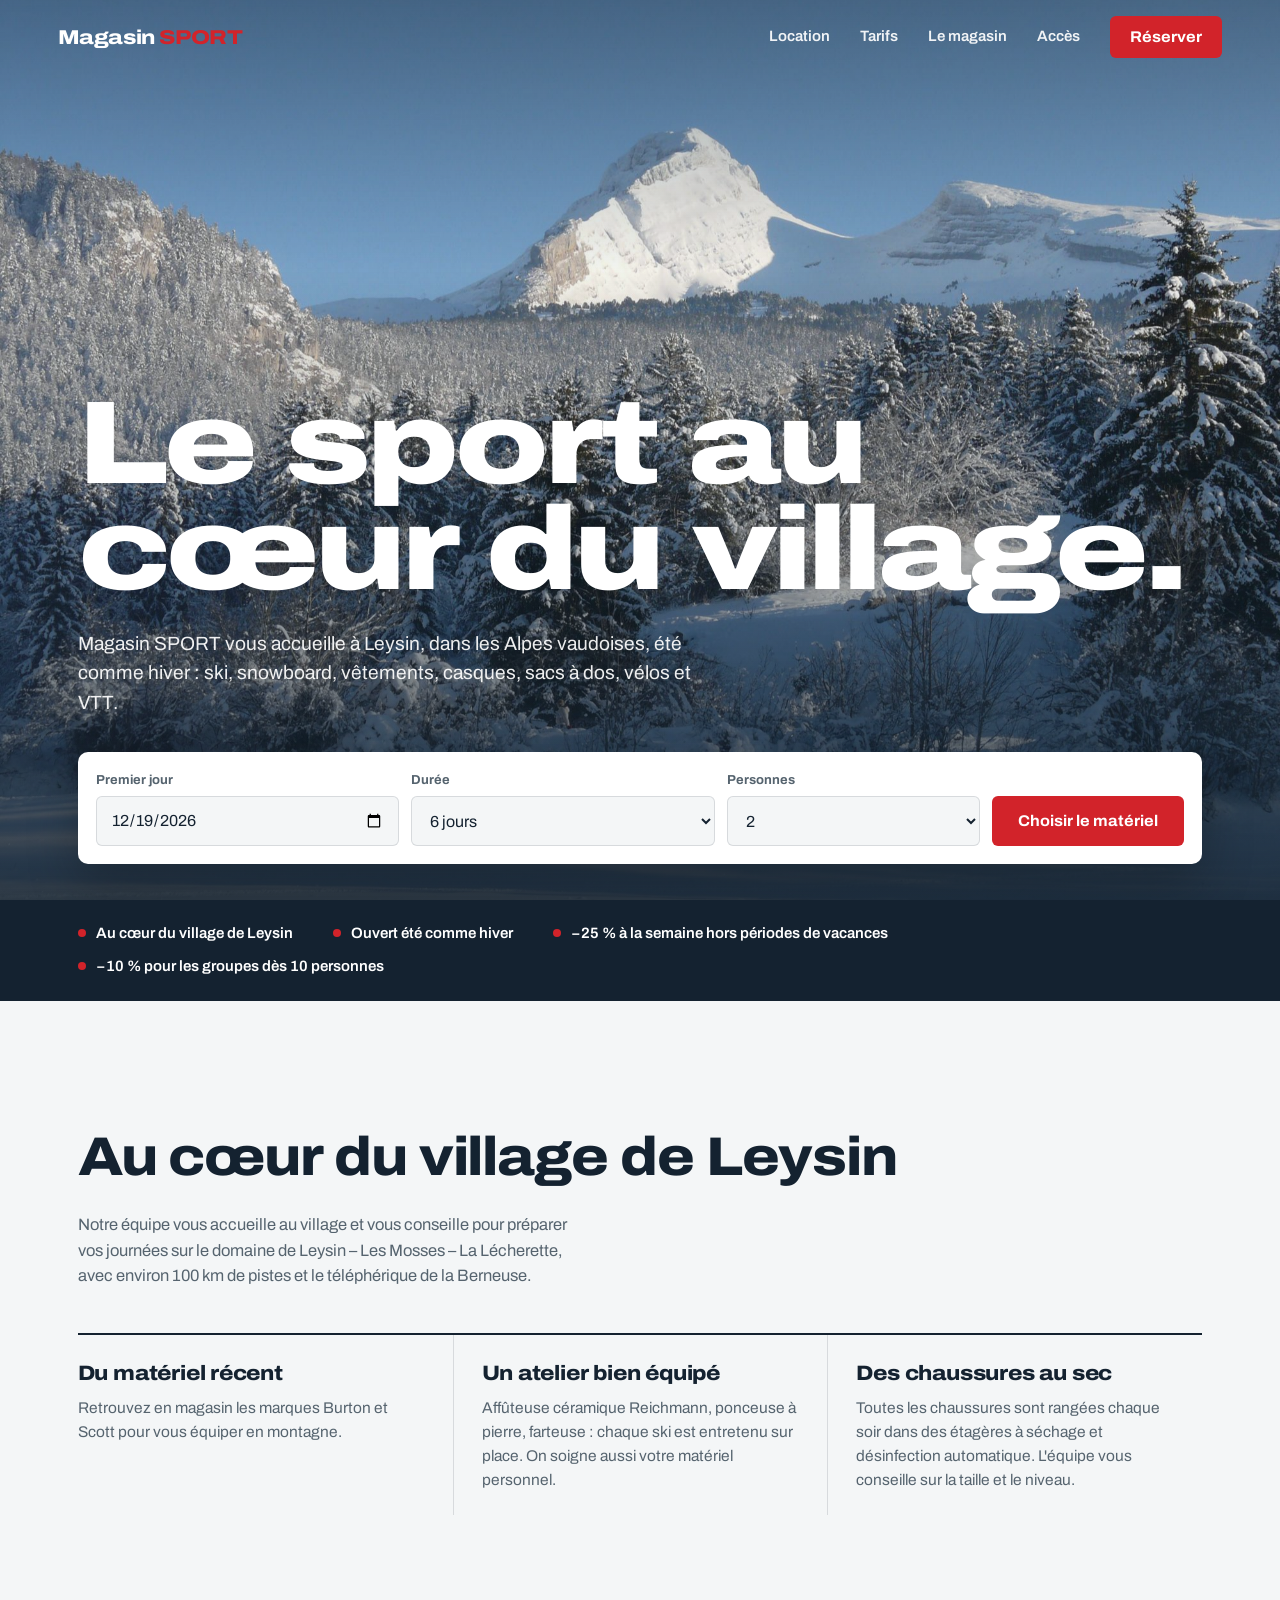
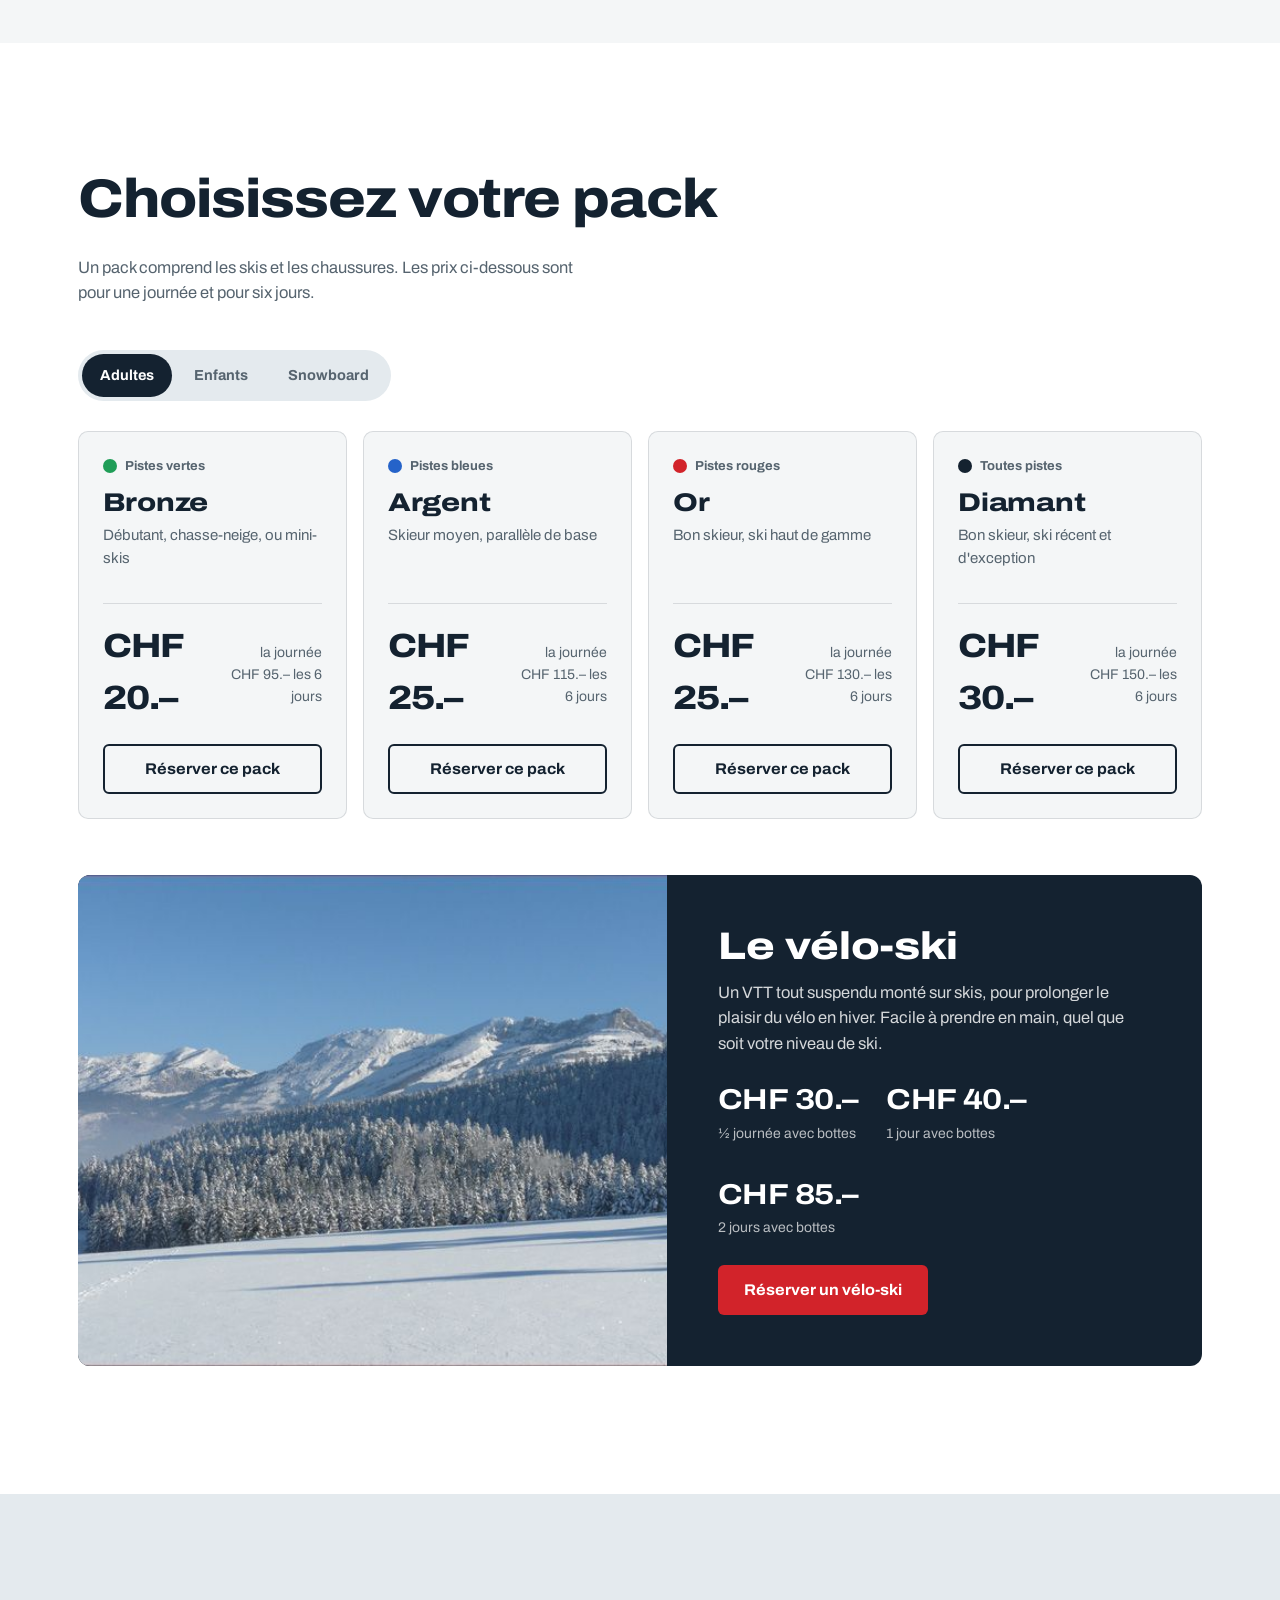
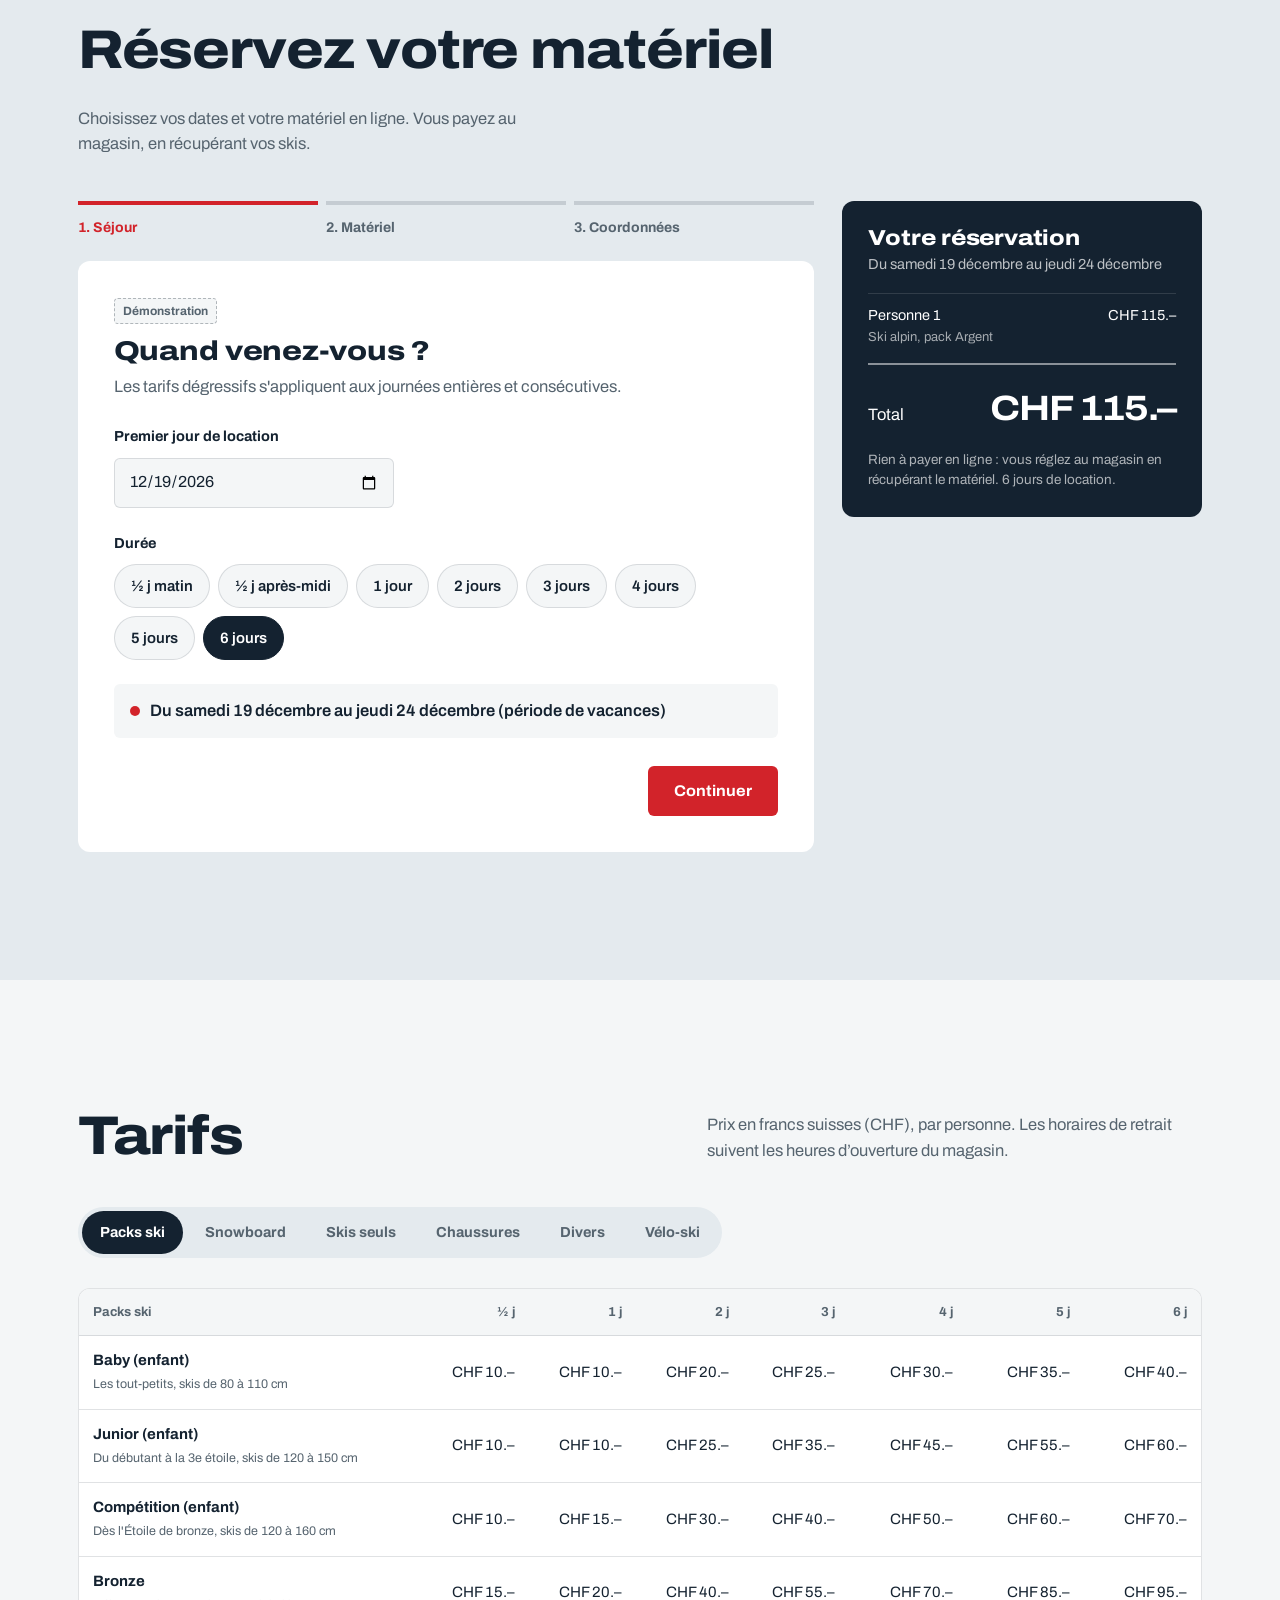
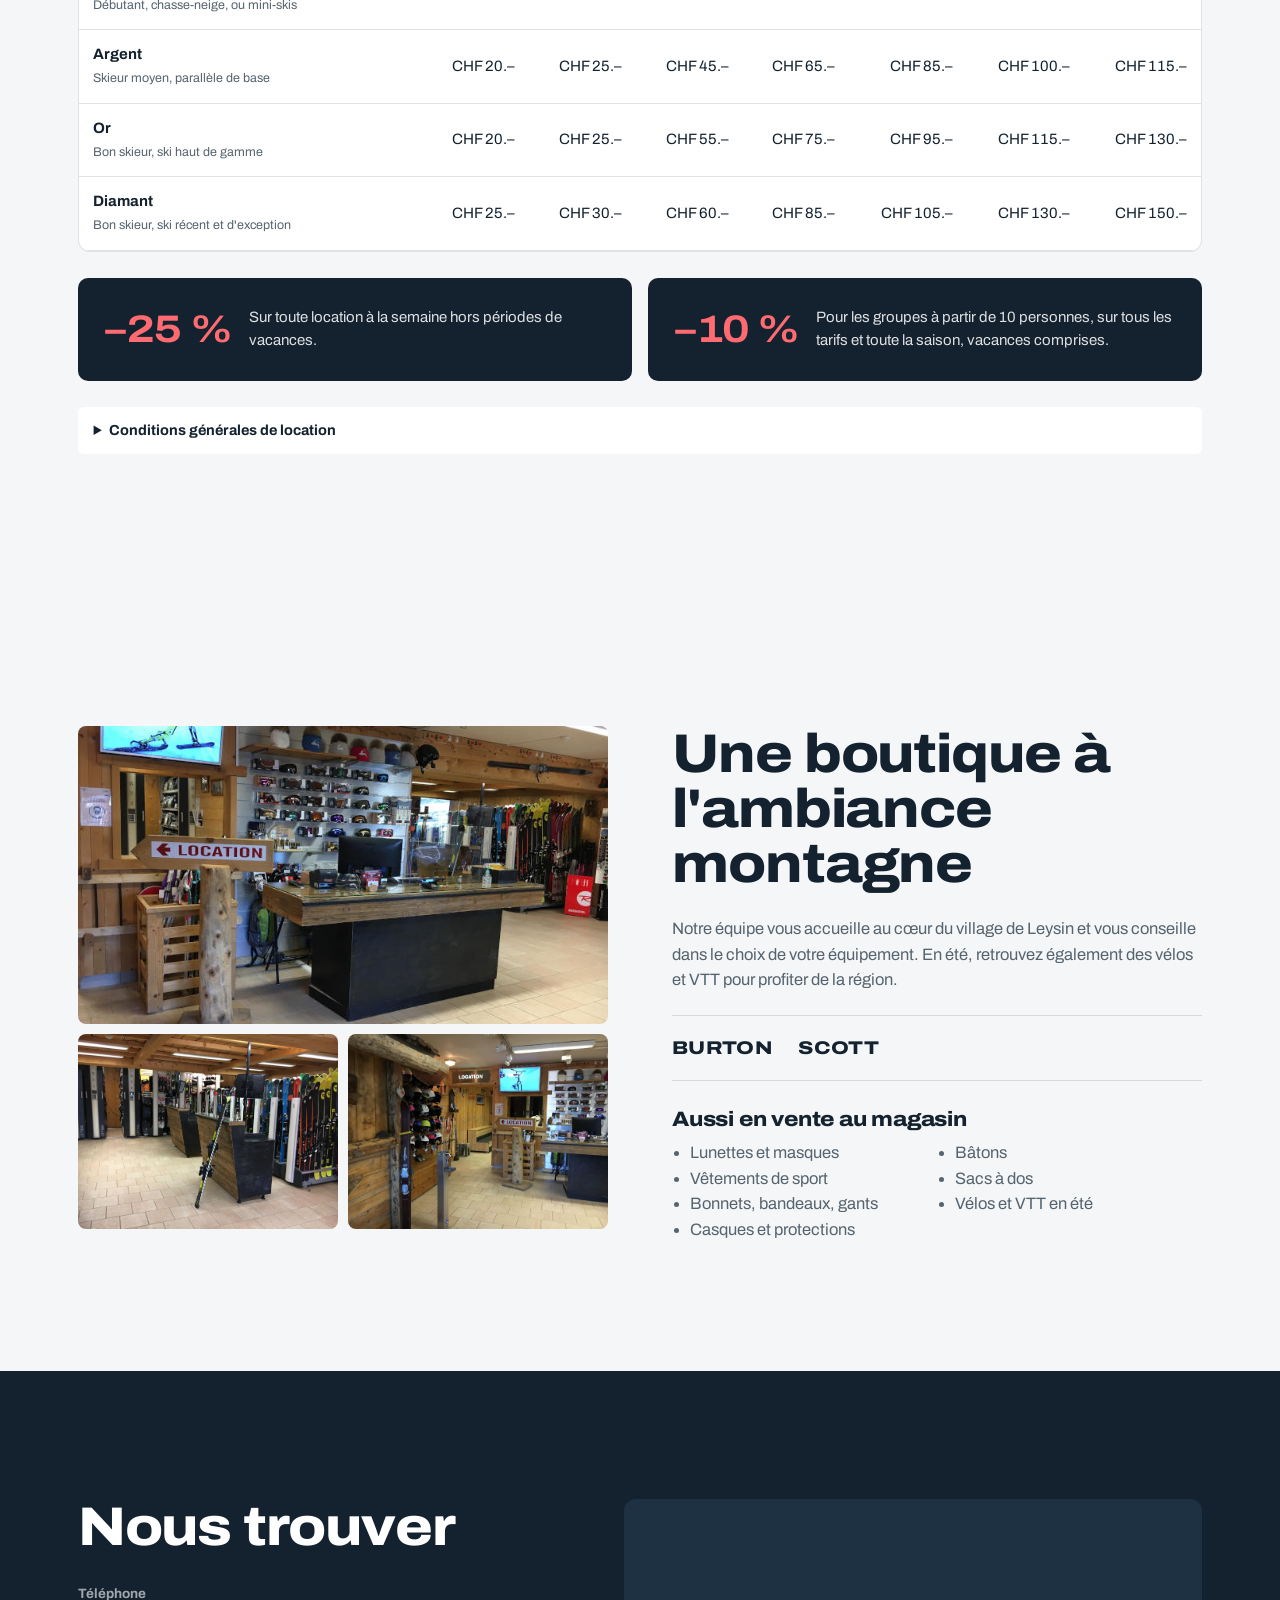
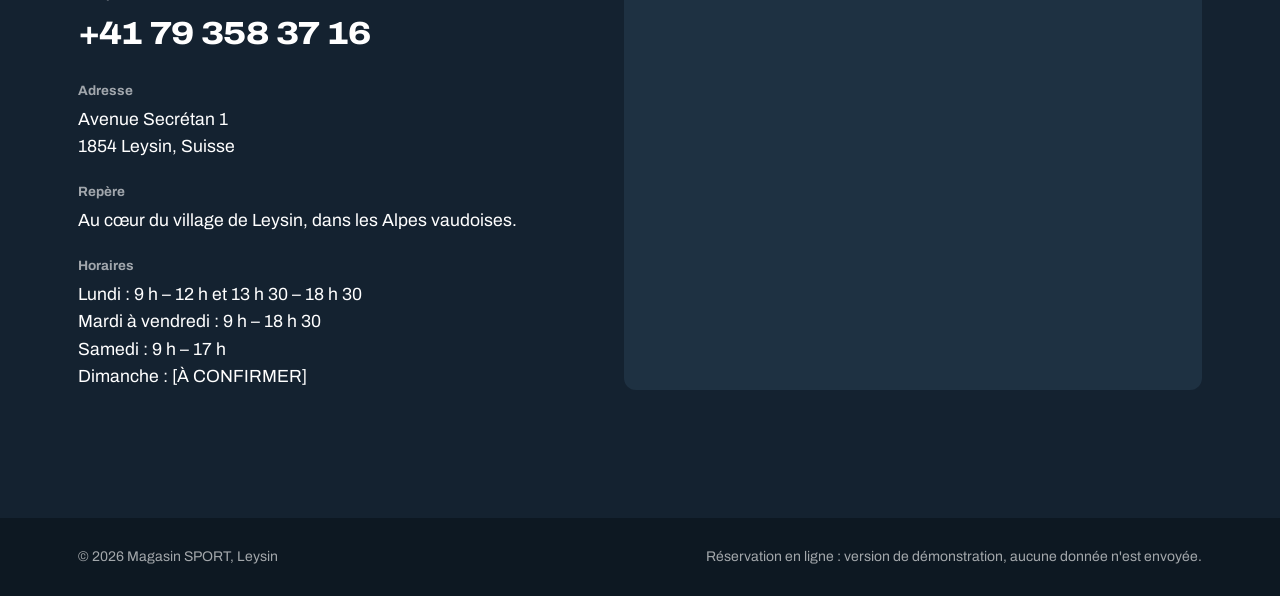
==== site/magasin-sport-leysin/index.html @ 4984f14f "Étape 1 : réorganisation en site/ avec les deux versions - site/la-nouvelle-glisse/ : version d'orig" ====
<!doctype html>
<html lang="fr">
<head>
<meta charset="utf-8">
<meta name="viewport" content="width=device-width, initial-scale=1">
<title>Magasin SPORT — Leysin, Alpes vaudoises</title>
<meta name="description" content="Magasin de sport au cœur du village de Leysin : ski, snowboard, vêtements, casques, sacs à dos et vélos/VTT en été.">
<link rel="preconnect" href="https://fonts.googleapis.com">
<link rel="preconnect" href="https://fonts.gstatic.com" crossorigin>
<link href="https://fonts.googleapis.com/css2?family=Archivo:wdth,wght@62..125,300..900&display=swap" rel="stylesheet">
<style>
  :root {
    --neige: #F4F6F7;
    --glace: #E4EAEE;
    --blanc: #FFFFFF;
    --ardoise: #142230;
    --ardoise-2: #1E3142;
    --rouge: #D2232A;
    --rouge-fonce: #AE1A20;
    --brume: #56646F;
    --trait: rgba(20, 34, 48, .13);
    --verte: #1F9D57;
    --bleue: #2563C9;
    --noire: #142230;
    --police: "Archivo", "Helvetica Neue", Arial, sans-serif;
    --marge: clamp(18px, 4.5vw, 64px);
    --max: 1240px;
    --rayon: 6px;
  }

  *, *::before, *::after { box-sizing: border-box; }
  html { scroll-behavior: smooth; -webkit-text-size-adjust: 100%; }
  body { margin: 0; background: var(--neige); color: var(--ardoise); font-family: var(--police); font-size: 16.5px; line-height: 1.55; -webkit-font-smoothing: antialiased; }
  img { display: block; max-width: 100%; }
  a { color: inherit; }
  button, input, select, textarea { font: inherit; color: inherit; }
  :focus-visible { outline: 3px solid var(--bleue); outline-offset: 2px; }
  [hidden] { display: none !important; }
  h1, h2, h3, h4 { margin: 0; font-stretch: 112%; font-weight: 800; letter-spacing: -0.02em; line-height: 1.02; }
  h2 { font-size: clamp(2rem, 4.4vw, 3.4rem); }
  h3 { font-size: 1.3rem; letter-spacing: -0.01em; }
  p { margin: 0 0 1em; }
  .wrap { width: 100%; max-width: var(--max); margin: 0 auto; padding: 0 var(--marge); }
  .rouge { color: var(--rouge); }
  .visuellement-cache { position: absolute; width: 1px; height: 1px; overflow: hidden; clip: rect(0 0 0 0); white-space: nowrap; }

  .btn {
    display: inline-flex; align-items: center; justify-content: center; gap: 8px;
    min-height: 50px; padding: 0 24px; border-radius: var(--rayon);
    font-weight: 700; font-size: 15.5px; font-stretch: 105%; text-decoration: none;
    border: 2px solid transparent; cursor: pointer; transition: background .2s, border-color .2s, color .2s, transform .1s;
  }
  .btn:active { transform: translateY(1px); }
  .btn-rouge { background: var(--rouge); color: #fff; }
  .btn-rouge:hover { background: var(--rouge-fonce); }
  .btn-clair { background: rgba(255, 255, 255, .14); color: #fff; border-color: rgba(255, 255, 255, .55); backdrop-filter: blur(6px); }
  .btn-clair:hover { background: rgba(255, 255, 255, .24); }
  .btn-ligne { background: transparent; border-color: var(--ardoise); color: var(--ardoise); }
  .btn-ligne:hover { background: var(--ardoise); color: #fff; }
  .btn[disabled] { opacity: .45; cursor: not-allowed; }

  /* ——— En-tête ——— */
  .entete { position: fixed; inset: 0 0 auto 0; z-index: 50; color: #fff; transition: background .3s, color .3s, box-shadow .3s; }
  .entete.defile { background: rgba(244, 246, 247, .96); color: var(--ardoise); box-shadow: 0 1px 0 var(--trait); backdrop-filter: blur(10px); }
  .entete .wrap { display: flex; align-items: center; justify-content: space-between; height: 74px; max-width: none; }
  .marque { font-weight: 800; font-stretch: 118%; font-size: 1.25rem; letter-spacing: -0.02em; text-decoration: none; white-space: nowrap; }
  .marque b { color: var(--rouge); font-weight: 800; }
  .nav { display: flex; align-items: center; gap: 30px; }
  .nav a:not(.btn) { text-decoration: none; font-weight: 600; font-size: 15px; opacity: .92; }
  .nav a:not(.btn):hover { opacity: 1; text-decoration: underline; text-underline-offset: 5px; text-decoration-thickness: 2px; }
  .nav .btn { min-height: 42px; padding: 0 18px; }
  .bouton-menu { display: none; background: none; border: 0; padding: 10px 0; font-weight: 700; cursor: pointer; color: inherit; }
  @media (max-width: 920px) {
    .nav { position: fixed; inset: 0; background: var(--ardoise); color: #fff; flex-direction: column; justify-content: center; gap: 24px; opacity: 0; visibility: hidden; transition: opacity .3s, visibility .3s; }
    .nav.ouvert { opacity: 1; visibility: visible; }
    .nav a:not(.btn) { font-size: 2rem; font-weight: 800; font-stretch: 115%; }
    .bouton-menu { display: block; position: relative; z-index: 60; }
    .menu-ouvert .entete { color: #fff; background: transparent; box-shadow: none; }
    .menu-ouvert .marque { position: relative; z-index: 60; }
  }

  /* ——— Accueil ——— */
  .accueil { position: relative; min-height: 100svh; display: flex; flex-direction: column; justify-content: flex-end; color: #fff; overflow: hidden; }
  .accueil .fond { position: absolute; inset: 0; }
  .accueil .fond img { width: 100%; height: 100%; object-fit: cover; object-position: 50% 40%; }
  .accueil .fond::after { content: ""; position: absolute; inset: 0; background: linear-gradient(180deg, rgba(20, 34, 48, .45) 0%, rgba(20, 34, 48, .05) 30%, rgba(20, 34, 48, .25) 55%, rgba(20, 34, 48, .88) 100%); }
  .accueil .contenu { position: relative; padding-top: 140px; padding-bottom: 36px; }
  .accueil h1 { font-size: clamp(3rem, 9.2vw, 8.4rem); font-stretch: 125%; font-weight: 850; line-height: .9; letter-spacing: -0.035em; max-width: 9.5em; margin-bottom: 26px; }
  .accueil .sous { font-size: clamp(1.05rem, 1.5vw, 1.25rem); max-width: 34em; color: rgba(255, 255, 255, .92); margin-bottom: 34px; }
  .acces-rapide { position: relative; background: var(--blanc); color: var(--ardoise); border-radius: 10px; padding: 18px; display: grid; grid-template-columns: 1.2fr 1.2fr 1fr auto; gap: 12px; align-items: end; box-shadow: 0 20px 50px rgba(0, 0, 0, .25); }
  .acces-rapide label { display: block; font-size: 13px; font-weight: 700; color: var(--brume); margin-bottom: 6px; }
  .champ { width: 100%; min-height: 50px; border: 1.5px solid var(--trait); border-radius: var(--rayon); background: var(--neige); padding: 0 14px; font-size: 16px; }
  .champ:focus { border-color: var(--bleue); outline: none; box-shadow: 0 0 0 3px rgba(37, 99, 201, .18); }
  textarea.champ { padding: 12px 14px; min-height: 90px; resize: vertical; }
  @media (max-width: 860px) { .acces-rapide { grid-template-columns: 1fr 1fr; } .acces-rapide .btn { grid-column: 1 / -1; } }
  @media (max-width: 480px) { .acces-rapide { grid-template-columns: 1fr; } }
  @media (prefers-reduced-motion: no-preference) {
    .accueil .fond img { animation: zoom 14s ease-out both; }
    .accueil h1 { animation: glisse 1s .15s cubic-bezier(.2, .7, .1, 1) both; }
    .accueil .sous, .accueil .actions-accueil { animation: apparait .8s .55s ease both; }
    .acces-rapide { animation: monte .9s .7s cubic-bezier(.2, .7, .1, 1) both; }
  }
  @keyframes zoom { from { transform: scale(1.08); } to { transform: scale(1); } }
  @keyframes glisse { from { opacity: 0; transform: translateX(-40px); } to { opacity: 1; transform: none; } }
  @keyframes apparait { from { opacity: 0; } to { opacity: 1; } }
  @keyframes monte { from { opacity: 0; transform: translateY(24px); } to { opacity: 1; transform: none; } }
  .bandeau-atouts { background: var(--ardoise); color: #fff; }
  .bandeau-atouts ul { list-style: none; margin: 0; padding: 22px 0; display: flex; flex-wrap: wrap; gap: 10px 40px; font-weight: 600; font-size: 15px; }
  .bandeau-atouts li::before { content: ""; display: inline-block; width: 8px; height: 8px; background: var(--rouge); border-radius: 50%; margin-right: 10px; vertical-align: 1px; }

  section { padding: clamp(72px, 10vw, 130px) 0; }
  .titre-section { display: flex; justify-content: space-between; align-items: end; gap: 28px; flex-wrap: wrap; margin-bottom: 44px; }
  .titre-section p { max-width: 30em; color: var(--brume); margin: 0; }

  /* ——— Pourquoi nous ——— */
  .atouts { display: grid; grid-template-columns: repeat(3, 1fr); gap: 0; border-top: 2px solid var(--ardoise); }
  .atouts article { padding: 28px 28px 8px 0; }
  .atouts article + article { padding-left: 28px; border-left: 1px solid var(--trait); }
  .atouts h3 { margin-bottom: 12px; }
  .atouts p { color: var(--brume); font-size: 15.5px; }
  @media (max-width: 860px) { .atouts { grid-template-columns: 1fr; } .atouts article + article { padding-left: 0; border-left: 0; border-top: 1px solid var(--trait); } }

  /* ——— Packs ——— */
  .packs { background: var(--blanc); }
  .onglets { display: inline-flex; background: var(--glace); border-radius: 999px; padding: 4px; gap: 4px; margin-bottom: 30px; flex-wrap: wrap; }
  .onglets button { border: 0; background: transparent; padding: 10px 18px; border-radius: 999px; font-weight: 700; font-size: 14.5px; cursor: pointer; color: var(--brume); }
  .onglets button[aria-selected="true"] { background: var(--ardoise); color: #fff; }
  .grille-packs { display: grid; grid-template-columns: repeat(4, 1fr); gap: 16px; }
  .carte-pack { border: 1.5px solid var(--trait); border-radius: 10px; padding: 24px; display: flex; flex-direction: column; background: var(--neige); }
  .carte-pack h3 { font-size: 1.6rem; font-stretch: 120%; margin: 14px 0 8px; }
  .carte-pack .pour { color: var(--brume); font-size: 15px; min-height: 3.1em; }
  .carte-pack .prix { margin: 18px 0 20px; padding-top: 16px; border-top: 1px solid var(--trait); display: flex; justify-content: space-between; align-items: baseline; gap: 10px; }
  .carte-pack .prix strong { font-size: 2.1rem; font-stretch: 115%; font-weight: 800; letter-spacing: -0.03em; }
  .carte-pack .prix span { color: var(--brume); font-size: 14px; text-align: right; }
  .carte-pack .btn { margin-top: auto; }
  .piste { display: inline-flex; align-items: center; gap: 8px; font-size: 13px; font-weight: 700; color: var(--brume); }
  .piste i { width: 14px; height: 14px; border-radius: 50%; display: inline-block; }
  .piste .verte { background: var(--verte); } .piste .bleue { background: var(--bleue); } .piste .rouge { background: var(--rouge); } .piste .noire { background: var(--noire); }
  .piste .neutre { background: #9AA6AF; }
  @media (max-width: 1000px) { .grille-packs { grid-template-columns: repeat(2, 1fr); } }
  @media (max-width: 560px) { .grille-packs { grid-template-columns: 1fr; } }

  .veloski { margin-top: 56px; display: grid; grid-template-columns: 1.1fr 1fr; border-radius: 12px; overflow: hidden; background: var(--ardoise); color: #fff; }
  .veloski .photo { min-height: 340px; }
  .veloski .photo img { width: 100%; height: 100%; object-fit: cover; }
  .veloski .texte { padding: clamp(28px, 4vw, 52px); }
  .veloski .badge { display: inline-block; background: var(--rouge); color: #fff; font-weight: 700; font-size: 13px; padding: 5px 10px; border-radius: 4px; margin-bottom: 18px; }
  .veloski h3 { font-size: clamp(1.8rem, 3vw, 2.5rem); font-stretch: 120%; margin-bottom: 14px; }
  .veloski p { color: rgba(255, 255, 255, .82); }
  .veloski .tarif-veloski { display: flex; gap: 28px; margin: 22px 0 26px; flex-wrap: wrap; }
  .veloski .tarif-veloski div { font-size: 14px; color: rgba(255, 255, 255, .7); }
  .veloski .tarif-veloski strong { display: block; font-size: 1.8rem; color: #fff; font-stretch: 115%; letter-spacing: -0.02em; }
  @media (max-width: 860px) { .veloski { grid-template-columns: 1fr; } .veloski .photo { min-height: 240px; } }

  /* ——— Réservation ——— */
  .reservation { background: var(--glace); }
  .resa { display: grid; grid-template-columns: minmax(0, 1fr) 360px; gap: 28px; align-items: start; }
  .etapes { list-style: none; margin: 0 0 22px; padding: 0; display: flex; gap: 8px; counter-reset: etape; }
  .etapes li { flex: 1; counter-increment: etape; font-size: 14px; font-weight: 700; color: var(--brume); padding-top: 12px; border-top: 4px solid rgba(20, 34, 48, .15); }
  .etapes li::before { content: counter(etape) ". "; }
  .etapes li.fait { color: var(--ardoise); border-color: var(--ardoise); }
  .etapes li.actuelle { color: var(--rouge); border-color: var(--rouge); }
  .panneau { background: var(--blanc); border-radius: 12px; padding: clamp(20px, 3vw, 36px); }
  .panneau > h3 { font-size: 1.7rem; font-stretch: 118%; margin-bottom: 8px; }
  .panneau > .aide { color: var(--brume); margin-bottom: 26px; }
  .groupe { margin: 0 0 24px; padding: 0; border: 0; min-width: 0; }
  .groupe > legend, .groupe > .etiquette { display: block; font-weight: 700; font-size: 14.5px; margin-bottom: 10px; padding: 0; }
  .puces { display: flex; flex-wrap: wrap; gap: 8px; }
  .puce { position: relative; }
  .puce input { position: absolute; opacity: 0; inset: 0; margin: 0; cursor: pointer; }
  .puce span { display: inline-flex; align-items: center; gap: 8px; min-height: 44px; padding: 0 16px; border: 1.5px solid var(--trait); border-radius: 999px; font-weight: 600; font-size: 15px; background: var(--neige); transition: border-color .15s, background .15s; }
  .puce input:checked + span { background: var(--ardoise); border-color: var(--ardoise); color: #fff; }
  .puce input:focus-visible + span { outline: 3px solid var(--bleue); outline-offset: 2px; }
  .puce input:disabled + span { opacity: .4; }
  .rappel-dates { margin-top: 14px; padding: 14px 16px; background: var(--neige); border-radius: var(--rayon); font-weight: 600; display: flex; gap: 10px; align-items: center; }
  .rappel-dates::before { content: ""; width: 10px; height: 10px; border-radius: 50%; background: var(--rouge); flex: none; }
  .note { font-size: 14px; color: var(--brume); margin: 8px 0 0; }
  .actions-etape { display: flex; justify-content: space-between; gap: 12px; margin-top: 28px; flex-wrap: wrap; }
  .actions-etape .btn-rouge { margin-left: auto; }
  .erreur { color: var(--rouge-fonce); font-weight: 600; font-size: 14.5px; margin: 14px 0 0; }

  .skieur { border: 1.5px solid var(--trait); border-radius: 10px; padding: 20px; margin-bottom: 16px; background: var(--blanc); }
  .skieur > header { display: flex; justify-content: space-between; align-items: center; gap: 12px; margin-bottom: 16px; }
  .skieur h4 { font-size: 1.15rem; font-stretch: 112%; }
  .lien-bouton { background: none; border: 0; padding: 6px 0; color: var(--brume); font-weight: 600; font-size: 14px; text-decoration: underline; cursor: pointer; }
  .lien-bouton:hover { color: var(--rouge-fonce); }
  .ligne-champs { display: grid; grid-template-columns: repeat(3, 1fr); gap: 12px; }
  .ligne-champs label, .bloc-champ label { display: block; font-size: 13.5px; font-weight: 700; color: var(--brume); margin-bottom: 6px; }
  .ligne-2 { grid-template-columns: 1.4fr 1fr; }
  @media (max-width: 600px) { .ligne-champs { grid-template-columns: 1fr 1fr; } .ligne-2 { grid-template-columns: 1fr; } }
  .gammes { display: grid; grid-template-columns: repeat(auto-fill, minmax(170px, 1fr)); gap: 8px; }
  .gamme { position: relative; }
  .gamme input { position: absolute; opacity: 0; inset: 0; margin: 0; cursor: pointer; }
  .gamme > span { display: block; height: 100%; padding: 12px 14px; border: 1.5px solid var(--trait); border-radius: 8px; background: var(--neige); font-size: 13.5px; color: var(--brume); line-height: 1.35; }
  .gamme strong { display: flex; justify-content: space-between; gap: 8px; font-size: 15.5px; color: var(--ardoise); margin-bottom: 4px; }
  .gamme input:checked + span { border-color: var(--rouge); background: #FFF5F5; box-shadow: inset 0 0 0 1px var(--rouge); }
  .gamme input:focus-visible + span { outline: 3px solid var(--bleue); outline-offset: 2px; }
  .gamme .piste { margin-top: 6px; }
  .options { display: flex; flex-wrap: wrap; gap: 8px 22px; }
  .case { display: inline-flex; align-items: center; gap: 10px; font-weight: 600; font-size: 15px; cursor: pointer; min-height: 40px; }
  .case input { width: 20px; height: 20px; accent-color: var(--rouge); }
  .sous-total { display: flex; justify-content: space-between; align-items: baseline; border-top: 1px solid var(--trait); padding-top: 14px; margin-top: 4px; font-weight: 700; }
  .sous-total strong { font-size: 1.3rem; font-stretch: 112%; }
  .indispo { background: #FFF4E5; color: #7A4A00; border-radius: var(--rayon); padding: 10px 14px; font-size: 14.5px; font-weight: 600; margin: 0; }

  .recap { position: sticky; top: 96px; background: var(--ardoise); color: #fff; border-radius: 12px; padding: 26px; }
  .recap h3 { font-size: 1.35rem; font-stretch: 115%; margin-bottom: 4px; }
  .recap .periode { color: rgba(255, 255, 255, .72); font-size: 14.5px; margin-bottom: 18px; }
  .recap ul { list-style: none; margin: 0; padding: 0; }
  .recap li { display: flex; justify-content: space-between; gap: 14px; padding: 10px 0; border-top: 1px solid rgba(255, 255, 255, .12); font-size: 14.5px; }
  .recap li small { display: block; color: rgba(255, 255, 255, .62); font-size: 13px; }
  .recap .vide { color: rgba(255, 255, 255, .6); font-size: 14.5px; padding: 10px 0; border-top: 1px solid rgba(255, 255, 255, .12); }
  .recap .remise { color: #8EE0AE; }
  .recap .total { display: flex; justify-content: space-between; align-items: baseline; border-top: 2px solid rgba(255, 255, 255, .5); margin-top: 6px; padding-top: 16px; }
  .recap .total strong { font-size: 2.2rem; font-stretch: 115%; letter-spacing: -0.03em; }
  .recap .paiement { color: rgba(255, 255, 255, .66); font-size: 13.5px; margin: 14px 0 0; }
  .recap .total strong.flash { animation: flash .5s ease; }
  @keyframes flash { 0% { color: #FFB3B5; } 100% { color: #fff; } }
  .demo { display: inline-block; font-size: 12px; font-weight: 700; color: var(--brume); background: var(--neige); border: 1px dashed rgba(20, 34, 48, .3); border-radius: 4px; padding: 3px 8px; margin-bottom: 14px; }
  @media (max-width: 980px) {
    .resa { grid-template-columns: 1fr; }
    .recap { position: static; }
  }

  .resume-final { margin: 0 0 22px; border: 1.5px solid var(--trait); border-radius: 10px; overflow: hidden; }
  .resume-final table { width: 100%; border-collapse: collapse; font-size: 15px; }
  .resume-final td { padding: 12px 16px; border-bottom: 1px solid var(--trait); vertical-align: top; }
  .resume-final td:last-child { text-align: right; white-space: nowrap; font-weight: 700; }
  .resume-final tr:last-child td { border-bottom: 0; }
  .resume-final small { display: block; color: var(--brume); font-size: 13.5px; }
  details.cgl { background: var(--neige); border-radius: var(--rayon); padding: 12px 16px; margin: 6px 0 16px; font-size: 14.5px; }
  details.cgl summary { cursor: pointer; font-weight: 700; }
  details.cgl ul { margin: 12px 0 4px; padding-left: 18px; color: var(--brume); }
  details.cgl li { margin-bottom: 4px; }

  .confirmation { text-align: center; padding: clamp(28px, 5vw, 56px) clamp(20px, 4vw, 48px); }
  .confirmation .coche { width: 72px; height: 72px; border-radius: 50%; background: var(--verte); color: #fff; display: grid; place-items: center; margin: 0 auto 22px; }
  .confirmation h3 { font-size: clamp(1.8rem, 3.4vw, 2.6rem); font-stretch: 118%; margin-bottom: 12px; }
  .confirmation .numero { display: inline-block; font-weight: 800; font-stretch: 112%; font-size: 1.25rem; letter-spacing: .04em; background: var(--neige); border-radius: var(--rayon); padding: 8px 16px; margin: 6px 0 22px; }
  .confirmation .liste-prevoir { text-align: left; max-width: 520px; margin: 26px auto 26px; padding: 20px 24px; background: var(--neige); border-radius: 10px; }
  .confirmation .liste-prevoir h4 { font-size: 1.05rem; margin-bottom: 10px; }
  .confirmation .liste-prevoir ul { margin: 0; padding-left: 18px; color: var(--brume); }
  .bandeau-demo { background: #FFF4E5; color: #7A4A00; border-radius: var(--rayon); padding: 12px 16px; font-size: 14.5px; font-weight: 600; max-width: 520px; margin: 0 auto 24px; }

  /* ——— Tarifs ——— */
  .tarifs { background: var(--neige); }
  .table-tarifs-wrap { overflow-x: auto; background: var(--blanc); border-radius: 12px; border: 1.5px solid var(--trait); }
  table.tarifs-table { width: 100%; border-collapse: collapse; min-width: 640px; font-size: 15px; }
  .tarifs-table th, .tarifs-table td { padding: 13px 14px; text-align: right; border-bottom: 1px solid var(--trait); font-variant-numeric: tabular-nums; }
  .tarifs-table th:first-child, .tarifs-table td:first-child { text-align: left; }
  .tarifs-table thead th { font-size: 13px; color: var(--brume); font-weight: 700; background: var(--neige); }
  .tarifs-table tbody tr:hover { background: #F8FAFB; }
  .tarifs-table td:first-child strong { display: block; }
  .tarifs-table td:first-child small { color: var(--brume); }
  .bons-plans { display: grid; grid-template-columns: 1fr 1fr; gap: 16px; margin-top: 26px; }
  .bon-plan { background: var(--ardoise); color: #fff; border-radius: 10px; padding: 22px 24px; display: flex; gap: 18px; align-items: center; }
  .bon-plan strong { font-size: 2.4rem; font-stretch: 118%; letter-spacing: -0.03em; color: #FF6B70; flex: none; }
  .bon-plan p { margin: 0; color: rgba(255, 255, 255, .86); font-size: 15px; }
  .tarifs .cgl { margin-top: 26px; background: var(--blanc); }
  @media (max-width: 760px) { .bons-plans { grid-template-columns: 1fr; } }

  /* ——— Magasin ——— */
  .magasin .grille { display: grid; grid-template-columns: 1fr 1fr; gap: clamp(28px, 5vw, 72px); align-items: start; }
  .mosaique { display: grid; grid-template-columns: 1fr 1fr; gap: 10px; }
  .mosaique img { width: 100%; aspect-ratio: 4 / 3; object-fit: cover; border-radius: 8px; }
  .mosaique img:first-child { grid-column: 1 / -1; aspect-ratio: 16 / 9; }
  .magasin .texte p { color: var(--brume); }
  .marques { display: flex; flex-wrap: wrap; gap: 10px 26px; margin: 22px 0 28px; padding: 18px 0; border-top: 1px solid var(--trait); border-bottom: 1px solid var(--trait); font-weight: 800; font-stretch: 120%; font-size: 1.15rem; letter-spacing: .02em; }
  .vente { columns: 2; padding-left: 18px; color: var(--brume); margin: 10px 0 0; }
  @media (max-width: 860px) { .magasin .grille { grid-template-columns: 1fr; } }

  /* ——— Infos ——— */
  .infos { background: var(--ardoise); color: #fff; }
  .infos .grille { display: grid; grid-template-columns: 1fr 1.2fr; gap: clamp(28px, 5vw, 72px); }
  .infos h2 { margin-bottom: 30px; }
  .infos dl { margin: 0; display: grid; gap: 22px; }
  .infos dt { font-size: 13.5px; font-weight: 700; color: rgba(255, 255, 255, .6); margin-bottom: 4px; }
  .infos dd { margin: 0; font-size: 1.1rem; }
  .infos dd a { text-decoration: none; }
  .infos dd a:hover { text-decoration: underline; }
  .infos .tel { font-size: 2rem; font-weight: 800; font-stretch: 115%; letter-spacing: -0.02em; }
  .infos .carte-geo { border-radius: 12px; overflow: hidden; min-height: 420px; background: var(--ardoise-2); }
  .infos iframe { width: 100%; height: 100%; min-height: 420px; border: 0; display: block; }
  @media (max-width: 860px) { .infos .grille { grid-template-columns: 1fr; } .infos .carte-geo, .infos iframe { min-height: 320px; } }

  .pied { background: #0D1822; color: rgba(255, 255, 255, .62); font-size: 14px; padding: 28px 0; }
  .pied .wrap { display: flex; justify-content: space-between; gap: 16px; flex-wrap: wrap; }
  .pied p { margin: 0; }
</style>
</head>
<body>

<header class="entete" id="entete">
  <div class="wrap">
    <a href="#accueil" class="marque">Magasin <b>SPORT</b></a>
    <button class="bouton-menu" id="bouton-menu" aria-expanded="false" aria-controls="nav">Menu</button>
    <nav class="nav" id="nav" aria-label="Navigation principale">
      <a href="#packs">Location</a>
      <a href="#tarifs">Tarifs</a>
      <a href="#magasin">Le magasin</a>
      <a href="#infos">Accès</a>
      <a href="#reserver" class="btn btn-rouge">Réserver</a>
    </nav>
  </div>
</header>

<main>

  <section class="accueil" id="accueil" style="padding:0">
    <div class="fond">
      <img src="images/banniere-montagne.jpg" alt="Paysage de montagne enneigé et forêt de sapins" fetchpriority="high">
    </div>
    <div class="wrap contenu">
      <h1>Le sport au cœur du village.</h1>
      <p class="sous">Magasin SPORT vous accueille à Leysin, dans les Alpes vaudoises, été comme hiver : ski, snowboard, vêtements, casques, sacs à dos, vélos et VTT.</p>
      <form class="acces-rapide" id="acces-rapide" aria-label="Commencer une réservation">
        <div>
          <label for="ar-date">Premier jour</label>
          <input class="champ" type="date" id="ar-date" required>
        </div>
        <div>
          <label for="ar-duree">Durée</label>
          <select class="champ" id="ar-duree">
            <option value="am">½ journée (matin)</option>
            <option value="pm">½ journée (après-midi)</option>
            <option value="1">1 jour</option>
            <option value="2">2 jours</option>
            <option value="3">3 jours</option>
            <option value="4">4 jours</option>
            <option value="5">5 jours</option>
            <option value="6" selected>6 jours</option>
          </select>
        </div>
        <div>
          <label for="ar-nb">Personnes</label>
          <select class="champ" id="ar-nb">
            <option>1</option><option selected>2</option><option>3</option><option>4</option><option>5</option><option>6</option><option>7</option><option>8</option><option>9</option><option>10</option><option>11</option><option>12</option>
          </select>
        </div>
        <button type="submit" class="btn btn-rouge">Choisir le matériel</button>
      </form>
    </div>
  </section>

  <div class="bandeau-atouts">
    <div class="wrap">
      <ul>
        <li>Au cœur du village de Leysin</li>
        <li>Ouvert été comme hiver</li>
        <li>−25 % à la semaine hors périodes de vacances</li>
        <li>−10 % pour les groupes dès 10 personnes</li>
      </ul>
    </div>
  </div>

  <section class="pourquoi" id="pourquoi">
    <div class="wrap">
      <div class="titre-section">
        <h2>Au cœur du village de Leysin</h2>
        <p>Notre équipe vous accueille au village et vous conseille pour préparer vos journées sur le domaine de Leysin – Les Mosses – La Lécherette, avec environ 100 km de pistes et le téléphérique de la Berneuse.</p>
      </div>
      <div class="atouts">
        <article>
          <h3>Du matériel récent</h3>
          <p>Retrouvez en magasin les marques Burton et Scott pour vous équiper en montagne.</p>
        </article>
        <article>
          <h3>Un atelier bien équipé</h3>
          <p>Affûteuse céramique Reichmann, ponceuse à pierre, farteuse : chaque ski est entretenu sur place. On soigne aussi votre matériel personnel.</p>
        </article>
        <article>
          <h3>Des chaussures au sec</h3>
          <p>Toutes les chaussures sont rangées chaque soir dans des étagères à séchage et désinfection automatique. L'équipe vous conseille sur la taille et le niveau.</p>
        </article>
      </div>
    </div>
  </section>

  <section class="packs" id="packs">
    <div class="wrap">
      <div class="titre-section">
        <h2>Choisissez votre pack</h2>
        <p>Un pack comprend les skis et les chaussures. Les prix ci-dessous sont pour une journée et pour six jours.</p>
      </div>
      <div class="onglets" role="tablist" aria-label="Type de pack">
        <button type="button" role="tab" aria-selected="true" data-onglet="adulte">Adultes</button>
        <button type="button" role="tab" aria-selected="false" data-onglet="enfant">Enfants</button>
        <button type="button" role="tab" aria-selected="false" data-onglet="snow">Snowboard</button>
      </div>
      <div class="grille-packs" id="grille-packs" role="tabpanel"></div>

      <div class="veloski">
        <div class="photo"><img src="images/paysage-hiver.jpg" alt="Paysage de montagne enneigé et forêt en hiver" loading="lazy"></div>
        <div class="texte">
          <h3>Le vélo-ski</h3>
          <p>Un VTT tout suspendu monté sur skis, pour prolonger le plaisir du vélo en hiver. Facile à prendre en main, quel que soit votre niveau de ski.</p>
          <div class="tarif-veloski">
            <div><strong>CHF 30.–</strong>½ journée avec bottes</div>
            <div><strong>CHF 40.–</strong>1 jour avec bottes</div>
            <div><strong>CHF 85.–</strong>2 jours avec bottes</div>
          </div>
          <a href="#reserver" class="btn btn-rouge" data-ajout="veloski">Réserver un vélo-ski</a>
        </div>
      </div>
    </div>
  </section>

  <section class="reservation" id="reserver">
    <div class="wrap">
      <div class="titre-section">
        <h2>Réservez votre matériel</h2>
        <p>Choisissez vos dates et votre matériel en ligne. Vous payez au magasin, en récupérant vos skis.</p>
      </div>

      <div class="resa" id="resa">
        <div>
          <ol class="etapes" id="etapes">
            <li class="actuelle">Séjour</li>
            <li>Matériel</li>
            <li>Coordonnées</li>
          </ol>

          <!-- Étape 1 -->
          <div class="panneau" id="etape-1">
            <span class="demo">Démonstration</span>
            <h3>Quand venez-vous ?</h3>
            <p class="aide">Les tarifs dégressifs s'appliquent aux journées entières et consécutives.</p>
            <div class="groupe">
              <label class="etiquette" for="r-date">Premier jour de location</label>
              <input class="champ" type="date" id="r-date" style="max-width:280px">
            </div>
            <fieldset class="groupe">
              <legend>Durée</legend>
              <div class="puces" id="r-duree"></div>
            </fieldset>
            <p class="rappel-dates" id="r-rappel">Choisissez une date pour voir vos dates de location.</p>
            <p class="erreur" id="erreur-1" role="alert" hidden></p>
            <div class="actions-etape">
              <button type="button" class="btn btn-rouge" id="vers-2">Continuer</button>
            </div>
          </div>

          <!-- Étape 2 -->
          <div class="panneau" id="etape-2" hidden>
            <span class="demo">Démonstration</span>
            <h3>Qui part sur les pistes ?</h3>
            <p class="aide">Ajoutez chaque personne et son matériel. Taille, poids et pointure nous aident à préparer le bon réglage avant votre arrivée.</p>
            <div id="skieurs"></div>
            <button type="button" class="btn btn-ligne" id="ajouter-skieur">Ajouter une personne</button>
            <p class="erreur" id="erreur-2" role="alert" hidden></p>
            <div class="actions-etape">
              <button type="button" class="btn btn-ligne" data-retour="1">Retour</button>
              <button type="button" class="btn btn-rouge" id="vers-3">Continuer</button>
            </div>
          </div>

          <!-- Étape 3 -->
          <div class="panneau" id="etape-3" hidden>
            <span class="demo">Démonstration</span>
            <h3>Vos coordonnées</h3>
            <p class="aide">Vérifiez votre réservation, puis indiquez comment vous joindre.</p>
            <div class="resume-final" id="resume-final"></div>
            <form id="form-contact" novalidate>
              <div class="ligne-champs ligne-2" style="grid-template-columns:1fr 1fr">
                <div><label for="c-prenom">Prénom</label><input class="champ" id="c-prenom" autocomplete="given-name" required></div>
                <div><label for="c-nom">Nom</label><input class="champ" id="c-nom" autocomplete="family-name" required></div>
              </div>
              <div class="ligne-champs ligne-2" style="grid-template-columns:1fr; margin-top:12px">
                <div><label for="c-tel">Téléphone</label><input class="champ" id="c-tel" type="tel" autocomplete="tel" required></div>
              </div>
              <div class="bloc-champ" style="margin-top:12px">
                <label for="c-retrait">Heure de retrait du matériel</label>
                <select class="champ" id="c-retrait" style="max-width:360px"></select>
              </div>
              <div class="bloc-champ" style="margin-top:12px">
                <label for="c-message">Une précision pour l'équipe ? (facultatif)</label>
                <textarea class="champ" id="c-message" placeholder="Niveau, cours de ski, matériel personnel à affûter…"></textarea>
              </div>
              <details class="cgl" id="cgl-resa">
                <summary>Conditions générales de location</summary>
                <ul data-cgl></ul>
              </details>
              <label class="case"><input type="checkbox" id="c-cgl" required> J'accepte les conditions générales de location</label>
              <p class="erreur" id="erreur-3" role="alert" hidden></p>
              <div class="actions-etape">
                <button type="button" class="btn btn-ligne" data-retour="2">Retour</button>
                <button type="submit" class="btn btn-rouge">Confirmer la réservation</button>
              </div>
            </form>
          </div>

          <!-- Confirmation -->
          <div class="panneau confirmation" id="etape-4" hidden aria-live="polite"></div>
        </div>

        <aside class="recap" id="recap"></aside>
      </div>
    </div>
  </section>

  <section class="tarifs" id="tarifs">
    <div class="wrap">
      <div class="titre-section">
        <h2>Tarifs</h2>
        <p>Prix en francs suisses (CHF), par personne. Les horaires de retrait suivent les heures d’ouverture du magasin.</p>
      </div>
      <div class="onglets" role="tablist" aria-label="Catégorie de tarifs" id="onglets-tarifs"></div>
      <div class="table-tarifs-wrap" role="tabpanel"><table class="tarifs-table" id="table-tarifs"></table></div>
      <div class="bons-plans">
        <div class="bon-plan"><strong>−25 %</strong><p>Sur toute location à la semaine hors périodes de vacances.</p></div>
        <div class="bon-plan"><strong>−10 %</strong><p>Pour les groupes à partir de 10 personnes, sur tous les tarifs et toute la saison, vacances comprises.</p></div>
      </div>
      <details class="cgl" id="conditions">
        <summary>Conditions générales de location</summary>
        <ul data-cgl></ul>
      </details>
    </div>
  </section>

  <section class="magasin" id="magasin">
    <div class="wrap grille">
      <div class="mosaique">
        <img src="images/magasin-1.jpg" alt="Comptoir et accessoires dans un magasin de sport" loading="lazy">
        <img src="images/magasin-3.jpg" alt="Équipements de ski présentés en magasin" loading="lazy">
        <img src="images/magasin-4.jpg" alt="Casques, accessoires et comptoir du magasin" loading="lazy">
      </div>
      <div class="texte">
        <h2 style="margin-bottom:24px">Une boutique à l'ambiance montagne</h2>
        <p>Notre équipe vous accueille au cœur du village de Leysin et vous conseille dans le choix de votre équipement. En été, retrouvez également des vélos et VTT pour profiter de la région.</p>
        <div class="marques" aria-label="Marques proposées">
          <span>BURTON</span><span>SCOTT</span>
        </div>
        <h3>Aussi en vente au magasin</h3>
        <ul class="vente">
          <li>Lunettes et masques</li>
          <li>Vêtements de sport</li>
          <li>Bonnets, bandeaux, gants</li>
          <li>Casques et protections</li>
          <li>Bâtons</li>
          <li>Sacs à dos</li>
          <li>Vélos et VTT en été</li>
        </ul>
      </div>
    </div>
  </section>

  <section class="infos" id="infos">
    <div class="wrap grille">
      <div>
        <h2>Nous trouver</h2>
        <dl>
          <div><dt>Téléphone</dt><dd><a class="tel" href="tel:+41793583716">+41 79 358 37 16</a></dd></div>
          <div><dt>Adresse</dt><dd>Avenue Secrétan 1<br>1854 Leysin, Suisse</dd></div>
          <div><dt>Repère</dt><dd>Au cœur du village de Leysin, dans les Alpes vaudoises.</dd></div>
          <div><dt>Horaires</dt><dd>Lundi : 9 h – 12 h et 13 h 30 – 18 h 30<br>Mardi à vendredi : 9 h – 18 h 30<br>Samedi : 9 h – 17 h<br>Dimanche : [À CONFIRMER]</dd></div>
        </dl>
      </div>
      <div class="carte-geo">
        <iframe title="Plan d'accès au Magasin SPORT, Leysin" loading="lazy" referrerpolicy="no-referrer-when-downgrade"
          src="https://maps.google.com/maps?q=Magasin%20SPORT%2C%20Avenue%20Secr%C3%A9tan%201%2C%201854%20Leysin&z=14&output=embed"></iframe>
      </div>
    </div>
  </section>

</main>

<footer class="pied">
  <div class="wrap">
    <p>© 2026 Magasin SPORT, Leysin</p>
    <p>Réservation en ligne : version de démonstration, aucune donnée n'est envoyée.</p>
  </div>
</footer>

<script>
(function () {
  'use strict';

  /* ================= Données (tarifs 2025/2026) =================
     Chaque tableau : [½ j, 1 j, 2 j, 3 j, 4 j, 5 j, 6 j]           */
  var T = {
    pack: {
      baby: [10, 10, 20, 25, 30, 35, 40], junior: [10, 10, 25, 35, 45, 55, 60], competition: [10, 15, 30, 40, 50, 60, 70],
      bronze: [15, 20, 40, 55, 70, 85, 95], argent: [20, 25, 45, 65, 85, 100, 115], or: [20, 25, 55, 75, 95, 115, 130], diamant: [25, 30, 60, 85, 105, 130, 150]
    },
    skis: {
      baby: [5, 5, 10, 15, 20, 25, 25], junior: [5, 10, 15, 20, 25, 30, 35], competition: [5, 10, 15, 25, 30, 40, 45],
      bronze: [10, 15, 30, 45, 55, 65, 75], argent: [15, 20, 35, 50, 70, 80, 95], or: [15, 20, 45, 60, 80, 95, 110], diamant: [20, 25, 50, 70, 90, 105, 125]
    },
    snowPack: { enfant: [10, 15, 30, 40, 50, 60, 70], adulte: [20, 25, 50, 70, 85, 100, 115] },
    snow: { enfant: [10, 10, 20, 25, 35, 45, 50], adulte: [15, 15, 35, 50, 60, 75, 90] },
    chaussures: { baby: [5, 5, 10, 10, 15, 20, 20], junior: [5, 5, 10, 15, 20, 25, 25], adulte: [10, 15, 25, 40, 50, 60, 65] },
    batons: [5, 5, 10, 10, 10, 15, 15],
    luge: [5, 5, 10, 10, 10, 15, 15],
    raquettes: [5, 10, 15, 20, 25, 30, 35],
    casque: [5, 5, 5, 10, 10, 15, 15],
    veloski: { sans: [25, 35, 75], avec: [30, 40, 85] }
  };

  var GAMMES = {
    enfant: [
      { id: 'baby', nom: 'Baby', detail: 'Les tout-petits, skis de 80 à 110 cm' },
      { id: 'junior', nom: 'Junior', detail: 'Du débutant à la 3e étoile, skis de 120 à 150 cm' },
      { id: 'competition', nom: 'Compétition', detail: "Dès l'Étoile de bronze, skis de 120 à 160 cm" }
    ],
    adulte: [
      { id: 'bronze', nom: 'Bronze', detail: 'Débutant, chasse-neige, ou mini-skis', piste: 'verte', niveau: 'Pistes vertes' },
      { id: 'argent', nom: 'Argent', detail: 'Skieur moyen, parallèle de base', piste: 'bleue', niveau: 'Pistes bleues' },
      { id: 'or', nom: 'Or', detail: 'Bon skieur, ski haut de gamme', piste: 'rouge', niveau: 'Pistes rouges' },
      { id: 'diamant', nom: 'Diamant', detail: "Bon skieur, ski récent et d'exception", piste: 'noire', niveau: 'Toutes pistes' }
    ]
  };

  var CGL = [
    "Une empreinte bancaire est faite pour la caution ; à défaut, une pièce d'identité est demandée.",
    'La location est payable lors de la prise en charge du matériel.',
    "Les heures de retrait d'une demi-journée suivent les horaires d'ouverture du magasin.",
    'Le tarif dégressif s’applique uniquement aux journées entières et consécutives.',
    'Le matériel loué est placé sous la responsabilité du locataire.',
    "Le matériel n'est pas assuré contre la perte, le vol ou la casse. Une garantie casse est proposée en caisse.",
    'Tout matériel non restitué est facturé selon sa valeur à neuf : 60 % la première année, 40 % la deuxième, puis 20 %.',
    "Les dégâts résultant d'un usage anormal sont facturés au tarif de l'atelier."
  ];

  /* Périodes de vacances (à valider selon le calendrier local chaque saison) */
  var VACANCES = [['2026-12-19', '2027-01-04'], ['2027-02-06', '2027-03-08'], ['2027-04-03', '2027-05-03']];

  var DUREES = [
    { v: 'am', court: '½ j matin', idx: 0, jours: 1 },
    { v: 'pm', court: '½ j après-midi', idx: 0, jours: 1 },
    { v: '1', court: '1 jour', idx: 1, jours: 1 },
    { v: '2', court: '2 jours', idx: 2, jours: 2 },
    { v: '3', court: '3 jours', idx: 3, jours: 3 },
    { v: '4', court: '4 jours', idx: 4, jours: 4 },
    { v: '5', court: '5 jours', idx: 5, jours: 5 },
    { v: '6', court: '6 jours', idx: 6, jours: 6 }
  ];

  /* ================= Outils ================= */
  function $(s, c) { return (c || document).querySelector(s); }
  function $$(s, c) { return Array.prototype.slice.call((c || document).querySelectorAll(s)); }
  var formatteurCHF = new Intl.NumberFormat('fr-CH', { style: 'currency', currency: 'CHF', minimumFractionDigits: 0, maximumFractionDigits: 0 });
  function francs(n) {
    var montant = formatteurCHF.formatToParts(Math.round(n)).filter(function (p) { return p.type === 'integer' || p.type === 'group'; }).map(function (p) { return p.value; }).join('');
    return 'CHF ' + montant + '.–';
  }
  function echappe(s) { return String(s).replace(/[&<>"']/g, function (c) { return { '&': '&amp;', '<': '&lt;', '>': '&gt;', '"': '&quot;', "'": '&#39;' }[c]; }); }
  function isoLocal(d) { return d.getFullYear() + '-' + String(d.getMonth() + 1).padStart(2, '0') + '-' + String(d.getDate()).padStart(2, '0'); }
  function versDate(iso) { var p = iso.split('-'); return new Date(+p[0], +p[1] - 1, +p[2]); }
  function ajouteJours(d, n) { var x = new Date(d); x.setDate(x.getDate() + n); return x; }
  function dateLongue(d) { return d.toLocaleDateString('fr-FR', { weekday: 'long', day: 'numeric', month: 'long' }); }
  function dateCourte(d) { return d.toLocaleDateString('fr-FR', { weekday: 'short', day: 'numeric', month: 'short' }); }
  function duree() { return DUREES.find(function (x) { return x.v === etat.duree; }); }

  /* ================= État ================= */
  var compteur = 0;
  function nouveauSkieur(cat, preset) {
    compteur++;
    var s = { id: compteur, prenom: '', cat: cat || 'adulte', activite: 'ski', formule: 'pack', gamme: cat === 'enfant' ? 'junior' : 'argent', bottes: 'avec', casque: false, batons: false, taille: '', poids: '', pointure: '' };
    if (preset) Object.keys(preset).forEach(function (k) { s[k] = preset[k]; });
    return s;
  }
  /* Date proposée par défaut : demain, ou l'ouverture de la saison si elle n'a pas commencé (à mettre à jour chaque saison) */
  var OUVERTURE_SAISON = '2026-12-19';
  var demain = isoLocal(ajouteJours(new Date(), 1));
  var etat = { date: demain > OUVERTURE_SAISON ? demain : OUVERTURE_SAISON, duree: '6', skieurs: [nouveauSkieur('adulte')], etape: 1 };

  /* ================= Calcul des prix ================= */
  function lignesSkieur(s) {
    var d = duree(), i = d.idx, L = [];
    function ajoute(nom, tab) { L.push({ nom: nom, prix: tab[i] }); }
    var g = (GAMMES[s.cat].find(function (x) { return x.id === s.gamme; }) || GAMMES[s.cat][0]);
    if (s.activite === 'ski') {
      if (s.formule === 'pack') ajoute('Pack ' + g.nom + ' (skis + chaussures)', T.pack[g.id]);
      if (s.formule === 'skis') ajoute('Skis ' + g.nom, T.skis[g.id]);
      if (s.formule === 'chaussures') ajoute('Chaussures ' + (s.cat === 'adulte' ? 'adulte' : (g.id === 'baby' ? 'baby' : 'junior')), T.chaussures[s.cat === 'adulte' ? 'adulte' : (g.id === 'baby' ? 'baby' : 'junior')]);
      if (s.batons && s.formule !== 'chaussures') ajoute('Bâtons', T.batons);
    } else if (s.activite === 'snow') {
      if (s.formule === 'pack') ajoute('Pack snowboard ' + s.cat, T.snowPack[s.cat]);
      else ajoute('Snowboard ' + s.cat, T.snow[s.cat]);
    } else if (s.activite === 'raquettes') {
      ajoute('Raquettes', T.raquettes);
    } else if (s.activite === 'luge') {
      ajoute('Luge', T.luge);
    } else if (s.activite === 'veloski') {
      if (i > 2) return { lignes: [], total: 0, indispo: true };
      ajoute('Vélo-ski ' + (s.bottes === 'avec' ? 'avec bottes' : 'sans bottes'), T.veloski[s.bottes]);
    }
    if (s.casque) ajoute('Casque', T.casque);
    return { lignes: L, total: L.reduce(function (a, l) { return a + l.prix; }, 0), indispo: false };
  }

  function chevaucheVacances(debut, jours) {
    var a = versDate(debut), b = ajouteJours(a, jours - 1);
    return VACANCES.some(function (v) { var x = versDate(v[0]), y = versDate(v[1]); return a <= y && b >= x; });
  }

  function calcul() {
    var brut = 0;
    var details = etat.skieurs.map(function (s) { var r = lignesSkieur(s); brut += r.total; return r; });
    var remise = null, d = duree();
    if (etat.skieurs.length >= 10) remise = { taux: 0.10, nom: 'Groupe de 10 personnes et plus' };
    if (d.v === '6' && etat.date && !chevaucheVacances(etat.date, 6)) {
      if (!remise || remise.taux < 0.25) remise = { taux: 0.25, nom: 'Semaine hors périodes de vacances' };
    }
    var montantRemise = remise ? Math.round(brut * remise.taux) : 0;
    return { details: details, brut: brut, remise: remise, montantRemise: montantRemise, total: Math.round(brut - montantRemise) };
  }

  function texteDates() {
    if (!etat.date) return '';
    var d = duree(), a = versDate(etat.date);
    if (d.v === 'am') return dateLongue(a) + ', le matin';
    if (d.v === 'pm') return dateLongue(a) + ', l’après-midi';
    if (d.jours === 1) return dateLongue(a) + ', la journée';
    return 'Du ' + dateLongue(a) + ' au ' + dateLongue(ajouteJours(a, d.jours - 1));
  }

  function resumeSkieur(s) {
    var g = GAMMES[s.cat].find(function (x) { return x.id === s.gamme; });
    var noms = { ski: 'Ski alpin', snow: 'Snowboard', raquettes: 'Raquettes', luge: 'Luge', veloski: 'Vélo-ski' };
    var t = noms[s.activite];
    if (s.activite === 'ski') t += ', ' + ({ pack: 'pack ', skis: 'skis ', chaussures: 'chaussures ' }[s.formule]) + (s.formule === 'chaussures' ? '' : g.nom);
    if (s.activite === 'snow') t += s.formule === 'pack' ? ', planche + boots' : ', planche seule';
    var opts = [];
    if (s.casque) opts.push('casque');
    if (s.batons && s.activite === 'ski' && s.formule !== 'chaussures') opts.push('bâtons');
    return t + (opts.length ? ' + ' + opts.join(' + ') : '');
  }

  /* ================= Rendu : récapitulatif ================= */
  var dernierTotal = null;
  function rendRecap() {
    var c = calcul(), d = duree();
    var html = '<h3>Votre réservation</h3><p class="periode">' + (etat.date ? echappe(texteDates()) : 'Dates à choisir') + '</p><ul>';
    etat.skieurs.forEach(function (s, k) {
      var r = c.details[k];
      html += '<li><span>' + echappe(s.prenom || ('Personne ' + (k + 1))) + '<small>' + echappe(resumeSkieur(s)) + '</small></span><span>' + (r.indispo ? '—' : francs(r.total)) + '</span></li>';
    });
    html += '</ul>';
    if (c.remise) html += '<ul><li class="remise"><span>' + echappe(c.remise.nom) + '<small>−' + Math.round(c.remise.taux * 100) + ' %</small></span><span>−' + francs(c.montantRemise) + '</span></li></ul>';
    html += '<div class="total"><span>Total</span><strong id="total-montant">' + francs(c.total) + '</strong></div>';
    html += '<p class="paiement">Rien à payer en ligne : vous réglez au magasin en récupérant le matériel. ' + (d.idx === 0 ? 'Location à la demi-journée.' : d.jours + ' jour' + (d.jours > 1 ? 's' : '') + ' de location.') + '</p>';
    $('#recap').innerHTML = html;
    if (dernierTotal !== null && dernierTotal !== c.total) $('#total-montant').classList.add('flash');
    dernierTotal = c.total;
  }

  /* ================= Rendu : étape 1 ================= */
  function rendDuree() {
    $('#r-duree').innerHTML = DUREES.map(function (d) {
      return '<label class="puce"><input type="radio" name="duree" value="' + d.v + '"' + (etat.duree === d.v ? ' checked' : '') + '><span>' + d.court + '</span></label>';
    }).join('');
  }
  function rendRappel() {
    var p = $('#r-rappel');
    if (!etat.date) { p.textContent = 'Choisissez une date pour voir vos dates de location.'; return; }
    var t = texteDates();
    if (duree().v === '6') t += chevaucheVacances(etat.date, 6) ? ' (période de vacances)' : ' : −25 % appliqués, hors périodes de vacances';
    p.textContent = t.charAt(0).toUpperCase() + t.slice(1);
  }

  /* ================= Rendu : étape 2 ================= */
  function radio(nom, valeur, courant, texte, desactive) {
    return '<label class="puce"><input type="radio" name="' + nom + '" value="' + valeur + '"' + (courant === valeur ? ' checked' : '') + (desactive ? ' disabled' : '') + '><span>' + texte + '</span></label>';
  }
  function rendSkieur(s, k) {
    var n = 's' + s.id, d = duree(), r = lignesSkieur(s);
    var h = '<article class="skieur" data-id="' + s.id + '">';
    h += '<header><h4>Personne ' + (k + 1) + (s.prenom ? ' : ' + echappe(s.prenom) : '') + '</h4>' + (etat.skieurs.length > 1 ? '<button type="button" class="lien-bouton" data-retirer="' + s.id + '">Retirer</button>' : '') + '</header>';
    h += '<div class="ligne-champs ligne-2" style="margin-bottom:18px"><div><label for="' + n + '-prenom">Prénom</label><input class="champ" id="' + n + '-prenom" data-champ="prenom" value="' + echappe(s.prenom) + '" autocomplete="off"></div>';
    h += '<fieldset class="groupe" style="margin:0"><legend class="visuellement-cache">Âge</legend><span class="etiquette" style="font-size:13.5px;color:var(--brume);margin-bottom:6px;display:block;font-weight:700">Âge</span><div class="puces">' + radio(n + '-cat', 'adulte', s.cat, 'Adulte') + radio(n + '-cat', 'enfant', s.cat, 'Enfant') + '</div></fieldset></div>';

    h += '<fieldset class="groupe"><legend>Activité</legend><div class="puces">' +
      radio(n + '-act', 'ski', s.activite, 'Ski alpin') + radio(n + '-act', 'snow', s.activite, 'Snowboard') +
      radio(n + '-act', 'raquettes', s.activite, 'Raquettes') +
      (s.cat === 'adulte' ? radio(n + '-act', 'veloski', s.activite, 'Vélo-ski') : '') +
      radio(n + '-act', 'luge', s.activite, 'Luge') + '</div></fieldset>';

    if (s.activite === 'ski') {
      h += '<fieldset class="groupe"><legend>Formule</legend><div class="puces">' + radio(n + '-for', 'pack', s.formule, 'Skis + chaussures') + radio(n + '-for', 'skis', s.formule, 'Skis seuls') + radio(n + '-for', 'chaussures', s.formule, 'Chaussures seules') + '</div></fieldset>';
      if (s.formule !== 'chaussures' || s.cat === 'enfant') {
        h += '<fieldset class="groupe"><legend>Gamme</legend><div class="gammes">' + GAMMES[s.cat].filter(function (g) { return !(s.formule === 'chaussures' && g.id === 'competition'); }).map(function (g) {
          var tab = s.formule === 'pack' ? T.pack[g.id] : s.formule === 'skis' ? T.skis[g.id] : T.chaussures[g.id === 'baby' ? 'baby' : 'junior'];
          return '<label class="gamme"><input type="radio" name="' + n + '-gam" value="' + g.id + '"' + (s.gamme === g.id ? ' checked' : '') + '><span><strong>' + g.nom + '<em style="font-style:normal">' + francs(tab[d.idx]) + '</em></strong>' + g.detail + (g.piste ? '<br><span class="piste"><i class="' + g.piste + '"></i>' + g.niveau + '</span>' : '') + '</span></label>';
        }).join('') + '</div></fieldset>';
      }
    }
    if (s.activite === 'snow') {
      h += '<fieldset class="groupe"><legend>Formule</legend><div class="puces">' + radio(n + '-for', 'pack', s.formule, 'Planche + boots') + radio(n + '-for', 'planche', s.formule, 'Planche seule') + '</div></fieldset>';
    }
    if (s.activite === 'veloski') {
      if (d.idx > 2) h += '<p class="indispo">Le vélo-ski se loue pour une demi-journée, 1 jour ou 2 jours. Changez la durée à l’étape 1, ou choisissez une autre activité.</p><div style="height:18px"></div>';
      else h += '<fieldset class="groupe"><legend>Bottes</legend><div class="puces">' + radio(n + '-bot', 'avec', s.bottes, 'Avec bottes') + radio(n + '-bot', 'sans', s.bottes, 'Sans bottes') + '</div></fieldset>';
    }
    if (s.activite !== 'luge' && s.activite !== 'raquettes') {
      h += '<div class="ligne-champs" style="margin-bottom:20px">' +
        '<div><label for="' + n + '-taille">Taille (cm)</label><input class="champ" id="' + n + '-taille" data-champ="taille" inputmode="numeric" value="' + echappe(s.taille) + '" placeholder="175"></div>' +
        '<div><label for="' + n + '-poids">Poids (kg)</label><input class="champ" id="' + n + '-poids" data-champ="poids" inputmode="numeric" value="' + echappe(s.poids) + '" placeholder="70"></div>' +
        '<div><label for="' + n + '-pointure">Pointure</label><input class="champ" id="' + n + '-pointure" data-champ="pointure" inputmode="numeric" value="' + echappe(s.pointure) + '" placeholder="42"></div></div>';
    }
    h += '<fieldset class="groupe"><legend>Options</legend><div class="options">' +
      '<label class="case"><input type="checkbox" data-option="casque"' + (s.casque ? ' checked' : '') + '> Casque (+' + francs(T.casque[d.idx]) + ')</label>' +
      (s.activite === 'ski' && s.formule !== 'chaussures' ? '<label class="case"><input type="checkbox" data-option="batons"' + (s.batons ? ' checked' : '') + '> Bâtons (+' + francs(T.batons[d.idx]) + ')</label>' : '') +
      '</div></fieldset>';
    h += '<div class="sous-total"><span>Sous-total</span><strong>' + (r.indispo ? 'Indisponible' : francs(r.total)) + '</strong></div>';
    return h + '</article>';
  }
  function rendSkieurs() {
    $('#skieurs').innerHTML = etat.skieurs.map(rendSkieur).join('');
    $('#ajouter-skieur').hidden = etat.skieurs.length >= 15;
  }
  function majSousTotaux() {
    etat.skieurs.forEach(function (s) {
      var el = $('.skieur[data-id="' + s.id + '"] .sous-total strong');
      if (el) { var r = lignesSkieur(s); el.textContent = r.indispo ? 'Indisponible' : francs(r.total); }
    });
  }

  /* ================= Rendu : étape 3 ================= */
  function rendResumeFinal() {
    var c = calcul();
    var h = '<table><tbody><tr><td><strong>Dates</strong><small>' + echappe(texteDates().charAt(0).toUpperCase() + texteDates().slice(1)) + '</small></td><td></td></tr>';
    etat.skieurs.forEach(function (s, k) {
      var r = c.details[k];
      h += '<tr><td><strong>' + echappe(s.prenom || 'Personne ' + (k + 1)) + '</strong><small>' + r.lignes.map(function (l) { return echappe(l.nom); }).join(', ') +
        (s.taille || s.poids || s.pointure ? ' · ' + [s.taille && s.taille + ' cm', s.poids && s.poids + ' kg', s.pointure && 'pointure ' + s.pointure].filter(Boolean).map(echappe).join(', ') : '') + '</small></td><td>' + francs(r.total) + '</td></tr>';
    });
    if (c.remise) h += '<tr><td><strong>' + echappe(c.remise.nom) + '</strong></td><td>−' + francs(c.montantRemise) + '</td></tr>';
    h += '<tr><td><strong>Total à régler au magasin</strong></td><td>' + francs(c.total) + '</td></tr></tbody></table>';
    $('#resume-final').innerHTML = h;

    var sel = $('#c-retrait'), d = duree(), jour = versDate(etat.date).getDay(), opts;
    if (jour === 0) opts = ['Dimanche : horaires à confirmer'];
    else if (jour === 1) opts = ['Matin, 9 h – 10 h', 'Matin, 10 h – 12 h', 'Après-midi, 13 h 30 – 15 h', 'Après-midi, 15 h – 18 h 30'];
    else if (jour === 6) opts = ['Matin, 9 h – 10 h 30', 'Matin, 10 h 30 – 12 h', 'Après-midi, 13 h – 15 h', 'Après-midi, 15 h – 17 h'];
    else opts = ['Matin, 9 h – 10 h 30', 'Matin, 10 h 30 – 12 h', 'Après-midi, 12 h – 15 h', 'Après-midi, 15 h – 18 h 30'];
    if (jour !== 0 && d.v === 'am') opts = opts.filter(function (o) { return o.indexOf('Matin,') === 0; });
    if (jour !== 0 && d.v === 'pm') opts = opts.filter(function (o) { return o.indexOf('Après-midi,') === 0; });
    sel.innerHTML = opts.map(function (o) { return '<option>' + o + '</option>'; }).join('');
  }

  /* ================= Navigation entre étapes ================= */
  function allerA(n) {
    etat.etape = n;
    [1, 2, 3, 4].forEach(function (k) { $('#etape-' + k).hidden = k !== n; });
    $$('#etapes li').forEach(function (li, k) {
      li.classList.toggle('fait', k + 1 < n || n === 4);
      li.classList.toggle('actuelle', k + 1 === n);
    });
    if (n === 2) rendSkieurs();
    if (n === 3) rendResumeFinal();
    rendRecap();
    var haut = $('#reserver').getBoundingClientRect().top + window.scrollY + 40;
    if (window.scrollY > haut || window.scrollY < haut - 400) window.scrollTo({ top: haut, behavior: 'smooth' });
  }
  function erreur(n, msg) { var e = $('#erreur-' + n); e.textContent = msg || ''; e.hidden = !msg; }

  $('#vers-2').addEventListener('click', function () {
    if (!etat.date) { erreur(1, 'Choisissez le premier jour de location.'); return; }
    if (etat.date < isoLocal(new Date())) { erreur(1, 'Cette date est passée. Choisissez une date à partir d’aujourd’hui.'); return; }
    erreur(1); allerA(2);
  });
  $('#vers-3').addEventListener('click', function () {
    var bloque = etat.skieurs.some(function (s) { return lignesSkieur(s).indispo; });
    if (bloque) { erreur(2, 'Le vélo-ski se loue au maximum 2 jours. Changez la durée ou l’activité de la personne concernée.'); return; }
    erreur(2); allerA(3);
  });
  $$('[data-retour]').forEach(function (b) { b.addEventListener('click', function () { allerA(+b.dataset.retour); }); });

  /* Étape 1 */
  var champDate = $('#r-date');
  champDate.min = isoLocal(new Date());
  champDate.value = etat.date;
  champDate.addEventListener('change', function () { etat.date = champDate.value; erreur(1); rendRappel(); rendRecap(); });
  $('#r-duree').addEventListener('change', function (e) { if (e.target.name === 'duree') { etat.duree = e.target.value; rendRappel(); rendRecap(); } });

  /* Étape 2 : saisie */
  var conteneur = $('#skieurs');
  function skieurDe(el) { var a = el.closest('.skieur'); return a && etat.skieurs.find(function (s) { return s.id === +a.dataset.id; }); }
  conteneur.addEventListener('input', function (e) {
    var s = skieurDe(e.target); if (!s || !e.target.dataset.champ) return;
    s[e.target.dataset.champ] = e.target.value;
    if (e.target.dataset.champ === 'prenom') {
      var h = e.target.closest('.skieur').querySelector('h4');
      h.textContent = 'Personne ' + (etat.skieurs.indexOf(s) + 1) + (s.prenom ? ' : ' + s.prenom : '');
    }
    rendRecap();
  });
  conteneur.addEventListener('change', function (e) {
    var s = skieurDe(e.target); if (!s) return;
    var t = e.target, nom = t.name || '', structure = false;
    if (t.dataset.option) { s[t.dataset.option] = t.checked; }
    else if (/-cat$/.test(nom)) { s.cat = t.value; s.gamme = t.value === 'enfant' ? 'junior' : 'argent'; if (t.value === 'enfant' && s.activite === 'veloski') s.activite = 'ski'; structure = true; }
    else if (/-act$/.test(nom)) { s.activite = t.value; s.formule = 'pack'; structure = true; }
    else if (/-for$/.test(nom)) { s.formule = t.value; if (t.value === 'chaussures' && s.gamme === 'competition') s.gamme = 'junior'; structure = true; }
    else if (/-gam$/.test(nom)) { s.gamme = t.value; }
    else if (/-bot$/.test(nom)) { s.bottes = t.value; }
    if (structure) {
      var focus = t.name + '|' + t.value;
      rendSkieurs();
      var el = $('input[name="' + focus.split('|')[0] + '"][value="' + focus.split('|')[1] + '"]');
      if (el) el.focus();
    } else majSousTotaux();
    erreur(2);
    rendRecap();
  });
  conteneur.addEventListener('click', function (e) {
    var b = e.target.closest('[data-retirer]'); if (!b) return;
    etat.skieurs = etat.skieurs.filter(function (s) { return s.id !== +b.dataset.retirer; });
    rendSkieurs(); rendRecap();
  });
  $('#ajouter-skieur').addEventListener('click', function () {
    etat.skieurs.push(nouveauSkieur('adulte'));
    rendSkieurs(); rendRecap();
    var der = $$('.skieur').pop(); if (der) { der.scrollIntoView({ behavior: 'smooth', block: 'center' }); der.querySelector('input').focus({ preventScroll: true }); }
  });

  /* Étape 3 : envoi (simulé) */
  $('#form-contact').addEventListener('submit', function (e) {
    e.preventDefault();
    var champs = ['c-prenom', 'c-nom', 'c-tel'], vide = champs.filter(function (id) { return !$('#' + id).value.trim(); });
    if (vide.length) { erreur(3, 'Renseignez votre prénom, votre nom et votre téléphone.'); $('#' + vide[0]).focus(); return; }
    if (!$('#c-cgl').checked) { erreur(3, 'Cochez la case pour accepter les conditions générales de location.'); $('#c-cgl').focus(); return; }
    erreur(3);
    var c = calcul(), num = 'SPORT-' + String(Math.floor(10000 + Math.random() * 89999));
    var prenom = $('#c-prenom').value.trim();
    $('#etape-4').innerHTML =
      '<div class="coche" aria-hidden="true"><svg width="34" height="34" viewBox="0 0 24 24" fill="none" stroke="currentColor" stroke-width="3" stroke-linecap="round" stroke-linejoin="round"><path d="M5 12.5l4.5 4.5L19 7.5"/></svg></div>' +
      '<h3>C’est réservé, ' + echappe(prenom) + ' !</h3>' +
      '<p>Votre matériel sera prêt au magasin, ' + echappe(texteDates().charAt(0).toLowerCase() + texteDates().slice(1)) + '.</p>' +
      '<div class="numero">' + num + '</div>' +
      '<p class="bandeau-demo">Démonstration : cette réservation n’a pas été envoyée au magasin.</p>' +
      '<p><strong>' + francs(c.total) + '</strong> à régler au magasin, pour ' + etat.skieurs.length + ' personne' + (etat.skieurs.length > 1 ? 's' : '') + '. Retrait : ' + echappe($('#c-retrait').value.toLowerCase()) + '.</p>' +
      '<div class="liste-prevoir"><h4>À prévoir le jour du retrait</h4><ul><li>Votre numéro de réservation</li><li>Une carte bancaire pour l’empreinte de caution, ou une pièce d’identité</li><li>Des chaussettes de ski, pour l’essayage des chaussures</li></ul></div>' +
      '<button type="button" class="btn btn-ligne" id="nouvelle-resa">Faire une autre réservation</button>';
    allerA(4);
    $('#nouvelle-resa').addEventListener('click', function () {
      etat.skieurs = [nouveauSkieur('adulte')];
      $('#form-contact').reset();
      allerA(1);
    });
  });

  /* ================= Accès rapide (accueil) ================= */
  var arDate = $('#ar-date');
  arDate.min = isoLocal(new Date());
  arDate.value = etat.date;
  $('#acces-rapide').addEventListener('submit', function (e) {
    e.preventDefault();
    etat.date = arDate.value || etat.date;
    etat.duree = $('#ar-duree').value;
    var nb = +$('#ar-nb').value;
    while (etat.skieurs.length < nb) etat.skieurs.push(nouveauSkieur('adulte'));
    if (etat.skieurs.length > nb) etat.skieurs = etat.skieurs.slice(0, nb);
    champDate.value = etat.date; rendDuree(); rendRappel();
    allerA(2);
    window.scrollTo({ top: $('#reserver').getBoundingClientRect().top + window.scrollY - 10, behavior: 'smooth' });
  });

  /* ================= Packs (vitrine) ================= */
  function rendPacks(type) {
    var html;
    if (type === 'snow') {
      html = [['enfant', 'Snowboard enfant', 'Planche et boots adaptées aux plus jeunes riders.'], ['adulte', 'Snowboard adulte', 'Planche et boots, pour débuter comme pour progresser.']].map(function (p) {
        var t = T.snowPack[p[0]];
        return '<article class="carte-pack"><span class="piste"><i class="neutre"></i>Planche + boots</span><h3>' + p[1] + '</h3><p class="pour">' + p[2] + '</p><div class="prix"><strong>' + francs(t[1]) + '</strong><span>la journée<br>' + francs(t[6]) + ' les 6 jours</span></div><a href="#reserver" class="btn btn-ligne" data-ajout="snow-' + p[0] + '">Réserver ce pack</a></article>';
      }).join('');
    } else {
      html = GAMMES[type].map(function (g) {
        var t = T.pack[g.id];
        return '<article class="carte-pack">' + (g.piste ? '<span class="piste"><i class="' + g.piste + '"></i>' + g.niveau + '</span>' : '<span class="piste"><i class="neutre"></i>Enfant</span>') +
          '<h3>' + g.nom + '</h3><p class="pour">' + g.detail + '</p><div class="prix"><strong>' + francs(t[1]) + '</strong><span>la journée<br>' + francs(t[6]) + ' les 6 jours</span></div><a href="#reserver" class="btn btn-ligne" data-ajout="ski-' + type + '-' + g.id + '">Réserver ce pack</a></article>';
      }).join('');
    }
    $('#grille-packs').innerHTML = html;
  }
  $$('.packs .onglets button').forEach(function (b) {
    b.addEventListener('click', function () {
      $$('.packs .onglets button').forEach(function (x) { x.setAttribute('aria-selected', x === b ? 'true' : 'false'); });
      rendPacks(b.dataset.onglet);
    });
  });
  document.addEventListener('click', function (e) {
    var a = e.target.closest('[data-ajout]'); if (!a) return;
    var v = a.dataset.ajout.split('-'), preset;
    if (v[0] === 'ski') preset = nouveauSkieur(v[1], { activite: 'ski', formule: 'pack', gamme: v[2] });
    else if (v[0] === 'snow') preset = nouveauSkieur(v[1], { activite: 'snow', formule: 'pack' });
    else preset = nouveauSkieur('adulte', { activite: 'veloski' });
    var premier = etat.skieurs[0];
    var intact = etat.skieurs.length === 1 && !premier.prenom && premier.activite === 'ski' && premier.formule === 'pack' && premier.gamme === 'argent' && premier.cat === 'adulte';
    if (intact || etat.etape === 4) { etat.skieurs = [preset]; $('#form-contact').reset(); } else etat.skieurs.push(preset);
    if (v[0] === 'veloski' && duree().idx > 2) { etat.duree = '1'; rendDuree(); rendRappel(); }
    allerA(2);
  });

  /* ================= Grille de tarifs ================= */
  var ONGLETS_TARIFS = [
    { id: 'packs', nom: 'Packs ski', lignes: function () { return GAMMES.enfant.concat(GAMMES.adulte).map(function (g) { return [g.nom + (GAMMES.enfant.indexOf(g) > -1 ? ' (enfant)' : ''), g.detail, T.pack[g.id]]; }); } },
    { id: 'snow', nom: 'Snowboard', lignes: function () { return [['Pack enfant', 'Planche + boots', T.snowPack.enfant], ['Pack adulte', 'Planche + boots', T.snowPack.adulte], ['Planche seule enfant', '', T.snow.enfant], ['Planche seule adulte', '', T.snow.adulte]]; } },
    { id: 'skis', nom: 'Skis seuls', lignes: function () { return [['Baby', '80 à 110 cm', T.skis.baby], ['Junior', '110 à 150 cm', T.skis.junior], ['Compétition', '110 à 160 cm', T.skis.competition], ['Bronze ou mini-skis', '', T.skis.bronze], ['Argent', '', T.skis.argent], ['Or', '', T.skis.or], ['Diamant', '', T.skis.diamant]]; } },
    { id: 'chaussures', nom: 'Chaussures', lignes: function () { return [['Chaussures baby', '', T.chaussures.baby], ['Chaussures junior', '', T.chaussures.junior], ['Chaussures adulte', '', T.chaussures.adulte]]; } },
    { id: 'divers', nom: 'Divers', lignes: function () { return [['Bâtons', '', T.batons], ['Casque', 'Pas de casque seul le week-end et pendant les vacances', T.casque], ['Raquettes', '', T.raquettes], ['Luge', '', T.luge]]; } },
    { id: 'veloski', nom: 'Vélo-ski', lignes: function () { return [['Vélo-ski tout suspendu', 'Sans bottes', T.veloski.sans], ['Vélo-ski tout suspendu', 'Avec bottes', T.veloski.avec]]; } }
  ];
  function rendTarifs(id) {
    var o = ONGLETS_TARIFS.find(function (x) { return x.id === id; });
    var cols = id === 'veloski' ? ['½ j', '1 j', '2 j'] : ['½ j', '1 j', '2 j', '3 j', '4 j', '5 j', '6 j'];
    var h = '<thead><tr><th scope="col">' + o.nom + '</th>' + cols.map(function (c) { return '<th scope="col">' + c + '</th>'; }).join('') + '</tr></thead><tbody>';
    o.lignes().forEach(function (l) {
      h += '<tr><td><strong>' + l[0] + '</strong>' + (l[1] ? '<small>' + l[1] + '</small>' : '') + '</td>' + l[2].map(function (p) { return '<td>' + francs(p) + '</td>'; }).join('') + '</tr>';
    });
    $('#table-tarifs').innerHTML = h + '</tbody>';
  }
  $('#onglets-tarifs').innerHTML = ONGLETS_TARIFS.map(function (o, k) { return '<button type="button" role="tab" aria-selected="' + (k === 0) + '" data-tarif="' + o.id + '">' + o.nom + '</button>'; }).join('');
  $('#onglets-tarifs').addEventListener('click', function (e) {
    var b = e.target.closest('button'); if (!b) return;
    $$('#onglets-tarifs button').forEach(function (x) { x.setAttribute('aria-selected', x === b ? 'true' : 'false'); });
    rendTarifs(b.dataset.tarif);
  });

  /* ================= En-tête, menu, CGL ================= */
  var entete = $('#entete');
  function majEntete() { entete.classList.toggle('defile', window.scrollY > 40); }
  window.addEventListener('scroll', majEntete, { passive: true }); majEntete();
  var bm = $('#bouton-menu'), nav = $('#nav');
  bm.addEventListener('click', function () {
    var o = nav.classList.toggle('ouvert');
    document.body.classList.toggle('menu-ouvert', o);
    bm.setAttribute('aria-expanded', o); bm.textContent = o ? 'Fermer' : 'Menu';
  });
  $$('#nav a').forEach(function (a) { a.addEventListener('click', function () { nav.classList.remove('ouvert'); document.body.classList.remove('menu-ouvert'); bm.setAttribute('aria-expanded', 'false'); bm.textContent = 'Menu'; }); });
  $$('[data-cgl]').forEach(function (ul) { ul.innerHTML = CGL.map(function (c) { return '<li>' + c + '</li>'; }).join(''); });

  /* ================= Démarrage ================= */
  rendDuree(); rendRappel(); rendPacks('adulte'); rendTarifs('packs'); rendRecap();
})();
</script>
</body>
</html>
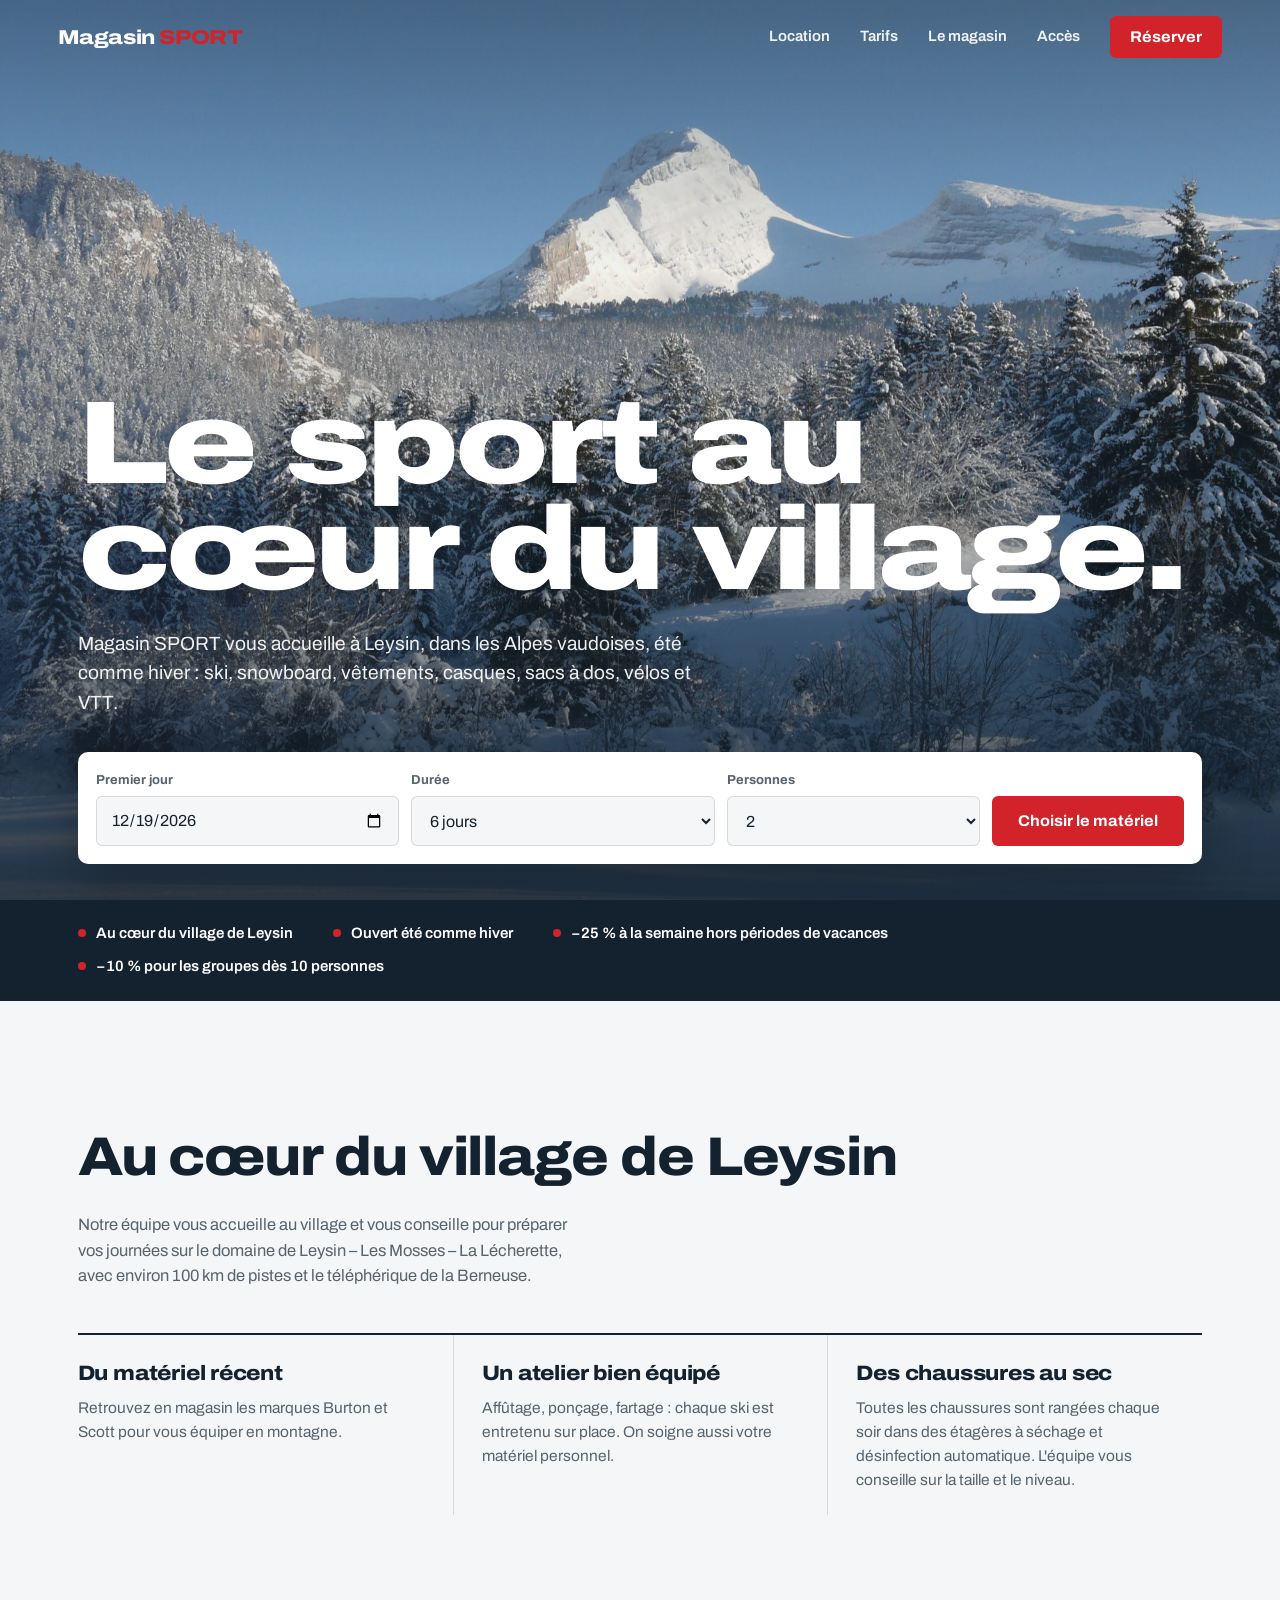
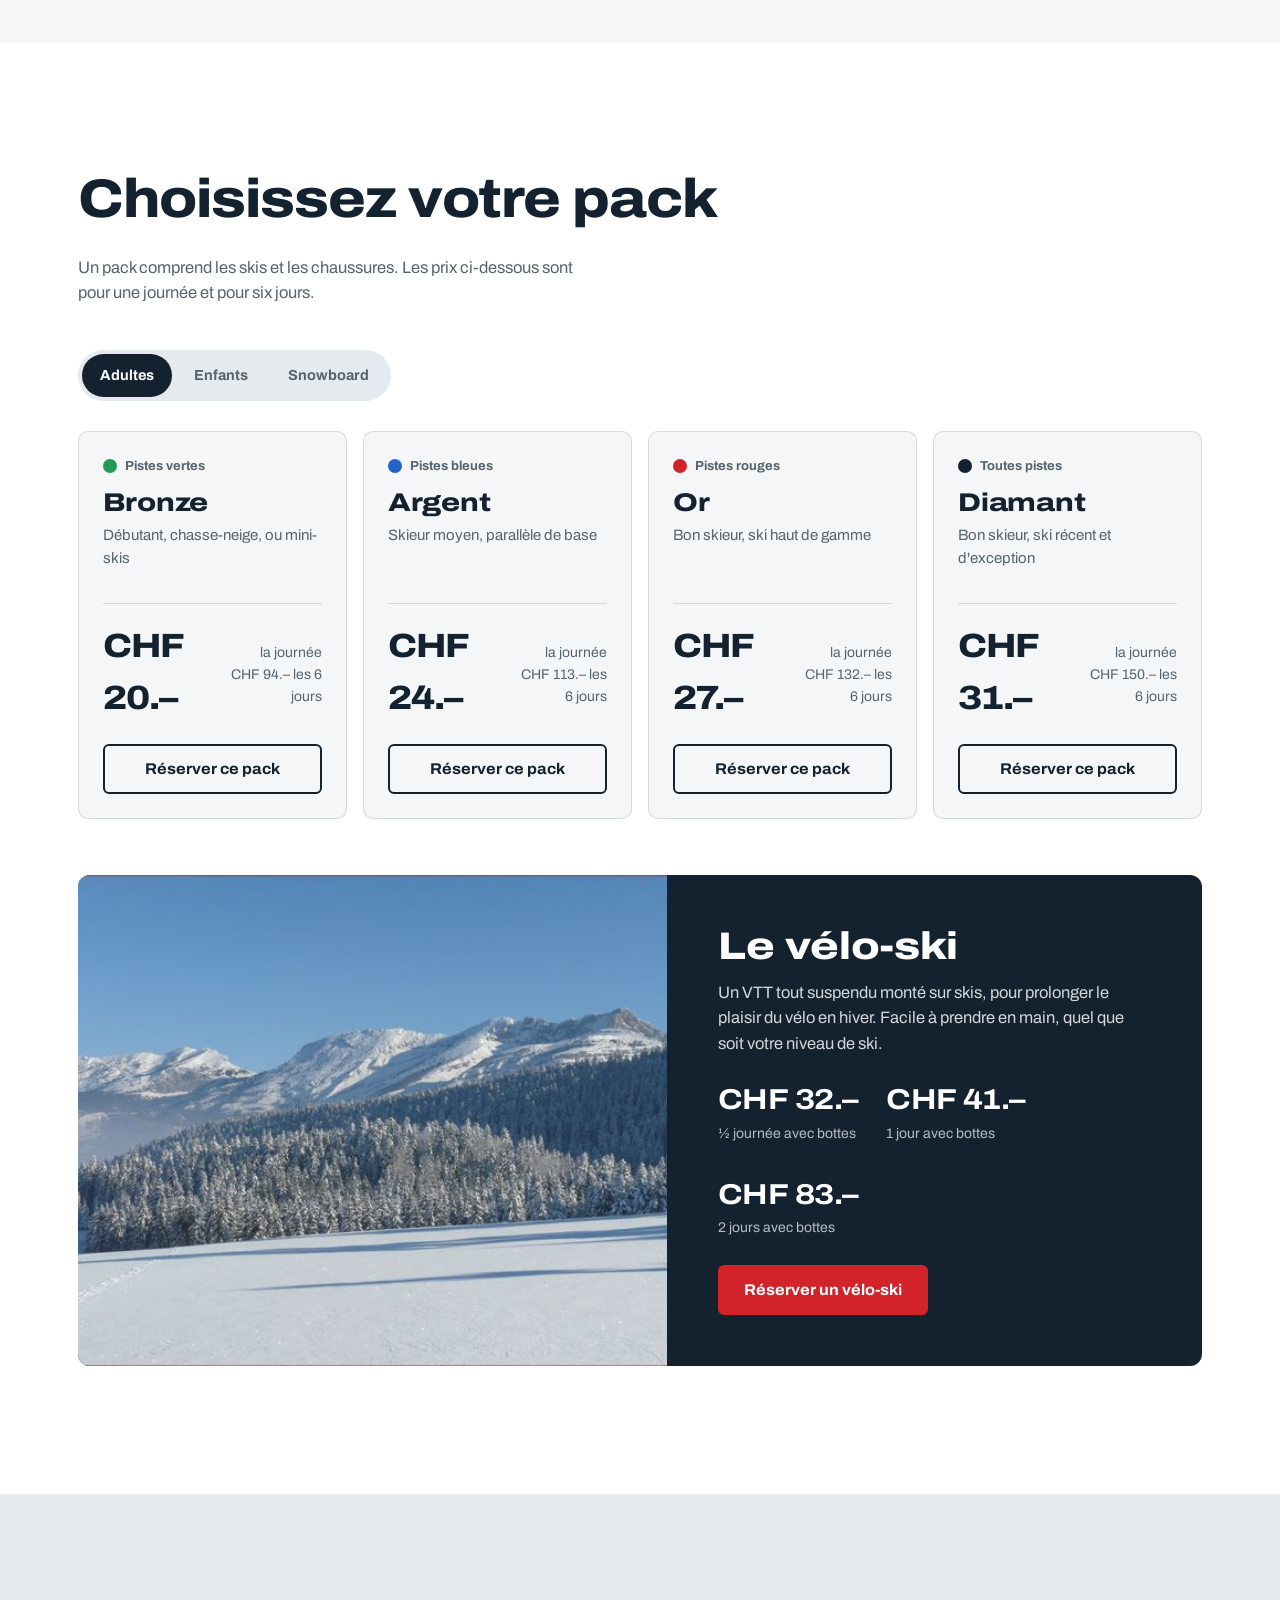
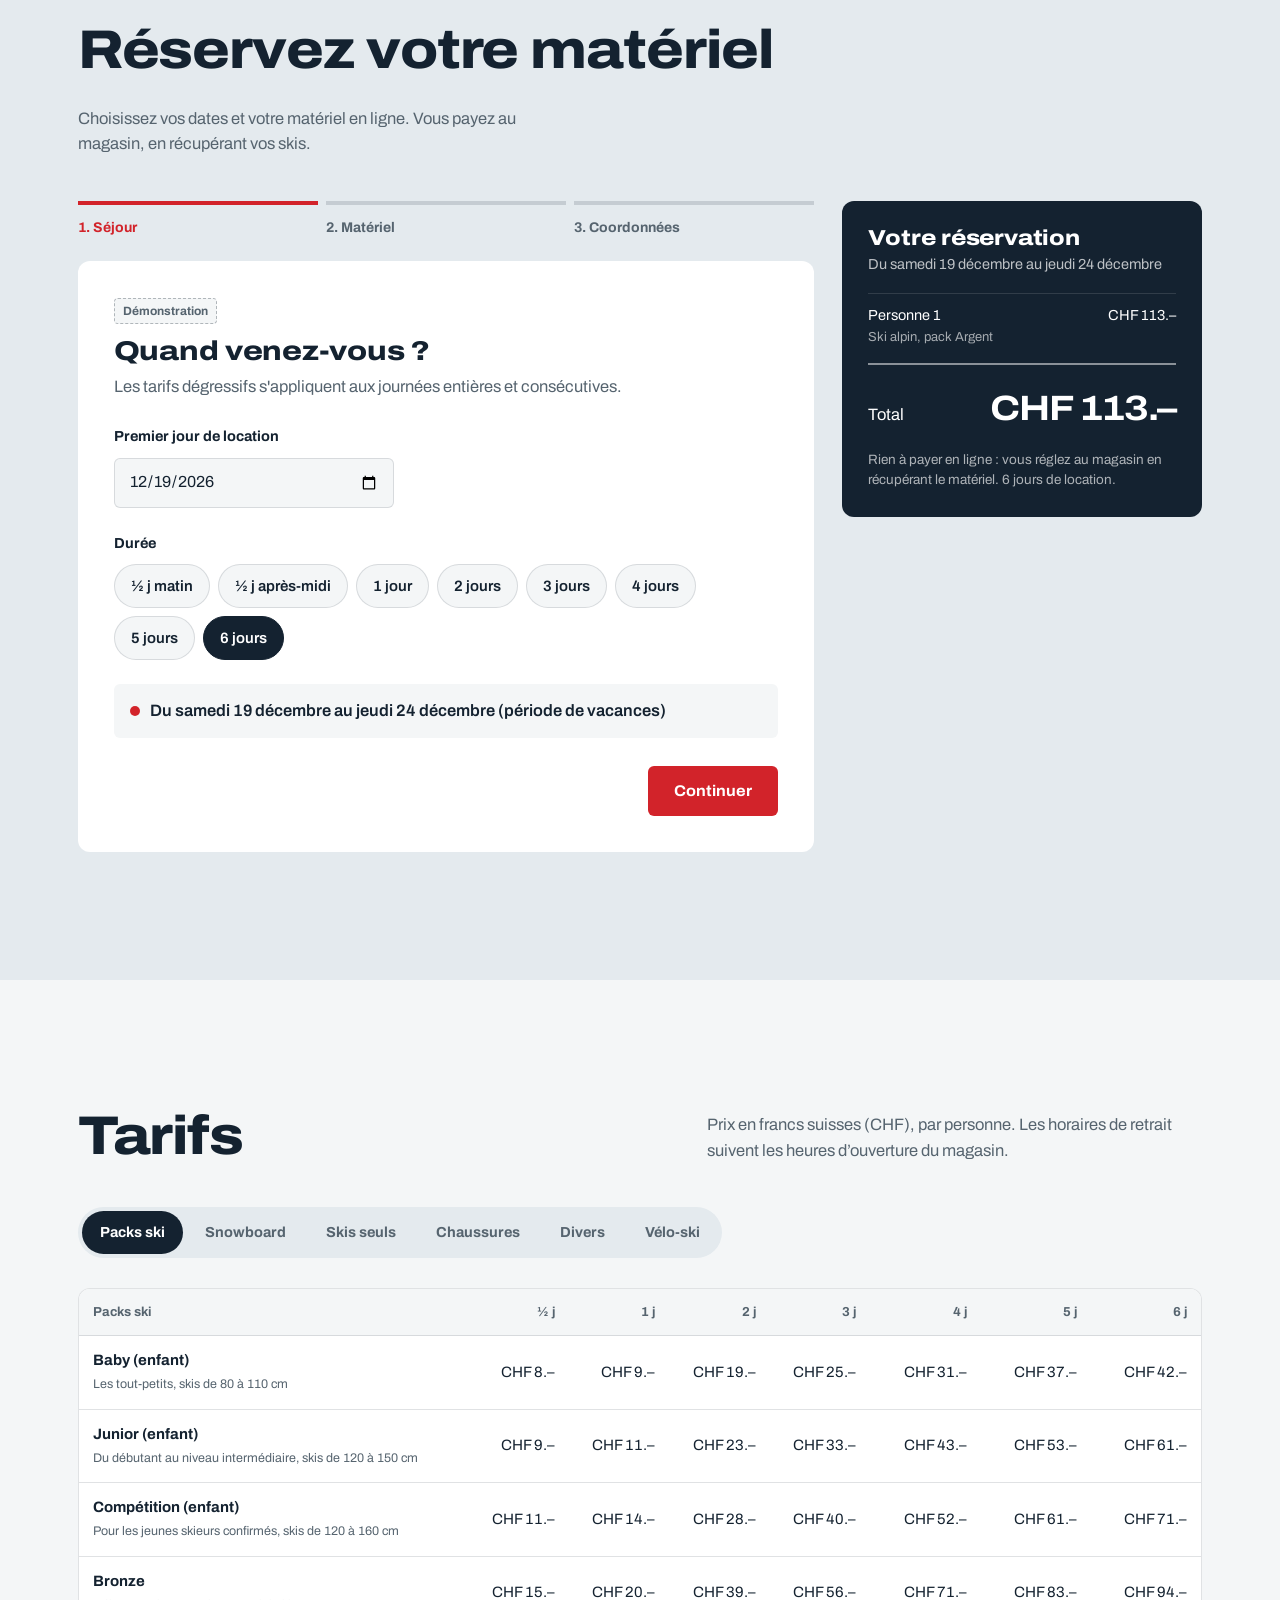
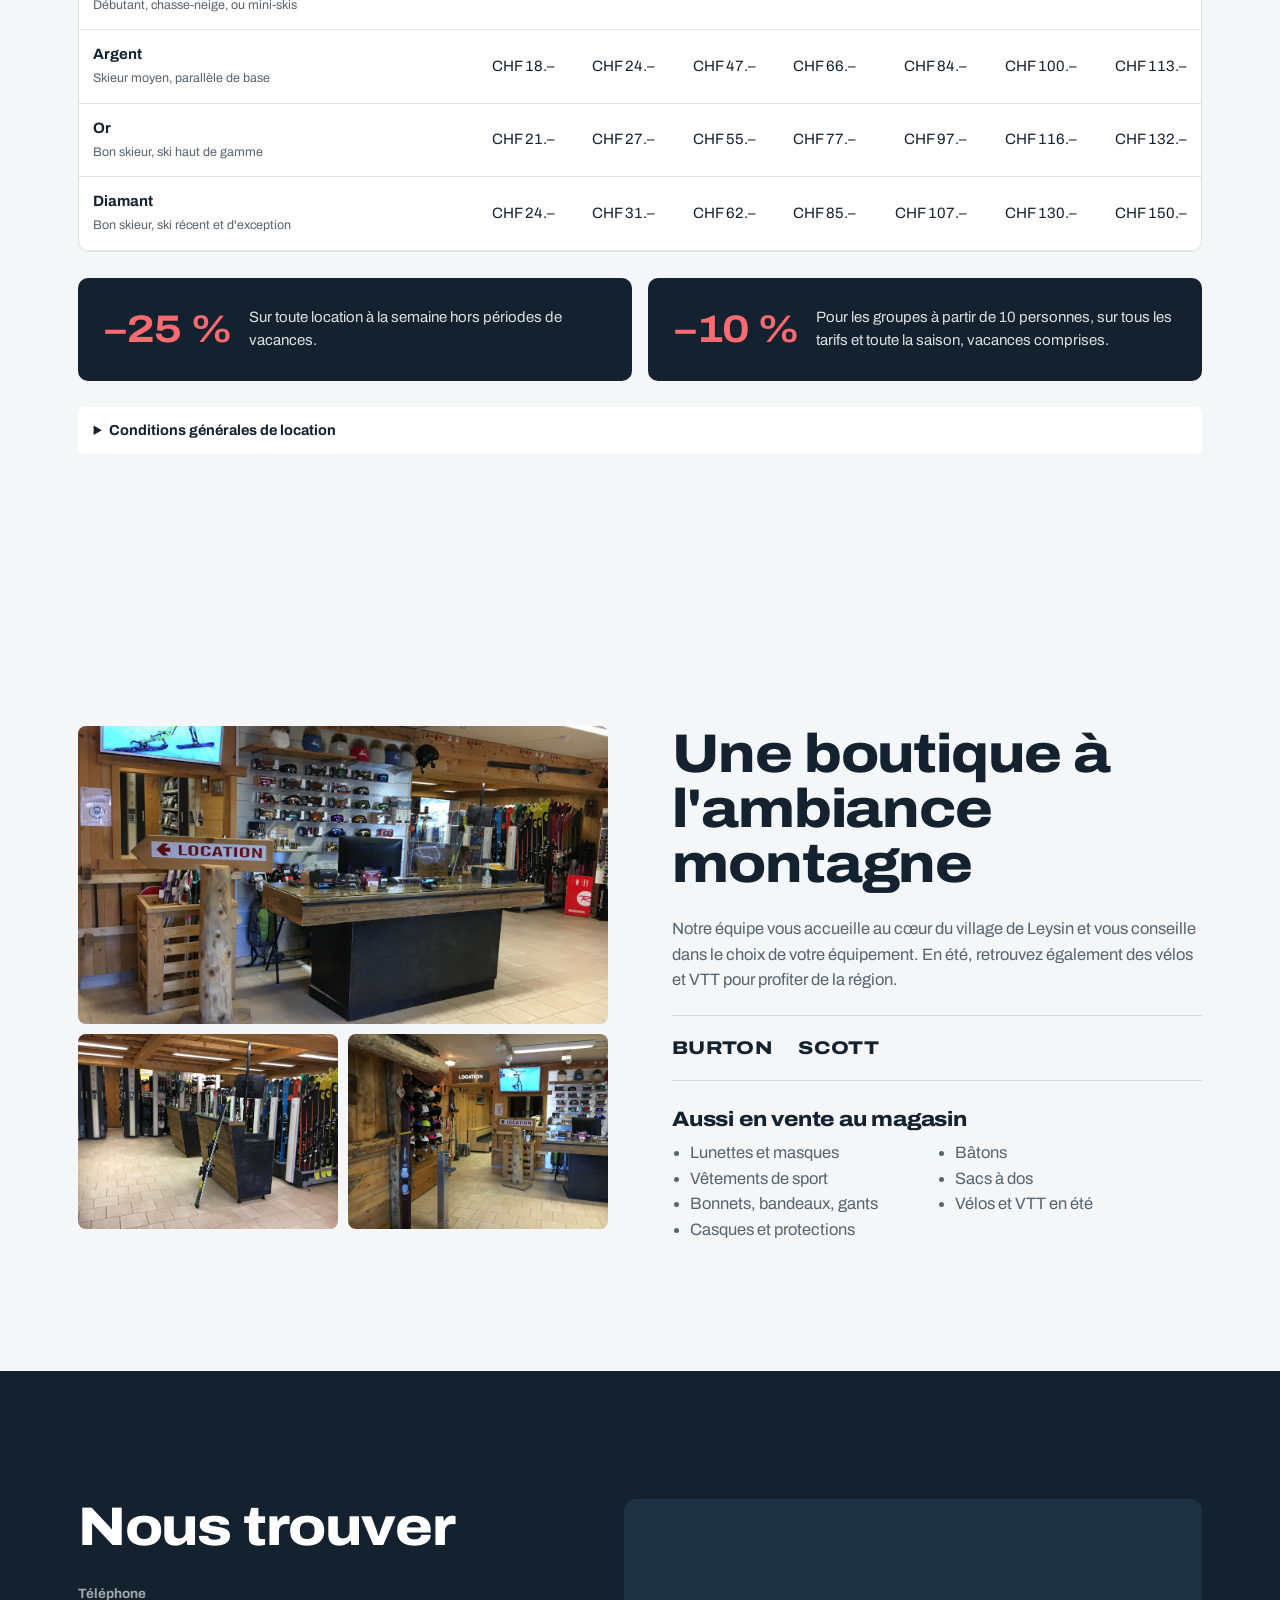
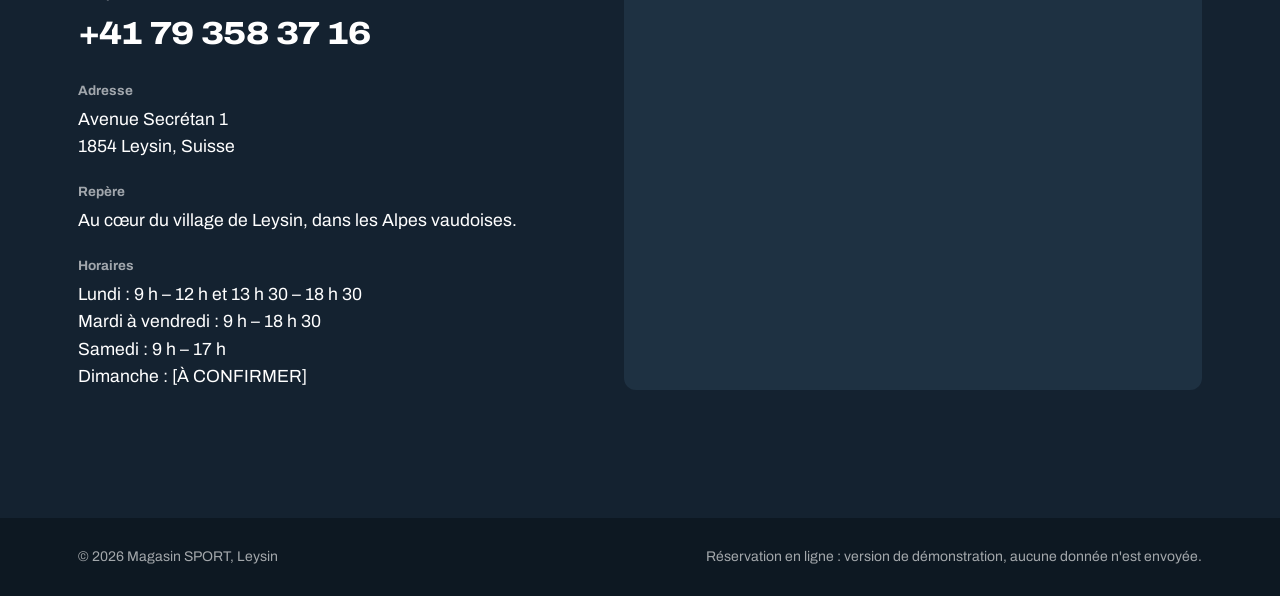
==== commit a77371ad: "Étape 2 : audit et corrections du site Magasin SPORT - Prix reconvertis (1 EUR = 0,94 CHF) et arrond" ====
--- a/site/magasin-sport-leysin/index.html
+++ b/site/magasin-sport-leysin/index.html
@@ -96,12 +96,12 @@
   @media (max-width: 480px) { .acces-rapide { grid-template-columns: 1fr; } }
   @media (prefers-reduced-motion: no-preference) {
     .accueil .fond img { animation: zoom 14s ease-out both; }
-    .accueil h1 { animation: glisse 1s .15s cubic-bezier(.2, .7, .1, 1) both; }
+    .accueil h1 { animation: entree-titre 1s .15s cubic-bezier(.2, .7, .1, 1) both; }
     .accueil .sous, .accueil .actions-accueil { animation: apparait .8s .55s ease both; }
     .acces-rapide { animation: monte .9s .7s cubic-bezier(.2, .7, .1, 1) both; }
   }
   @keyframes zoom { from { transform: scale(1.08); } to { transform: scale(1); } }
-  @keyframes glisse { from { opacity: 0; transform: translateX(-40px); } to { opacity: 1; transform: none; } }
+  @keyframes entree-titre { from { opacity: 0; transform: translateX(-40px); } to { opacity: 1; transform: none; } }
   @keyframes apparait { from { opacity: 0; } to { opacity: 1; } }
   @keyframes monte { from { opacity: 0; transform: translateY(24px); } to { opacity: 1; transform: none; } }
   .bandeau-atouts { background: var(--ardoise); color: #fff; }
@@ -366,7 +366,7 @@
         </article>
         <article>
           <h3>Un atelier bien équipé</h3>
-          <p>Affûteuse céramique Reichmann, ponceuse à pierre, farteuse : chaque ski est entretenu sur place. On soigne aussi votre matériel personnel.</p>
+          <p>Affûtage, ponçage, fartage : chaque ski est entretenu sur place. On soigne aussi votre matériel personnel.</p>
         </article>
         <article>
           <h3>Des chaussures au sec</h3>
@@ -395,9 +395,9 @@
           <h3>Le vélo-ski</h3>
           <p>Un VTT tout suspendu monté sur skis, pour prolonger le plaisir du vélo en hiver. Facile à prendre en main, quel que soit votre niveau de ski.</p>
           <div class="tarif-veloski">
-            <div><strong>CHF 30.–</strong>½ journée avec bottes</div>
-            <div><strong>CHF 40.–</strong>1 jour avec bottes</div>
-            <div><strong>CHF 85.–</strong>2 jours avec bottes</div>
+            <div><strong>CHF 32.–</strong>½ journée avec bottes</div>
+            <div><strong>CHF 41.–</strong>1 jour avec bottes</div>
+            <div><strong>CHF 83.–</strong>2 jours avec bottes</div>
           </div>
           <a href="#reserver" class="btn btn-rouge" data-ajout="veloski">Réserver un vélo-ski</a>
         </div>
@@ -557,7 +557,7 @@
       </div>
       <div class="carte-geo">
         <iframe title="Plan d'accès au Magasin SPORT, Leysin" loading="lazy" referrerpolicy="no-referrer-when-downgrade"
-          src="https://maps.google.com/maps?q=Magasin%20SPORT%2C%20Avenue%20Secr%C3%A9tan%201%2C%201854%20Leysin&z=14&output=embed"></iframe>
+          src="https://maps.google.com/maps?q=Magasin%20SPORT%2C%20Avenue%20Secr%C3%A9tan%201%2C%201854%20Leysin&z=16&output=embed"></iframe>
       </div>
     </div>
   </section>
@@ -575,32 +575,32 @@
 (function () {
   'use strict';
 
-  /* ================= Données (tarifs 2025/2026) =================
+  /* ================= Données (tarifs en CHF, à confirmer par le magasin) =================
      Chaque tableau : [½ j, 1 j, 2 j, 3 j, 4 j, 5 j, 6 j]           */
   var T = {
     pack: {
-      baby: [10, 10, 20, 25, 30, 35, 40], junior: [10, 10, 25, 35, 45, 55, 60], competition: [10, 15, 30, 40, 50, 60, 70],
-      bronze: [15, 20, 40, 55, 70, 85, 95], argent: [20, 25, 45, 65, 85, 100, 115], or: [20, 25, 55, 75, 95, 115, 130], diamant: [25, 30, 60, 85, 105, 130, 150]
+      baby: [8, 9, 19, 25, 31, 37, 42], junior: [9, 11, 23, 33, 43, 53, 61], competition: [11, 14, 28, 40, 52, 61, 71],
+      bronze: [15, 20, 39, 56, 71, 83, 94], argent: [18, 24, 47, 66, 84, 100, 113], or: [21, 27, 55, 77, 97, 116, 132], diamant: [24, 31, 62, 85, 107, 130, 150]
     },
     skis: {
-      baby: [5, 5, 10, 15, 20, 25, 25], junior: [5, 10, 15, 20, 25, 30, 35], competition: [5, 10, 15, 25, 30, 40, 45],
-      bronze: [10, 15, 30, 45, 55, 65, 75], argent: [15, 20, 35, 50, 70, 80, 95], or: [15, 20, 45, 60, 80, 95, 110], diamant: [20, 25, 50, 70, 90, 105, 125]
+      baby: [5, 6, 9, 14, 19, 23, 25], junior: [6, 8, 15, 21, 26, 31, 36], competition: [7, 9, 17, 24, 32, 39, 44],
+      bronze: [12, 15, 30, 43, 55, 67, 75], argent: [14, 18, 36, 52, 68, 82, 94], or: [16, 22, 43, 62, 80, 97, 111], diamant: [18, 24, 49, 70, 89, 107, 125]
     },
-    snowPack: { enfant: [10, 15, 30, 40, 50, 60, 70], adulte: [20, 25, 50, 70, 85, 100, 115] },
-    snow: { enfant: [10, 10, 20, 25, 35, 45, 50], adulte: [15, 15, 35, 50, 60, 75, 90] },
-    chaussures: { baby: [5, 5, 10, 10, 15, 20, 20], junior: [5, 5, 10, 15, 20, 25, 25], adulte: [10, 15, 25, 40, 50, 60, 65] },
-    batons: [5, 5, 10, 10, 10, 15, 15],
-    luge: [5, 5, 10, 10, 10, 15, 15],
-    raquettes: [5, 10, 15, 20, 25, 30, 35],
-    casque: [5, 5, 5, 10, 10, 15, 15],
-    veloski: { sans: [25, 35, 75], avec: [30, 40, 85] }
+    snowPack: { enfant: [11, 15, 30, 41, 52, 61, 69], adulte: [19, 24, 49, 68, 85, 101, 113] },
+    snow: { enfant: [8, 10, 19, 27, 37, 44, 52], adulte: [13, 17, 34, 49, 62, 77, 89] },
+    chaussures: { baby: [3, 5, 8, 12, 15, 18, 20], junior: [5, 6, 11, 16, 21, 24, 27], adulte: [9, 13, 26, 38, 49, 58, 66] },
+    batons: [5, 5, 8, 9, 11, 13, 14],
+    luge: [3, 5, 8, 9, 12, 15, 17],
+    raquettes: [7, 9, 16, 21, 25, 29, 33],
+    casque: [3, 5, 7, 9, 12, 15, 17],
+    veloski: { sans: [27, 37, 73], avec: [32, 41, 83] }
   };
 
   var GAMMES = {
     enfant: [
       { id: 'baby', nom: 'Baby', detail: 'Les tout-petits, skis de 80 à 110 cm' },
-      { id: 'junior', nom: 'Junior', detail: 'Du débutant à la 3e étoile, skis de 120 à 150 cm' },
-      { id: 'competition', nom: 'Compétition', detail: "Dès l'Étoile de bronze, skis de 120 à 160 cm" }
+      { id: 'junior', nom: 'Junior', detail: 'Du débutant au niveau intermédiaire, skis de 120 à 150 cm' },
+      { id: 'competition', nom: 'Compétition', detail: "Pour les jeunes skieurs confirmés, skis de 120 à 160 cm" }
     ],
     adulte: [
       { id: 'bronze', nom: 'Bronze', detail: 'Débutant, chasse-neige, ou mini-skis', piste: 'verte', niveau: 'Pistes vertes' },
@@ -647,8 +647,8 @@
   function isoLocal(d) { return d.getFullYear() + '-' + String(d.getMonth() + 1).padStart(2, '0') + '-' + String(d.getDate()).padStart(2, '0'); }
   function versDate(iso) { var p = iso.split('-'); return new Date(+p[0], +p[1] - 1, +p[2]); }
   function ajouteJours(d, n) { var x = new Date(d); x.setDate(x.getDate() + n); return x; }
-  function dateLongue(d) { return d.toLocaleDateString('fr-FR', { weekday: 'long', day: 'numeric', month: 'long' }); }
-  function dateCourte(d) { return d.toLocaleDateString('fr-FR', { weekday: 'short', day: 'numeric', month: 'short' }); }
+  function dateLongue(d) { return d.toLocaleDateString('fr-CH', { weekday: 'long', day: 'numeric', month: 'long' }); }
+  function dateCourte(d) { return d.toLocaleDateString('fr-CH', { weekday: 'short', day: 'numeric', month: 'short' }); }
   function duree() { return DUREES.find(function (x) { return x.v === etat.duree; }); }
 
   /* ================= État ================= */
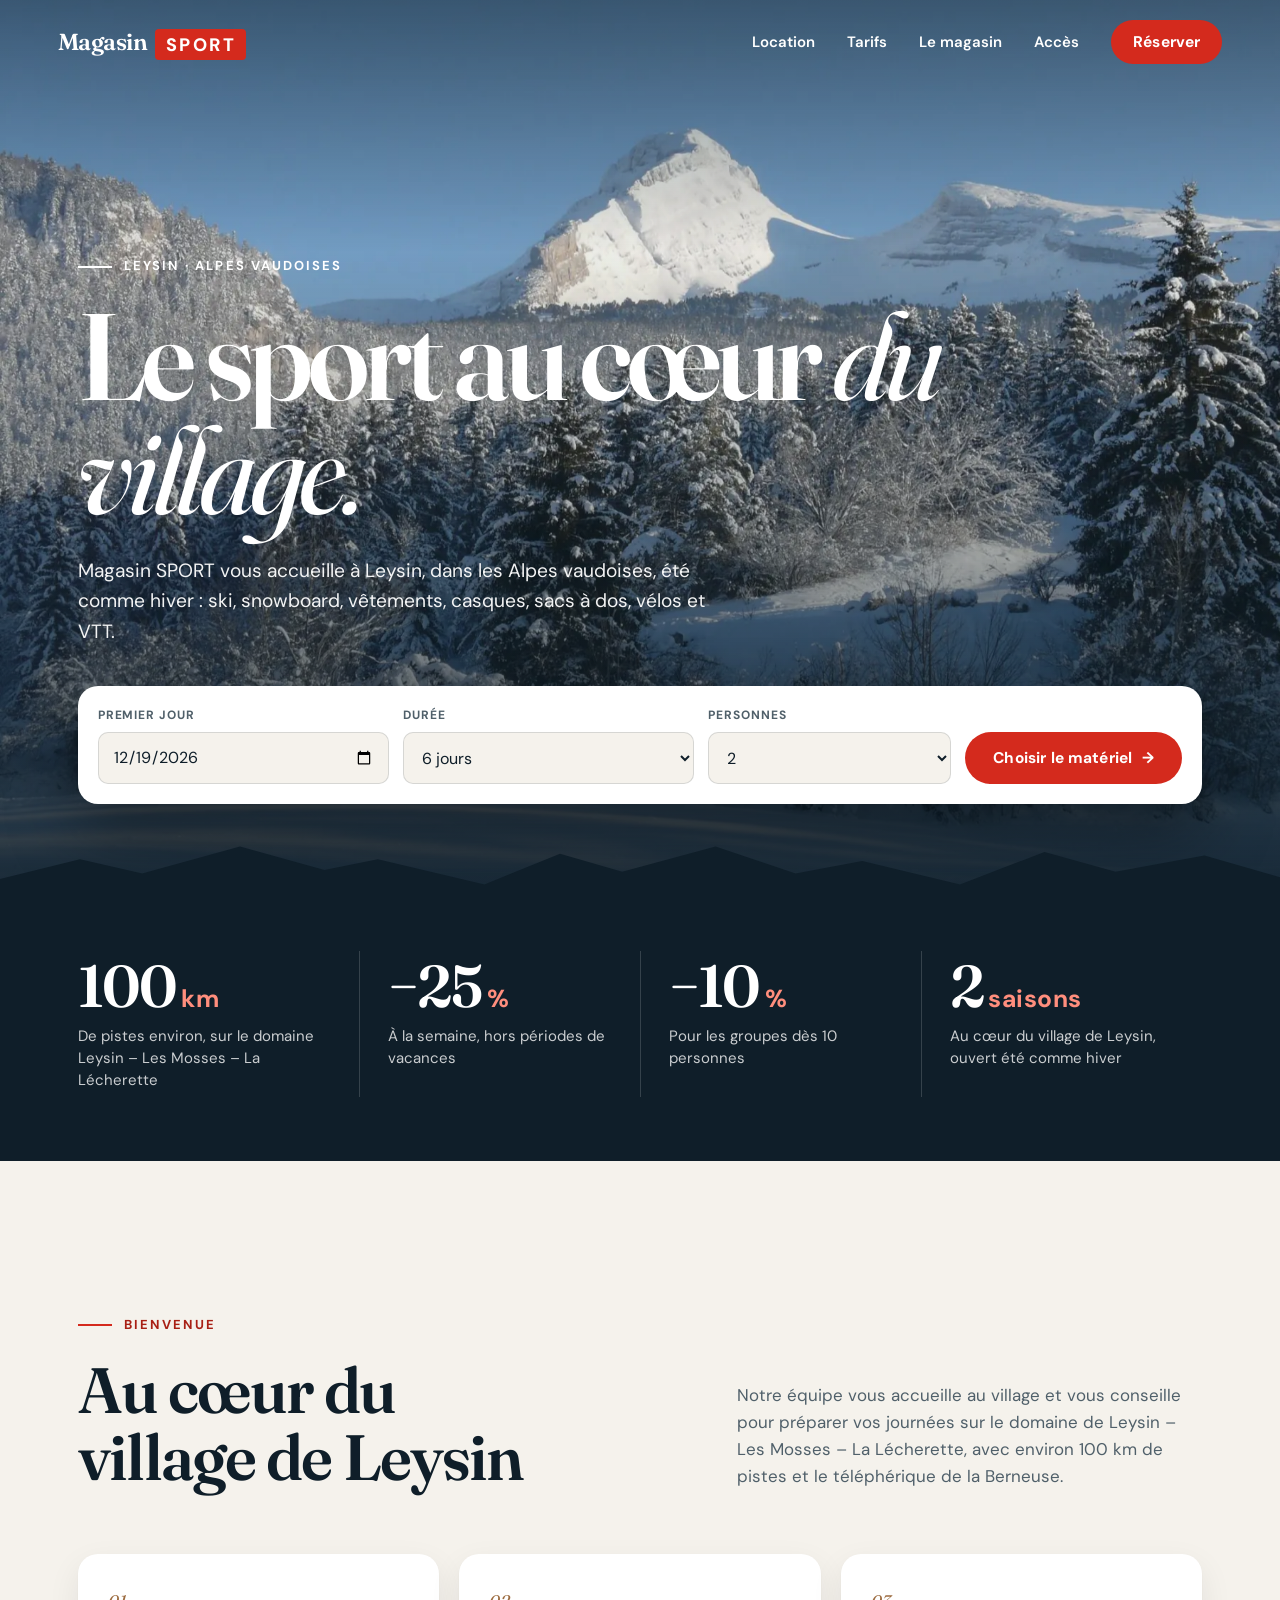
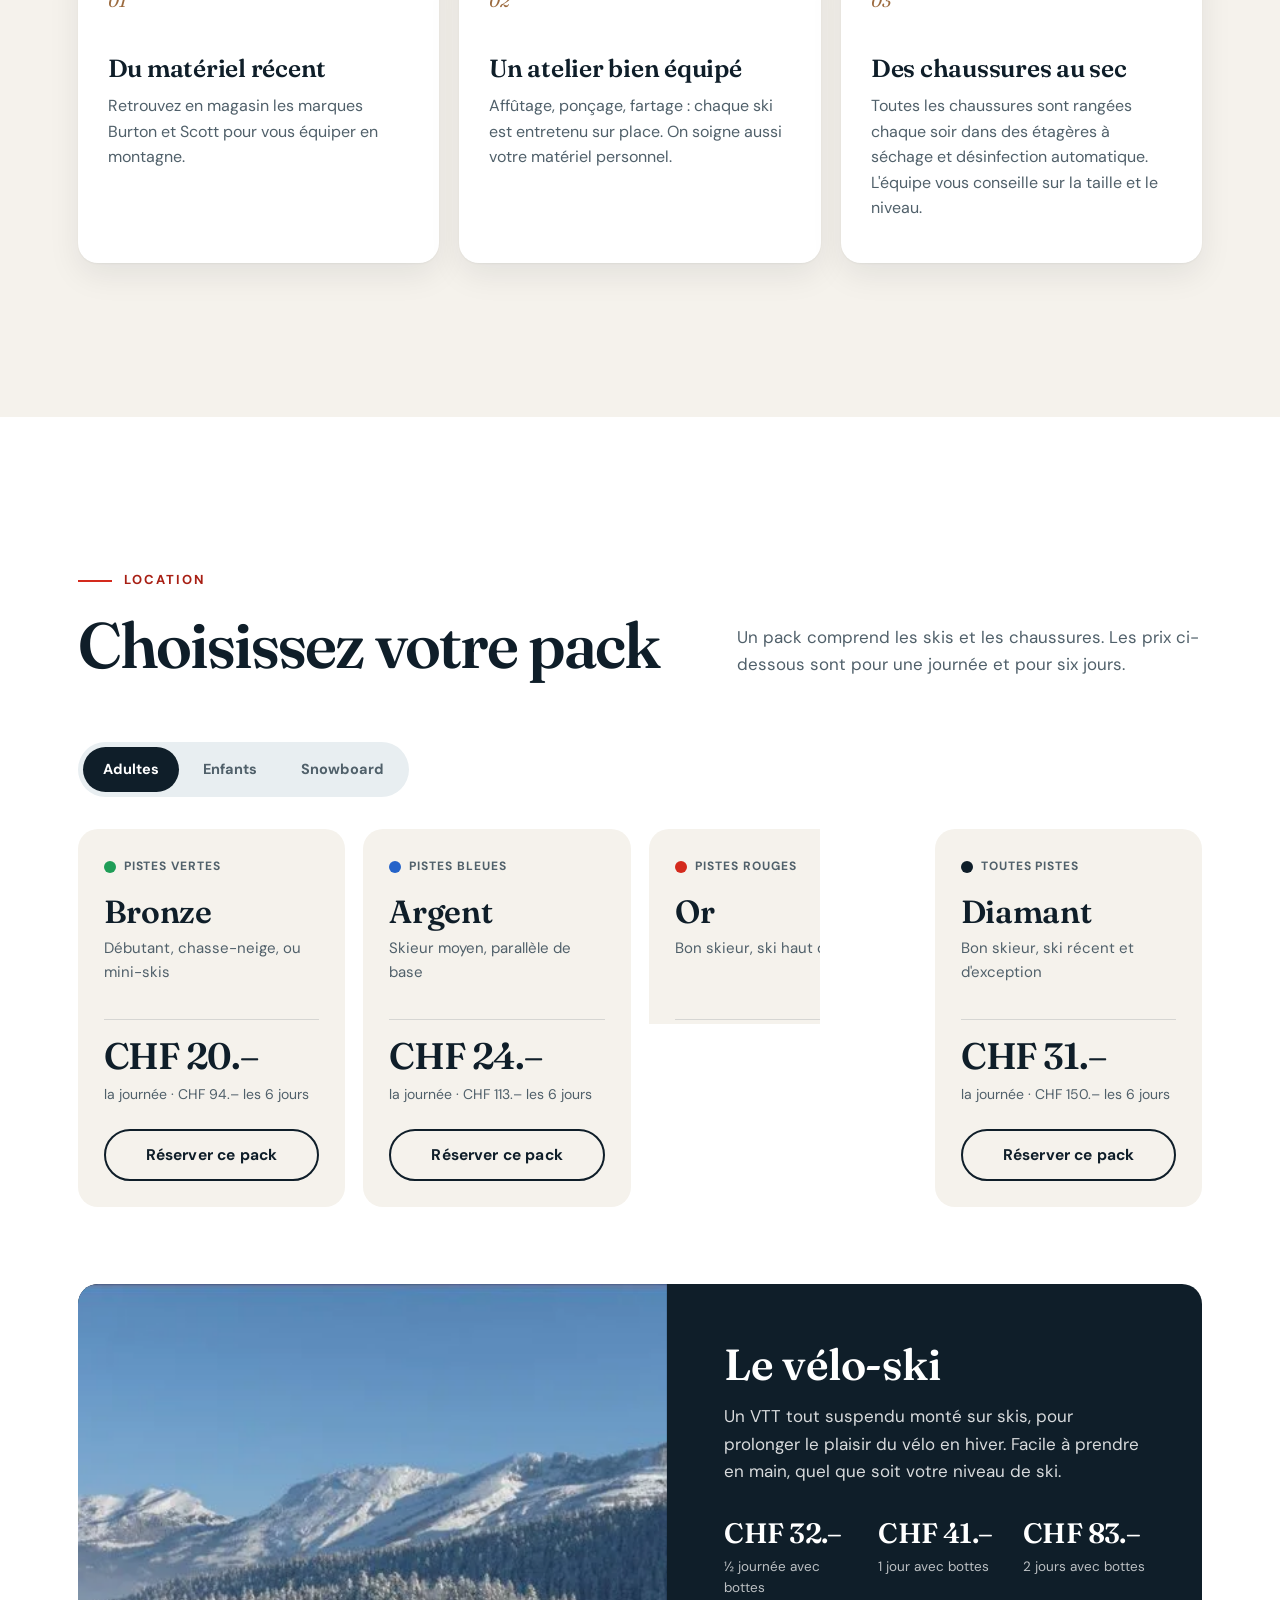
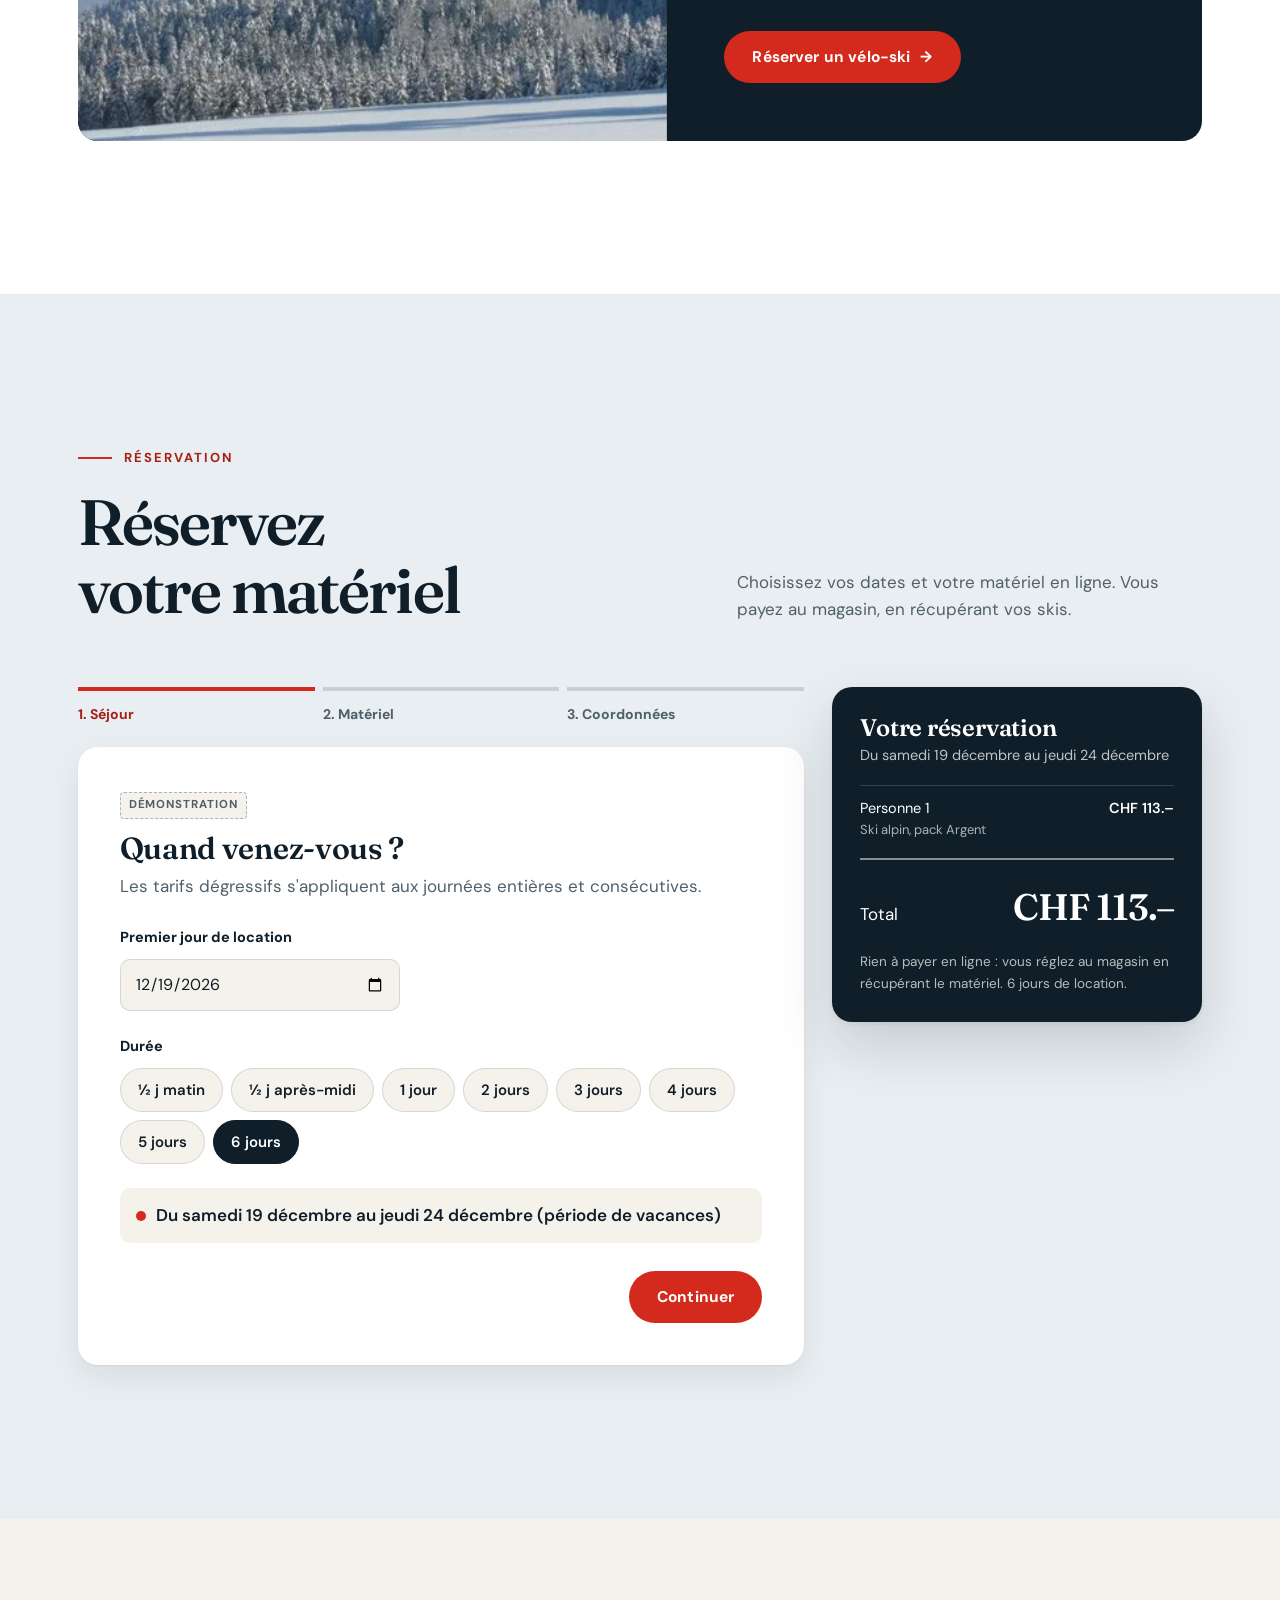
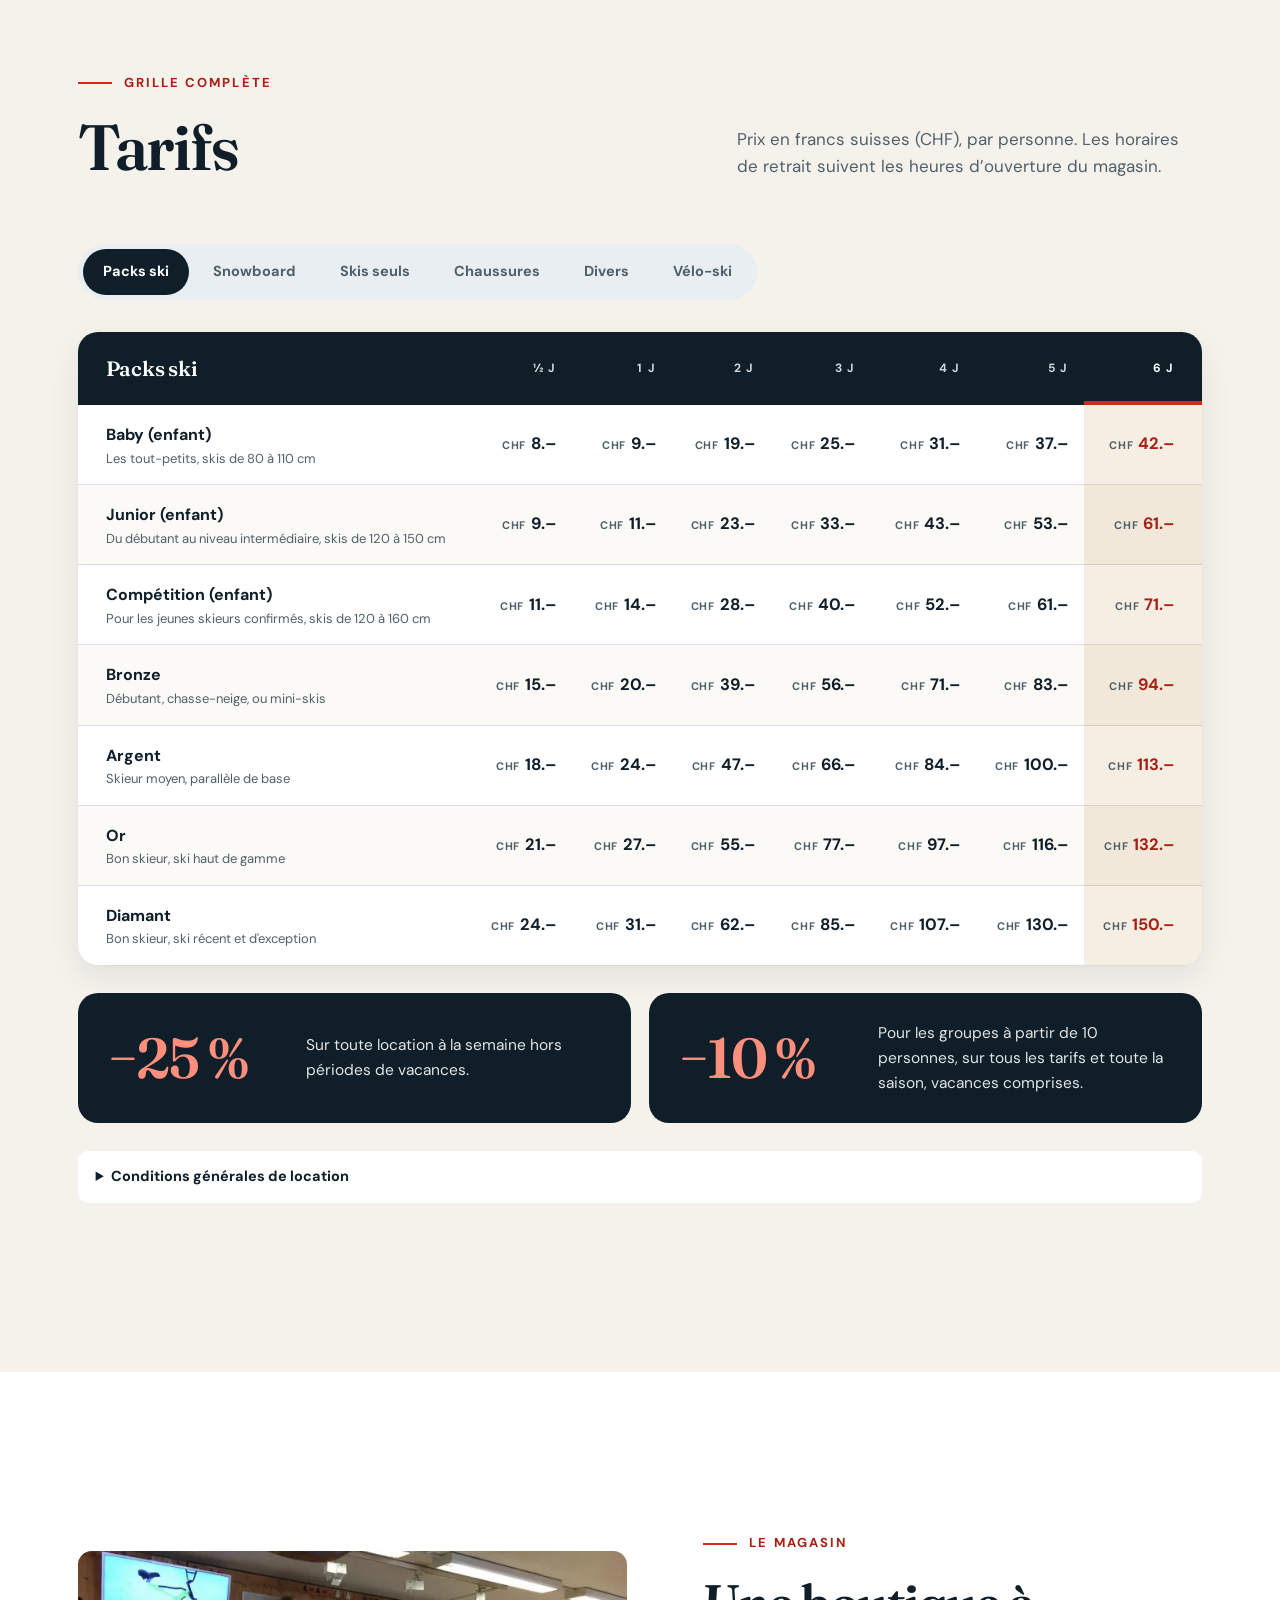
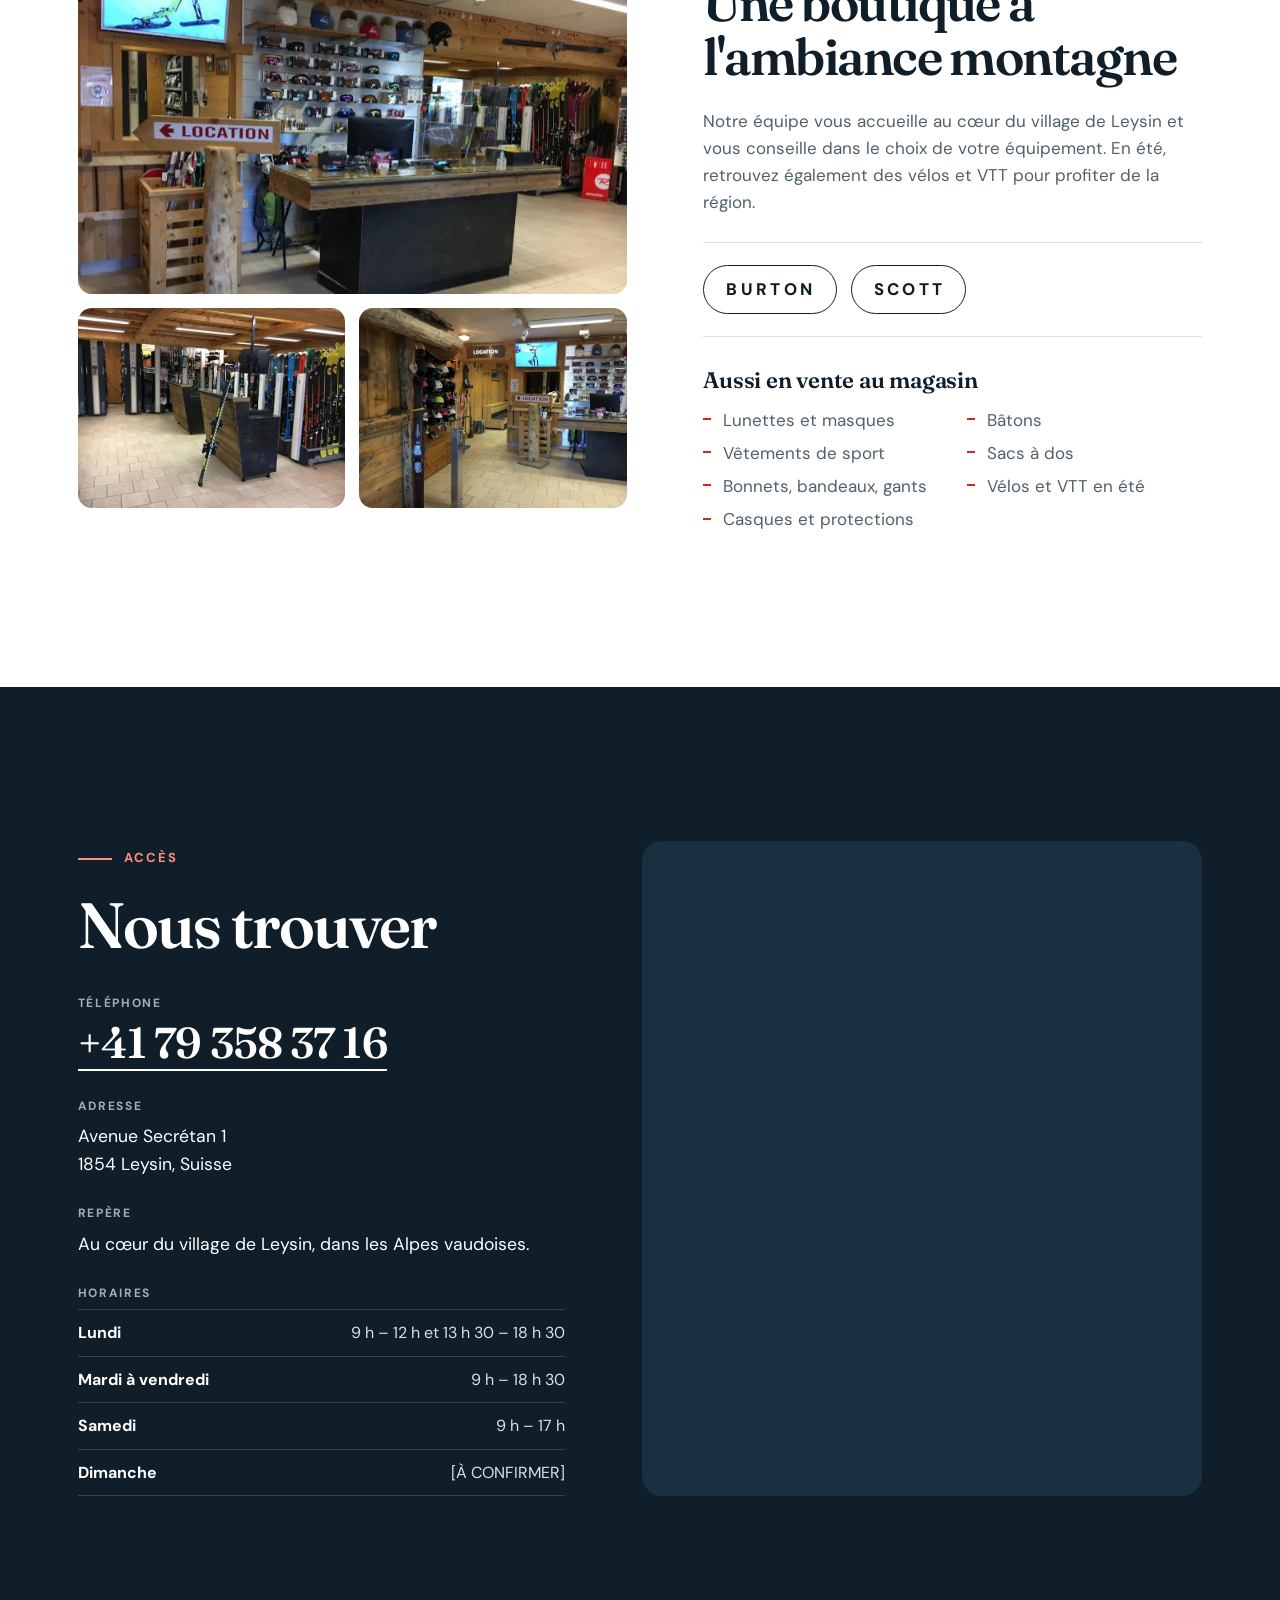
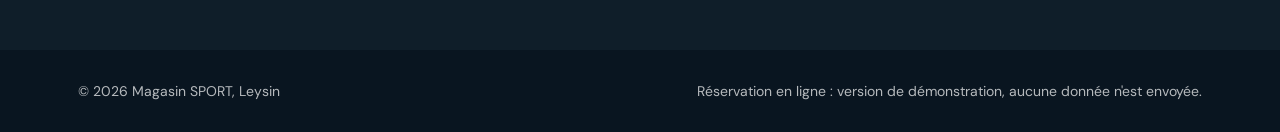
==== commit 6ca0cccf: "Étape 3 : nouveau design et animations au scroll du site Magasin SPORT - CSS et JS sortis dans css/s" ====
--- a/site/magasin-sport-leysin/index.html
+++ b/site/magasin-sport-leysin/index.html
@@ -5,295 +5,37 @@
 <meta name="viewport" content="width=device-width, initial-scale=1">
 <title>Magasin SPORT — Leysin, Alpes vaudoises</title>
 <meta name="description" content="Magasin de sport au cœur du village de Leysin : ski, snowboard, vêtements, casques, sacs à dos et vélos/VTT en été.">
+<meta name="theme-color" content="#0F1E29">
+<meta property="og:title" content="Magasin SPORT — Leysin, Alpes vaudoises">
+<meta property="og:description" content="Magasin de sport au cœur du village de Leysin : ski, snowboard, vêtements, casques, sacs à dos et vélos/VTT en été.">
+<meta property="og:type" content="website">
+<meta property="og:locale" content="fr_CH">
+<link rel="icon" href="data:image/svg+xml,%3Csvg xmlns='http://www.w3.org/2000/svg' viewBox='0 0 64 64'%3E%3Crect width='64' height='64' rx='12' fill='%23D42A1D'/%3E%3Cpath d='M8 48l16-24 8 11 7-9 17 22z' fill='%23fff'/%3E%3C/svg%3E">
 <link rel="preconnect" href="https://fonts.googleapis.com">
 <link rel="preconnect" href="https://fonts.gstatic.com" crossorigin>
-<link href="https://fonts.googleapis.com/css2?family=Archivo:wdth,wght@62..125,300..900&display=swap" rel="stylesheet">
-<style>
-  :root {
-    --neige: #F4F6F7;
-    --glace: #E4EAEE;
-    --blanc: #FFFFFF;
-    --ardoise: #142230;
-    --ardoise-2: #1E3142;
-    --rouge: #D2232A;
-    --rouge-fonce: #AE1A20;
-    --brume: #56646F;
-    --trait: rgba(20, 34, 48, .13);
-    --verte: #1F9D57;
-    --bleue: #2563C9;
-    --noire: #142230;
-    --police: "Archivo", "Helvetica Neue", Arial, sans-serif;
-    --marge: clamp(18px, 4.5vw, 64px);
-    --max: 1240px;
-    --rayon: 6px;
-  }
-
-  *, *::before, *::after { box-sizing: border-box; }
-  html { scroll-behavior: smooth; -webkit-text-size-adjust: 100%; }
-  body { margin: 0; background: var(--neige); color: var(--ardoise); font-family: var(--police); font-size: 16.5px; line-height: 1.55; -webkit-font-smoothing: antialiased; }
-  img { display: block; max-width: 100%; }
-  a { color: inherit; }
-  button, input, select, textarea { font: inherit; color: inherit; }
-  :focus-visible { outline: 3px solid var(--bleue); outline-offset: 2px; }
-  [hidden] { display: none !important; }
-  h1, h2, h3, h4 { margin: 0; font-stretch: 112%; font-weight: 800; letter-spacing: -0.02em; line-height: 1.02; }
-  h2 { font-size: clamp(2rem, 4.4vw, 3.4rem); }
-  h3 { font-size: 1.3rem; letter-spacing: -0.01em; }
-  p { margin: 0 0 1em; }
-  .wrap { width: 100%; max-width: var(--max); margin: 0 auto; padding: 0 var(--marge); }
-  .rouge { color: var(--rouge); }
-  .visuellement-cache { position: absolute; width: 1px; height: 1px; overflow: hidden; clip: rect(0 0 0 0); white-space: nowrap; }
-
-  .btn {
-    display: inline-flex; align-items: center; justify-content: center; gap: 8px;
-    min-height: 50px; padding: 0 24px; border-radius: var(--rayon);
-    font-weight: 700; font-size: 15.5px; font-stretch: 105%; text-decoration: none;
-    border: 2px solid transparent; cursor: pointer; transition: background .2s, border-color .2s, color .2s, transform .1s;
-  }
-  .btn:active { transform: translateY(1px); }
-  .btn-rouge { background: var(--rouge); color: #fff; }
-  .btn-rouge:hover { background: var(--rouge-fonce); }
-  .btn-clair { background: rgba(255, 255, 255, .14); color: #fff; border-color: rgba(255, 255, 255, .55); backdrop-filter: blur(6px); }
-  .btn-clair:hover { background: rgba(255, 255, 255, .24); }
-  .btn-ligne { background: transparent; border-color: var(--ardoise); color: var(--ardoise); }
-  .btn-ligne:hover { background: var(--ardoise); color: #fff; }
-  .btn[disabled] { opacity: .45; cursor: not-allowed; }
-
-  /* ——— En-tête ——— */
-  .entete { position: fixed; inset: 0 0 auto 0; z-index: 50; color: #fff; transition: background .3s, color .3s, box-shadow .3s; }
-  .entete.defile { background: rgba(244, 246, 247, .96); color: var(--ardoise); box-shadow: 0 1px 0 var(--trait); backdrop-filter: blur(10px); }
-  .entete .wrap { display: flex; align-items: center; justify-content: space-between; height: 74px; max-width: none; }
-  .marque { font-weight: 800; font-stretch: 118%; font-size: 1.25rem; letter-spacing: -0.02em; text-decoration: none; white-space: nowrap; }
-  .marque b { color: var(--rouge); font-weight: 800; }
-  .nav { display: flex; align-items: center; gap: 30px; }
-  .nav a:not(.btn) { text-decoration: none; font-weight: 600; font-size: 15px; opacity: .92; }
-  .nav a:not(.btn):hover { opacity: 1; text-decoration: underline; text-underline-offset: 5px; text-decoration-thickness: 2px; }
-  .nav .btn { min-height: 42px; padding: 0 18px; }
-  .bouton-menu { display: none; background: none; border: 0; padding: 10px 0; font-weight: 700; cursor: pointer; color: inherit; }
-  @media (max-width: 920px) {
-    .nav { position: fixed; inset: 0; background: var(--ardoise); color: #fff; flex-direction: column; justify-content: center; gap: 24px; opacity: 0; visibility: hidden; transition: opacity .3s, visibility .3s; }
-    .nav.ouvert { opacity: 1; visibility: visible; }
-    .nav a:not(.btn) { font-size: 2rem; font-weight: 800; font-stretch: 115%; }
-    .bouton-menu { display: block; position: relative; z-index: 60; }
-    .menu-ouvert .entete { color: #fff; background: transparent; box-shadow: none; }
-    .menu-ouvert .marque { position: relative; z-index: 60; }
-  }
-
-  /* ——— Accueil ——— */
-  .accueil { position: relative; min-height: 100svh; display: flex; flex-direction: column; justify-content: flex-end; color: #fff; overflow: hidden; }
-  .accueil .fond { position: absolute; inset: 0; }
-  .accueil .fond img { width: 100%; height: 100%; object-fit: cover; object-position: 50% 40%; }
-  .accueil .fond::after { content: ""; position: absolute; inset: 0; background: linear-gradient(180deg, rgba(20, 34, 48, .45) 0%, rgba(20, 34, 48, .05) 30%, rgba(20, 34, 48, .25) 55%, rgba(20, 34, 48, .88) 100%); }
-  .accueil .contenu { position: relative; padding-top: 140px; padding-bottom: 36px; }
-  .accueil h1 { font-size: clamp(3rem, 9.2vw, 8.4rem); font-stretch: 125%; font-weight: 850; line-height: .9; letter-spacing: -0.035em; max-width: 9.5em; margin-bottom: 26px; }
-  .accueil .sous { font-size: clamp(1.05rem, 1.5vw, 1.25rem); max-width: 34em; color: rgba(255, 255, 255, .92); margin-bottom: 34px; }
-  .acces-rapide { position: relative; background: var(--blanc); color: var(--ardoise); border-radius: 10px; padding: 18px; display: grid; grid-template-columns: 1.2fr 1.2fr 1fr auto; gap: 12px; align-items: end; box-shadow: 0 20px 50px rgba(0, 0, 0, .25); }
-  .acces-rapide label { display: block; font-size: 13px; font-weight: 700; color: var(--brume); margin-bottom: 6px; }
-  .champ { width: 100%; min-height: 50px; border: 1.5px solid var(--trait); border-radius: var(--rayon); background: var(--neige); padding: 0 14px; font-size: 16px; }
-  .champ:focus { border-color: var(--bleue); outline: none; box-shadow: 0 0 0 3px rgba(37, 99, 201, .18); }
-  textarea.champ { padding: 12px 14px; min-height: 90px; resize: vertical; }
-  @media (max-width: 860px) { .acces-rapide { grid-template-columns: 1fr 1fr; } .acces-rapide .btn { grid-column: 1 / -1; } }
-  @media (max-width: 480px) { .acces-rapide { grid-template-columns: 1fr; } }
-  @media (prefers-reduced-motion: no-preference) {
-    .accueil .fond img { animation: zoom 14s ease-out both; }
-    .accueil h1 { animation: entree-titre 1s .15s cubic-bezier(.2, .7, .1, 1) both; }
-    .accueil .sous, .accueil .actions-accueil { animation: apparait .8s .55s ease both; }
-    .acces-rapide { animation: monte .9s .7s cubic-bezier(.2, .7, .1, 1) both; }
-  }
-  @keyframes zoom { from { transform: scale(1.08); } to { transform: scale(1); } }
-  @keyframes entree-titre { from { opacity: 0; transform: translateX(-40px); } to { opacity: 1; transform: none; } }
-  @keyframes apparait { from { opacity: 0; } to { opacity: 1; } }
-  @keyframes monte { from { opacity: 0; transform: translateY(24px); } to { opacity: 1; transform: none; } }
-  .bandeau-atouts { background: var(--ardoise); color: #fff; }
-  .bandeau-atouts ul { list-style: none; margin: 0; padding: 22px 0; display: flex; flex-wrap: wrap; gap: 10px 40px; font-weight: 600; font-size: 15px; }
-  .bandeau-atouts li::before { content: ""; display: inline-block; width: 8px; height: 8px; background: var(--rouge); border-radius: 50%; margin-right: 10px; vertical-align: 1px; }
-
-  section { padding: clamp(72px, 10vw, 130px) 0; }
-  .titre-section { display: flex; justify-content: space-between; align-items: end; gap: 28px; flex-wrap: wrap; margin-bottom: 44px; }
-  .titre-section p { max-width: 30em; color: var(--brume); margin: 0; }
-
-  /* ——— Pourquoi nous ——— */
-  .atouts { display: grid; grid-template-columns: repeat(3, 1fr); gap: 0; border-top: 2px solid var(--ardoise); }
-  .atouts article { padding: 28px 28px 8px 0; }
-  .atouts article + article { padding-left: 28px; border-left: 1px solid var(--trait); }
-  .atouts h3 { margin-bottom: 12px; }
-  .atouts p { color: var(--brume); font-size: 15.5px; }
-  @media (max-width: 860px) { .atouts { grid-template-columns: 1fr; } .atouts article + article { padding-left: 0; border-left: 0; border-top: 1px solid var(--trait); } }
-
-  /* ——— Packs ——— */
-  .packs { background: var(--blanc); }
-  .onglets { display: inline-flex; background: var(--glace); border-radius: 999px; padding: 4px; gap: 4px; margin-bottom: 30px; flex-wrap: wrap; }
-  .onglets button { border: 0; background: transparent; padding: 10px 18px; border-radius: 999px; font-weight: 700; font-size: 14.5px; cursor: pointer; color: var(--brume); }
-  .onglets button[aria-selected="true"] { background: var(--ardoise); color: #fff; }
-  .grille-packs { display: grid; grid-template-columns: repeat(4, 1fr); gap: 16px; }
-  .carte-pack { border: 1.5px solid var(--trait); border-radius: 10px; padding: 24px; display: flex; flex-direction: column; background: var(--neige); }
-  .carte-pack h3 { font-size: 1.6rem; font-stretch: 120%; margin: 14px 0 8px; }
-  .carte-pack .pour { color: var(--brume); font-size: 15px; min-height: 3.1em; }
-  .carte-pack .prix { margin: 18px 0 20px; padding-top: 16px; border-top: 1px solid var(--trait); display: flex; justify-content: space-between; align-items: baseline; gap: 10px; }
-  .carte-pack .prix strong { font-size: 2.1rem; font-stretch: 115%; font-weight: 800; letter-spacing: -0.03em; }
-  .carte-pack .prix span { color: var(--brume); font-size: 14px; text-align: right; }
-  .carte-pack .btn { margin-top: auto; }
-  .piste { display: inline-flex; align-items: center; gap: 8px; font-size: 13px; font-weight: 700; color: var(--brume); }
-  .piste i { width: 14px; height: 14px; border-radius: 50%; display: inline-block; }
-  .piste .verte { background: var(--verte); } .piste .bleue { background: var(--bleue); } .piste .rouge { background: var(--rouge); } .piste .noire { background: var(--noire); }
-  .piste .neutre { background: #9AA6AF; }
-  @media (max-width: 1000px) { .grille-packs { grid-template-columns: repeat(2, 1fr); } }
-  @media (max-width: 560px) { .grille-packs { grid-template-columns: 1fr; } }
-
-  .veloski { margin-top: 56px; display: grid; grid-template-columns: 1.1fr 1fr; border-radius: 12px; overflow: hidden; background: var(--ardoise); color: #fff; }
-  .veloski .photo { min-height: 340px; }
-  .veloski .photo img { width: 100%; height: 100%; object-fit: cover; }
-  .veloski .texte { padding: clamp(28px, 4vw, 52px); }
-  .veloski .badge { display: inline-block; background: var(--rouge); color: #fff; font-weight: 700; font-size: 13px; padding: 5px 10px; border-radius: 4px; margin-bottom: 18px; }
-  .veloski h3 { font-size: clamp(1.8rem, 3vw, 2.5rem); font-stretch: 120%; margin-bottom: 14px; }
-  .veloski p { color: rgba(255, 255, 255, .82); }
-  .veloski .tarif-veloski { display: flex; gap: 28px; margin: 22px 0 26px; flex-wrap: wrap; }
-  .veloski .tarif-veloski div { font-size: 14px; color: rgba(255, 255, 255, .7); }
-  .veloski .tarif-veloski strong { display: block; font-size: 1.8rem; color: #fff; font-stretch: 115%; letter-spacing: -0.02em; }
-  @media (max-width: 860px) { .veloski { grid-template-columns: 1fr; } .veloski .photo { min-height: 240px; } }
-
-  /* ——— Réservation ——— */
-  .reservation { background: var(--glace); }
-  .resa { display: grid; grid-template-columns: minmax(0, 1fr) 360px; gap: 28px; align-items: start; }
-  .etapes { list-style: none; margin: 0 0 22px; padding: 0; display: flex; gap: 8px; counter-reset: etape; }
-  .etapes li { flex: 1; counter-increment: etape; font-size: 14px; font-weight: 700; color: var(--brume); padding-top: 12px; border-top: 4px solid rgba(20, 34, 48, .15); }
-  .etapes li::before { content: counter(etape) ". "; }
-  .etapes li.fait { color: var(--ardoise); border-color: var(--ardoise); }
-  .etapes li.actuelle { color: var(--rouge); border-color: var(--rouge); }
-  .panneau { background: var(--blanc); border-radius: 12px; padding: clamp(20px, 3vw, 36px); }
-  .panneau > h3 { font-size: 1.7rem; font-stretch: 118%; margin-bottom: 8px; }
-  .panneau > .aide { color: var(--brume); margin-bottom: 26px; }
-  .groupe { margin: 0 0 24px; padding: 0; border: 0; min-width: 0; }
-  .groupe > legend, .groupe > .etiquette { display: block; font-weight: 700; font-size: 14.5px; margin-bottom: 10px; padding: 0; }
-  .puces { display: flex; flex-wrap: wrap; gap: 8px; }
-  .puce { position: relative; }
-  .puce input { position: absolute; opacity: 0; inset: 0; margin: 0; cursor: pointer; }
-  .puce span { display: inline-flex; align-items: center; gap: 8px; min-height: 44px; padding: 0 16px; border: 1.5px solid var(--trait); border-radius: 999px; font-weight: 600; font-size: 15px; background: var(--neige); transition: border-color .15s, background .15s; }
-  .puce input:checked + span { background: var(--ardoise); border-color: var(--ardoise); color: #fff; }
-  .puce input:focus-visible + span { outline: 3px solid var(--bleue); outline-offset: 2px; }
-  .puce input:disabled + span { opacity: .4; }
-  .rappel-dates { margin-top: 14px; padding: 14px 16px; background: var(--neige); border-radius: var(--rayon); font-weight: 600; display: flex; gap: 10px; align-items: center; }
-  .rappel-dates::before { content: ""; width: 10px; height: 10px; border-radius: 50%; background: var(--rouge); flex: none; }
-  .note { font-size: 14px; color: var(--brume); margin: 8px 0 0; }
-  .actions-etape { display: flex; justify-content: space-between; gap: 12px; margin-top: 28px; flex-wrap: wrap; }
-  .actions-etape .btn-rouge { margin-left: auto; }
-  .erreur { color: var(--rouge-fonce); font-weight: 600; font-size: 14.5px; margin: 14px 0 0; }
-
-  .skieur { border: 1.5px solid var(--trait); border-radius: 10px; padding: 20px; margin-bottom: 16px; background: var(--blanc); }
-  .skieur > header { display: flex; justify-content: space-between; align-items: center; gap: 12px; margin-bottom: 16px; }
-  .skieur h4 { font-size: 1.15rem; font-stretch: 112%; }
-  .lien-bouton { background: none; border: 0; padding: 6px 0; color: var(--brume); font-weight: 600; font-size: 14px; text-decoration: underline; cursor: pointer; }
-  .lien-bouton:hover { color: var(--rouge-fonce); }
-  .ligne-champs { display: grid; grid-template-columns: repeat(3, 1fr); gap: 12px; }
-  .ligne-champs label, .bloc-champ label { display: block; font-size: 13.5px; font-weight: 700; color: var(--brume); margin-bottom: 6px; }
-  .ligne-2 { grid-template-columns: 1.4fr 1fr; }
-  @media (max-width: 600px) { .ligne-champs { grid-template-columns: 1fr 1fr; } .ligne-2 { grid-template-columns: 1fr; } }
-  .gammes { display: grid; grid-template-columns: repeat(auto-fill, minmax(170px, 1fr)); gap: 8px; }
-  .gamme { position: relative; }
-  .gamme input { position: absolute; opacity: 0; inset: 0; margin: 0; cursor: pointer; }
-  .gamme > span { display: block; height: 100%; padding: 12px 14px; border: 1.5px solid var(--trait); border-radius: 8px; background: var(--neige); font-size: 13.5px; color: var(--brume); line-height: 1.35; }
-  .gamme strong { display: flex; justify-content: space-between; gap: 8px; font-size: 15.5px; color: var(--ardoise); margin-bottom: 4px; }
-  .gamme input:checked + span { border-color: var(--rouge); background: #FFF5F5; box-shadow: inset 0 0 0 1px var(--rouge); }
-  .gamme input:focus-visible + span { outline: 3px solid var(--bleue); outline-offset: 2px; }
-  .gamme .piste { margin-top: 6px; }
-  .options { display: flex; flex-wrap: wrap; gap: 8px 22px; }
-  .case { display: inline-flex; align-items: center; gap: 10px; font-weight: 600; font-size: 15px; cursor: pointer; min-height: 40px; }
-  .case input { width: 20px; height: 20px; accent-color: var(--rouge); }
-  .sous-total { display: flex; justify-content: space-between; align-items: baseline; border-top: 1px solid var(--trait); padding-top: 14px; margin-top: 4px; font-weight: 700; }
-  .sous-total strong { font-size: 1.3rem; font-stretch: 112%; }
-  .indispo { background: #FFF4E5; color: #7A4A00; border-radius: var(--rayon); padding: 10px 14px; font-size: 14.5px; font-weight: 600; margin: 0; }
-
-  .recap { position: sticky; top: 96px; background: var(--ardoise); color: #fff; border-radius: 12px; padding: 26px; }
-  .recap h3 { font-size: 1.35rem; font-stretch: 115%; margin-bottom: 4px; }
-  .recap .periode { color: rgba(255, 255, 255, .72); font-size: 14.5px; margin-bottom: 18px; }
-  .recap ul { list-style: none; margin: 0; padding: 0; }
-  .recap li { display: flex; justify-content: space-between; gap: 14px; padding: 10px 0; border-top: 1px solid rgba(255, 255, 255, .12); font-size: 14.5px; }
-  .recap li small { display: block; color: rgba(255, 255, 255, .62); font-size: 13px; }
-  .recap .vide { color: rgba(255, 255, 255, .6); font-size: 14.5px; padding: 10px 0; border-top: 1px solid rgba(255, 255, 255, .12); }
-  .recap .remise { color: #8EE0AE; }
-  .recap .total { display: flex; justify-content: space-between; align-items: baseline; border-top: 2px solid rgba(255, 255, 255, .5); margin-top: 6px; padding-top: 16px; }
-  .recap .total strong { font-size: 2.2rem; font-stretch: 115%; letter-spacing: -0.03em; }
-  .recap .paiement { color: rgba(255, 255, 255, .66); font-size: 13.5px; margin: 14px 0 0; }
-  .recap .total strong.flash { animation: flash .5s ease; }
-  @keyframes flash { 0% { color: #FFB3B5; } 100% { color: #fff; } }
-  .demo { display: inline-block; font-size: 12px; font-weight: 700; color: var(--brume); background: var(--neige); border: 1px dashed rgba(20, 34, 48, .3); border-radius: 4px; padding: 3px 8px; margin-bottom: 14px; }
-  @media (max-width: 980px) {
-    .resa { grid-template-columns: 1fr; }
-    .recap { position: static; }
-  }
-
-  .resume-final { margin: 0 0 22px; border: 1.5px solid var(--trait); border-radius: 10px; overflow: hidden; }
-  .resume-final table { width: 100%; border-collapse: collapse; font-size: 15px; }
-  .resume-final td { padding: 12px 16px; border-bottom: 1px solid var(--trait); vertical-align: top; }
-  .resume-final td:last-child { text-align: right; white-space: nowrap; font-weight: 700; }
-  .resume-final tr:last-child td { border-bottom: 0; }
-  .resume-final small { display: block; color: var(--brume); font-size: 13.5px; }
-  details.cgl { background: var(--neige); border-radius: var(--rayon); padding: 12px 16px; margin: 6px 0 16px; font-size: 14.5px; }
-  details.cgl summary { cursor: pointer; font-weight: 700; }
-  details.cgl ul { margin: 12px 0 4px; padding-left: 18px; color: var(--brume); }
-  details.cgl li { margin-bottom: 4px; }
-
-  .confirmation { text-align: center; padding: clamp(28px, 5vw, 56px) clamp(20px, 4vw, 48px); }
-  .confirmation .coche { width: 72px; height: 72px; border-radius: 50%; background: var(--verte); color: #fff; display: grid; place-items: center; margin: 0 auto 22px; }
-  .confirmation h3 { font-size: clamp(1.8rem, 3.4vw, 2.6rem); font-stretch: 118%; margin-bottom: 12px; }
-  .confirmation .numero { display: inline-block; font-weight: 800; font-stretch: 112%; font-size: 1.25rem; letter-spacing: .04em; background: var(--neige); border-radius: var(--rayon); padding: 8px 16px; margin: 6px 0 22px; }
-  .confirmation .liste-prevoir { text-align: left; max-width: 520px; margin: 26px auto 26px; padding: 20px 24px; background: var(--neige); border-radius: 10px; }
-  .confirmation .liste-prevoir h4 { font-size: 1.05rem; margin-bottom: 10px; }
-  .confirmation .liste-prevoir ul { margin: 0; padding-left: 18px; color: var(--brume); }
-  .bandeau-demo { background: #FFF4E5; color: #7A4A00; border-radius: var(--rayon); padding: 12px 16px; font-size: 14.5px; font-weight: 600; max-width: 520px; margin: 0 auto 24px; }
-
-  /* ——— Tarifs ——— */
-  .tarifs { background: var(--neige); }
-  .table-tarifs-wrap { overflow-x: auto; background: var(--blanc); border-radius: 12px; border: 1.5px solid var(--trait); }
-  table.tarifs-table { width: 100%; border-collapse: collapse; min-width: 640px; font-size: 15px; }
-  .tarifs-table th, .tarifs-table td { padding: 13px 14px; text-align: right; border-bottom: 1px solid var(--trait); font-variant-numeric: tabular-nums; }
-  .tarifs-table th:first-child, .tarifs-table td:first-child { text-align: left; }
-  .tarifs-table thead th { font-size: 13px; color: var(--brume); font-weight: 700; background: var(--neige); }
-  .tarifs-table tbody tr:hover { background: #F8FAFB; }
-  .tarifs-table td:first-child strong { display: block; }
-  .tarifs-table td:first-child small { color: var(--brume); }
-  .bons-plans { display: grid; grid-template-columns: 1fr 1fr; gap: 16px; margin-top: 26px; }
-  .bon-plan { background: var(--ardoise); color: #fff; border-radius: 10px; padding: 22px 24px; display: flex; gap: 18px; align-items: center; }
-  .bon-plan strong { font-size: 2.4rem; font-stretch: 118%; letter-spacing: -0.03em; color: #FF6B70; flex: none; }
-  .bon-plan p { margin: 0; color: rgba(255, 255, 255, .86); font-size: 15px; }
-  .tarifs .cgl { margin-top: 26px; background: var(--blanc); }
-  @media (max-width: 760px) { .bons-plans { grid-template-columns: 1fr; } }
-
-  /* ——— Magasin ——— */
-  .magasin .grille { display: grid; grid-template-columns: 1fr 1fr; gap: clamp(28px, 5vw, 72px); align-items: start; }
-  .mosaique { display: grid; grid-template-columns: 1fr 1fr; gap: 10px; }
-  .mosaique img { width: 100%; aspect-ratio: 4 / 3; object-fit: cover; border-radius: 8px; }
-  .mosaique img:first-child { grid-column: 1 / -1; aspect-ratio: 16 / 9; }
-  .magasin .texte p { color: var(--brume); }
-  .marques { display: flex; flex-wrap: wrap; gap: 10px 26px; margin: 22px 0 28px; padding: 18px 0; border-top: 1px solid var(--trait); border-bottom: 1px solid var(--trait); font-weight: 800; font-stretch: 120%; font-size: 1.15rem; letter-spacing: .02em; }
-  .vente { columns: 2; padding-left: 18px; color: var(--brume); margin: 10px 0 0; }
-  @media (max-width: 860px) { .magasin .grille { grid-template-columns: 1fr; } }
-
-  /* ——— Infos ——— */
-  .infos { background: var(--ardoise); color: #fff; }
-  .infos .grille { display: grid; grid-template-columns: 1fr 1.2fr; gap: clamp(28px, 5vw, 72px); }
-  .infos h2 { margin-bottom: 30px; }
-  .infos dl { margin: 0; display: grid; gap: 22px; }
-  .infos dt { font-size: 13.5px; font-weight: 700; color: rgba(255, 255, 255, .6); margin-bottom: 4px; }
-  .infos dd { margin: 0; font-size: 1.1rem; }
-  .infos dd a { text-decoration: none; }
-  .infos dd a:hover { text-decoration: underline; }
-  .infos .tel { font-size: 2rem; font-weight: 800; font-stretch: 115%; letter-spacing: -0.02em; }
-  .infos .carte-geo { border-radius: 12px; overflow: hidden; min-height: 420px; background: var(--ardoise-2); }
-  .infos iframe { width: 100%; height: 100%; min-height: 420px; border: 0; display: block; }
-  @media (max-width: 860px) { .infos .grille { grid-template-columns: 1fr; } .infos .carte-geo, .infos iframe { min-height: 320px; } }
-
-  .pied { background: #0D1822; color: rgba(255, 255, 255, .62); font-size: 14px; padding: 28px 0; }
-  .pied .wrap { display: flex; justify-content: space-between; gap: 16px; flex-wrap: wrap; }
-  .pied p { margin: 0; }
-</style>
+<link href="https://fonts.googleapis.com/css2?family=DM+Sans:opsz,wght@9..40,400;9..40,600;9..40,700;9..40,800&family=Fraunces:ital,opsz,wght@0,9..144,600;1,9..144,400&display=swap" rel="stylesheet">
+<link rel="stylesheet" href="css/style.css">
+<script>
+  /* Active les animations seulement si le navigateur les accepte. Si le script
+     d'effets ne se charge pas, la classe est retirée et tout reste visible. */
+  (function () {
+    var d = document.documentElement;
+    if ('IntersectionObserver' in window && 'requestAnimationFrame' in window && !window.matchMedia('(prefers-reduced-motion: reduce)').matches) {
+      d.classList.add('anim');
+      window.__secoursAnim = setTimeout(function () { d.classList.remove('anim'); }, 4000);
+    }
+  })();
+</script>
 </head>
 <body>
+
+<a class="lien-evitement" href="#contenu">Aller au contenu</a>
+<div class="progression" id="progression" aria-hidden="true"></div>
 
 <header class="entete" id="entete">
   <div class="wrap">
     <a href="#accueil" class="marque">Magasin <b>SPORT</b></a>
-    <button class="bouton-menu" id="bouton-menu" aria-expanded="false" aria-controls="nav">Menu</button>
+    <button class="bouton-menu" id="bouton-menu" aria-expanded="false" aria-controls="nav"><span class="barres" aria-hidden="true"></span><span class="txt">Menu</span></button>
     <nav class="nav" id="nav" aria-label="Navigation principale">
       <a href="#packs">Location</a>
       <a href="#tarifs">Tarifs</a>
@@ -304,14 +46,17 @@
   </div>
 </header>
 
-<main>
-
-  <section class="accueil" id="accueil" style="padding:0">
+<main id="contenu">
+
+  <section class="accueil" id="accueil">
     <div class="fond">
-      <img src="images/banniere-montagne.jpg" alt="Paysage de montagne enneigé et forêt de sapins" fetchpriority="high">
+      <div class="parallaxe" data-parallaxe="0.28" data-accueil>
+        <img src="images/banniere-montagne.webp" srcset="images/banniere-montagne-1100.webp 1100w, images/banniere-montagne.webp 1800w" sizes="100vw" width="1800" height="1350" alt="Sommet enneigé au-dessus d'une forêt de sapins sous un ciel bleu" fetchpriority="high" decoding="async">
+      </div>
     </div>
     <div class="wrap contenu">
-      <h1>Le sport au cœur du village.</h1>
+      <p class="surtitre">Leysin · Alpes vaudoises</p>
+      <h1 data-mots>Le sport au cœur <em>du village.</em></h1>
       <p class="sous">Magasin SPORT vous accueille à Leysin, dans les Alpes vaudoises, été comme hiver : ski, snowboard, vêtements, casques, sacs à dos, vélos et VTT.</p>
       <form class="acces-rapide" id="acces-rapide" aria-label="Commencer une réservation">
         <div>
@@ -337,18 +82,19 @@
             <option>1</option><option selected>2</option><option>3</option><option>4</option><option>5</option><option>6</option><option>7</option><option>8</option><option>9</option><option>10</option><option>11</option><option>12</option>
           </select>
         </div>
-        <button type="submit" class="btn btn-rouge">Choisir le matériel</button>
+        <button type="submit" class="btn btn-rouge">Choisir le matériel <span class="fl" aria-hidden="true">→</span></button>
       </form>
     </div>
+    <svg class="cretes" viewBox="0 0 1440 64" preserveAspectRatio="none" aria-hidden="true" focusable="false"><path fill="currentColor" d="M0 64V40l90-22 70 16 110-30 95 26 60-12 120 28 85-34 70 20 105-28 90 30 75-14 110 26 95-36 80 22 100-18 85 24v26z"/></svg>
   </section>
 
   <div class="bandeau-atouts">
     <div class="wrap">
-      <ul>
-        <li>Au cœur du village de Leysin</li>
-        <li>Ouvert été comme hiver</li>
-        <li>−25 % à la semaine hors périodes de vacances</li>
-        <li>−10 % pour les groupes dès 10 personnes</li>
+      <ul data-cascade>
+        <li><strong><span data-compte="100">100</span><small>km</small></strong>De pistes environ, sur le domaine Leysin – Les Mosses – La Lécherette</li>
+        <li><strong>−<span data-compte="25">25</span><small>%</small></strong>À la semaine, hors périodes de vacances</li>
+        <li><strong>−<span data-compte="10">10</span><small>%</small></strong>Pour les groupes dès 10 personnes</li>
+        <li><strong><span data-compte="2">2</span><small>saisons</small></strong>Au cœur du village de Leysin, ouvert été comme hiver</li>
       </ul>
     </div>
   </div>
@@ -356,10 +102,11 @@
   <section class="pourquoi" id="pourquoi">
     <div class="wrap">
       <div class="titre-section">
-        <h2>Au cœur du village de Leysin</h2>
-        <p>Notre équipe vous accueille au village et vous conseille pour préparer vos journées sur le domaine de Leysin – Les Mosses – La Lécherette, avec environ 100 km de pistes et le téléphérique de la Berneuse.</p>
-      </div>
-      <div class="atouts">
+        <p class="surtitre" data-reveal>Bienvenue</p>
+        <h2 data-mots>Au cœur du village de Leysin</h2>
+        <p data-reveal style="--d:.15s">Notre équipe vous accueille au village et vous conseille pour préparer vos journées sur le domaine de Leysin – Les Mosses – La Lécherette, avec environ 100 km de pistes et le téléphérique de la Berneuse.</p>
+      </div>
+      <div class="atouts" data-cascade>
         <article>
           <h3>Du matériel récent</h3>
           <p>Retrouvez en magasin les marques Burton et Scott pour vous équiper en montagne.</p>
@@ -379,19 +126,21 @@
   <section class="packs" id="packs">
     <div class="wrap">
       <div class="titre-section">
-        <h2>Choisissez votre pack</h2>
-        <p>Un pack comprend les skis et les chaussures. Les prix ci-dessous sont pour une journée et pour six jours.</p>
-      </div>
-      <div class="onglets" role="tablist" aria-label="Type de pack">
+        <p class="surtitre" data-reveal>Location</p>
+        <h2 data-mots>Choisissez votre pack</h2>
+        <p data-reveal style="--d:.15s">Un pack comprend les skis et les chaussures. Les prix ci-dessous sont pour une journée et pour six jours.</p>
+      </div>
+      <div class="onglets" role="tablist" aria-label="Type de pack" data-reveal>
         <button type="button" role="tab" aria-selected="true" data-onglet="adulte">Adultes</button>
         <button type="button" role="tab" aria-selected="false" data-onglet="enfant">Enfants</button>
         <button type="button" role="tab" aria-selected="false" data-onglet="snow">Snowboard</button>
       </div>
-      <div class="grille-packs" id="grille-packs" role="tabpanel"></div>
-
-      <div class="veloski">
-        <div class="photo"><img src="images/paysage-hiver.jpg" alt="Paysage de montagne enneigé et forêt en hiver" loading="lazy"></div>
-        <div class="texte">
+      <div class="grille-packs" id="grille-packs" role="tabpanel" data-cascade></div>
+      <noscript><p class="sans-js">Les packs et les tarifs s'affichent avec JavaScript. Vous pouvez aussi nous appeler au <a href="tel:+41793583716">+41 79 358 37 16</a>.</p></noscript>
+
+      <div class="veloski" data-vu>
+        <div class="photo"><div class="parallaxe" data-parallaxe="0.1"><img src="images/paysage-hiver.webp" width="588" height="444" alt="Champ de neige, forêt de sapins et crêtes enneigées sous un ciel bleu" loading="lazy" decoding="async"></div></div>
+        <div class="texte" data-reveal="droite" style="--d:.2s">
           <h3>Le vélo-ski</h3>
           <p>Un VTT tout suspendu monté sur skis, pour prolonger le plaisir du vélo en hiver. Facile à prendre en main, quel que soit votre niveau de ski.</p>
           <div class="tarif-veloski">
@@ -399,7 +148,7 @@
             <div><strong>CHF 41.–</strong>1 jour avec bottes</div>
             <div><strong>CHF 83.–</strong>2 jours avec bottes</div>
           </div>
-          <a href="#reserver" class="btn btn-rouge" data-ajout="veloski">Réserver un vélo-ski</a>
+          <a href="#reserver" class="btn btn-rouge" data-ajout="veloski">Réserver un vélo-ski <span class="fl" aria-hidden="true">→</span></a>
         </div>
       </div>
     </div>
@@ -408,12 +157,13 @@
   <section class="reservation" id="reserver">
     <div class="wrap">
       <div class="titre-section">
-        <h2>Réservez votre matériel</h2>
-        <p>Choisissez vos dates et votre matériel en ligne. Vous payez au magasin, en récupérant vos skis.</p>
+        <p class="surtitre" data-reveal>Réservation</p>
+        <h2 data-mots>Réservez votre matériel</h2>
+        <p data-reveal style="--d:.15s">Choisissez vos dates et votre matériel en ligne. Vous payez au magasin, en récupérant vos skis.</p>
       </div>
 
       <div class="resa" id="resa">
-        <div>
+        <div data-reveal>
           <ol class="etapes" id="etapes">
             <li class="actuelle">Séjour</li>
             <li>Matériel</li>
@@ -493,7 +243,7 @@
           <div class="panneau confirmation" id="etape-4" hidden aria-live="polite"></div>
         </div>
 
-        <aside class="recap" id="recap"></aside>
+        <aside class="recap sombre" id="recap" aria-label="Récapitulatif de la réservation" data-reveal style="--d:.15s"></aside>
       </div>
     </div>
   </section>
@@ -501,14 +251,17 @@
   <section class="tarifs" id="tarifs">
     <div class="wrap">
       <div class="titre-section">
-        <h2>Tarifs</h2>
-        <p>Prix en francs suisses (CHF), par personne. Les horaires de retrait suivent les heures d’ouverture du magasin.</p>
-      </div>
-      <div class="onglets" role="tablist" aria-label="Catégorie de tarifs" id="onglets-tarifs"></div>
-      <div class="table-tarifs-wrap" role="tabpanel"><table class="tarifs-table" id="table-tarifs"></table></div>
-      <div class="bons-plans">
-        <div class="bon-plan"><strong>−25 %</strong><p>Sur toute location à la semaine hors périodes de vacances.</p></div>
-        <div class="bon-plan"><strong>−10 %</strong><p>Pour les groupes à partir de 10 personnes, sur tous les tarifs et toute la saison, vacances comprises.</p></div>
+        <p class="surtitre" data-reveal>Grille complète</p>
+        <h2 data-mots>Tarifs</h2>
+        <p data-reveal style="--d:.15s">Prix en francs suisses (CHF), par personne. Les horaires de retrait suivent les heures d’ouverture du magasin.</p>
+      </div>
+      <div class="onglets" role="tablist" aria-label="Catégorie de tarifs" id="onglets-tarifs" data-reveal></div>
+      <div class="table-tarifs-wrap" role="tabpanel" tabindex="0" aria-label="Tableau des tarifs" data-reveal><table class="tarifs-table" id="table-tarifs"></table></div>
+      <p class="astuce-defilement" aria-hidden="true">Faites défiler le tableau horizontalement pour voir toutes les durées →</p>
+      <noscript><p class="sans-js">Le tableau des tarifs s'affiche avec JavaScript. Appelez-nous au <a href="tel:+41793583716">+41 79 358 37 16</a> pour connaître nos prix.</p></noscript>
+      <div class="bons-plans" data-cascade>
+        <div class="bon-plan"><strong>−<span data-compte="25">25</span> %</strong><p>Sur toute location à la semaine hors périodes de vacances.</p></div>
+        <div class="bon-plan"><strong>−<span data-compte="10">10</span> %</strong><p>Pour les groupes à partir de 10 personnes, sur tous les tarifs et toute la saison, vacances comprises.</p></div>
       </div>
       <details class="cgl" id="conditions">
         <summary>Conditions générales de location</summary>
@@ -520,18 +273,20 @@
   <section class="magasin" id="magasin">
     <div class="wrap grille">
       <div class="mosaique">
-        <img src="images/magasin-1.jpg" alt="Comptoir et accessoires dans un magasin de sport" loading="lazy">
-        <img src="images/magasin-3.jpg" alt="Équipements de ski présentés en magasin" loading="lazy">
-        <img src="images/magasin-4.jpg" alt="Casques, accessoires et comptoir du magasin" loading="lazy">
+        <!-- PHOTOS PROVISOIRES : à remplacer par les vraies photos du Magasin SPORT (mêmes noms de fichiers, format 4:3) -->
+        <figure data-vu><div class="parallaxe" data-parallaxe="0.07"><img src="images/magasin-1.webp" width="667" height="500" alt="Comptoir en bois avec, derrière, un mur de masques et de casques de ski" loading="lazy" decoding="async"></div></figure>
+        <figure data-vu><img src="images/magasin-3.webp" width="667" height="500" alt="Rangées de skis et de snowboards sous une charpente en bois" loading="lazy" decoding="async"></figure>
+        <figure data-vu><img src="images/magasin-4.webp" width="667" height="500" alt="Casques de toutes les couleurs accrochés à une cloison en bois" loading="lazy" decoding="async"></figure>
       </div>
       <div class="texte">
-        <h2 style="margin-bottom:24px">Une boutique à l'ambiance montagne</h2>
-        <p>Notre équipe vous accueille au cœur du village de Leysin et vous conseille dans le choix de votre équipement. En été, retrouvez également des vélos et VTT pour profiter de la région.</p>
-        <div class="marques" aria-label="Marques proposées">
+        <p class="surtitre" data-reveal>Le magasin</p>
+        <h2 data-mots>Une boutique à l'ambiance montagne</h2>
+        <p data-reveal>Notre équipe vous accueille au cœur du village de Leysin et vous conseille dans le choix de votre équipement. En été, retrouvez également des vélos et VTT pour profiter de la région.</p>
+        <div class="marques" aria-label="Marques proposées" data-cascade>
           <span>BURTON</span><span>SCOTT</span>
         </div>
-        <h3>Aussi en vente au magasin</h3>
-        <ul class="vente">
+        <h3 data-reveal>Aussi en vente au magasin</h3>
+        <ul class="vente" data-reveal style="--d:.1s">
           <li>Lunettes et masques</li>
           <li>Vêtements de sport</li>
           <li>Bonnets, bandeaux, gants</li>
@@ -544,18 +299,24 @@
     </div>
   </section>
 
-  <section class="infos" id="infos">
+  <section class="infos sombre" id="infos">
     <div class="wrap grille">
       <div>
-        <h2>Nous trouver</h2>
-        <dl>
+        <p class="surtitre" data-reveal>Accès</p>
+        <h2 data-mots>Nous trouver</h2>
+        <dl data-cascade>
           <div><dt>Téléphone</dt><dd><a class="tel" href="tel:+41793583716">+41 79 358 37 16</a></dd></div>
           <div><dt>Adresse</dt><dd>Avenue Secrétan 1<br>1854 Leysin, Suisse</dd></div>
           <div><dt>Repère</dt><dd>Au cœur du village de Leysin, dans les Alpes vaudoises.</dd></div>
-          <div><dt>Horaires</dt><dd>Lundi : 9 h – 12 h et 13 h 30 – 18 h 30<br>Mardi à vendredi : 9 h – 18 h 30<br>Samedi : 9 h – 17 h<br>Dimanche : [À CONFIRMER]</dd></div>
+          <div><dt>Horaires</dt><dd><ul class="horaires">
+            <li><span>Lundi</span><span>9 h – 12 h et 13 h 30 – 18 h 30</span></li>
+            <li><span>Mardi à vendredi</span><span>9 h – 18 h 30</span></li>
+            <li><span>Samedi</span><span>9 h – 17 h</span></li>
+            <li><span>Dimanche</span><span>[À CONFIRMER]</span></li>
+          </ul></dd></div>
         </dl>
       </div>
-      <div class="carte-geo">
+      <div class="carte-geo" data-reveal="droite">
         <iframe title="Plan d'accès au Magasin SPORT, Leysin" loading="lazy" referrerpolicy="no-referrer-when-downgrade"
           src="https://maps.google.com/maps?q=Magasin%20SPORT%2C%20Avenue%20Secr%C3%A9tan%201%2C%201854%20Leysin&z=16&output=embed"></iframe>
       </div>
@@ -571,469 +332,7 @@
   </div>
 </footer>
 
-<script>
-(function () {
-  'use strict';
-
-  /* ================= Données (tarifs en CHF, à confirmer par le magasin) =================
-     Chaque tableau : [½ j, 1 j, 2 j, 3 j, 4 j, 5 j, 6 j]           */
-  var T = {
-    pack: {
-      baby: [8, 9, 19, 25, 31, 37, 42], junior: [9, 11, 23, 33, 43, 53, 61], competition: [11, 14, 28, 40, 52, 61, 71],
-      bronze: [15, 20, 39, 56, 71, 83, 94], argent: [18, 24, 47, 66, 84, 100, 113], or: [21, 27, 55, 77, 97, 116, 132], diamant: [24, 31, 62, 85, 107, 130, 150]
-    },
-    skis: {
-      baby: [5, 6, 9, 14, 19, 23, 25], junior: [6, 8, 15, 21, 26, 31, 36], competition: [7, 9, 17, 24, 32, 39, 44],
-      bronze: [12, 15, 30, 43, 55, 67, 75], argent: [14, 18, 36, 52, 68, 82, 94], or: [16, 22, 43, 62, 80, 97, 111], diamant: [18, 24, 49, 70, 89, 107, 125]
-    },
-    snowPack: { enfant: [11, 15, 30, 41, 52, 61, 69], adulte: [19, 24, 49, 68, 85, 101, 113] },
-    snow: { enfant: [8, 10, 19, 27, 37, 44, 52], adulte: [13, 17, 34, 49, 62, 77, 89] },
-    chaussures: { baby: [3, 5, 8, 12, 15, 18, 20], junior: [5, 6, 11, 16, 21, 24, 27], adulte: [9, 13, 26, 38, 49, 58, 66] },
-    batons: [5, 5, 8, 9, 11, 13, 14],
-    luge: [3, 5, 8, 9, 12, 15, 17],
-    raquettes: [7, 9, 16, 21, 25, 29, 33],
-    casque: [3, 5, 7, 9, 12, 15, 17],
-    veloski: { sans: [27, 37, 73], avec: [32, 41, 83] }
-  };
-
-  var GAMMES = {
-    enfant: [
-      { id: 'baby', nom: 'Baby', detail: 'Les tout-petits, skis de 80 à 110 cm' },
-      { id: 'junior', nom: 'Junior', detail: 'Du débutant au niveau intermédiaire, skis de 120 à 150 cm' },
-      { id: 'competition', nom: 'Compétition', detail: "Pour les jeunes skieurs confirmés, skis de 120 à 160 cm" }
-    ],
-    adulte: [
-      { id: 'bronze', nom: 'Bronze', detail: 'Débutant, chasse-neige, ou mini-skis', piste: 'verte', niveau: 'Pistes vertes' },
-      { id: 'argent', nom: 'Argent', detail: 'Skieur moyen, parallèle de base', piste: 'bleue', niveau: 'Pistes bleues' },
-      { id: 'or', nom: 'Or', detail: 'Bon skieur, ski haut de gamme', piste: 'rouge', niveau: 'Pistes rouges' },
-      { id: 'diamant', nom: 'Diamant', detail: "Bon skieur, ski récent et d'exception", piste: 'noire', niveau: 'Toutes pistes' }
-    ]
-  };
-
-  var CGL = [
-    "Une empreinte bancaire est faite pour la caution ; à défaut, une pièce d'identité est demandée.",
-    'La location est payable lors de la prise en charge du matériel.',
-    "Les heures de retrait d'une demi-journée suivent les horaires d'ouverture du magasin.",
-    'Le tarif dégressif s’applique uniquement aux journées entières et consécutives.',
-    'Le matériel loué est placé sous la responsabilité du locataire.',
-    "Le matériel n'est pas assuré contre la perte, le vol ou la casse. Une garantie casse est proposée en caisse.",
-    'Tout matériel non restitué est facturé selon sa valeur à neuf : 60 % la première année, 40 % la deuxième, puis 20 %.',
-    "Les dégâts résultant d'un usage anormal sont facturés au tarif de l'atelier."
-  ];
-
-  /* Périodes de vacances (à valider selon le calendrier local chaque saison) */
-  var VACANCES = [['2026-12-19', '2027-01-04'], ['2027-02-06', '2027-03-08'], ['2027-04-03', '2027-05-03']];
-
-  var DUREES = [
-    { v: 'am', court: '½ j matin', idx: 0, jours: 1 },
-    { v: 'pm', court: '½ j après-midi', idx: 0, jours: 1 },
-    { v: '1', court: '1 jour', idx: 1, jours: 1 },
-    { v: '2', court: '2 jours', idx: 2, jours: 2 },
-    { v: '3', court: '3 jours', idx: 3, jours: 3 },
-    { v: '4', court: '4 jours', idx: 4, jours: 4 },
-    { v: '5', court: '5 jours', idx: 5, jours: 5 },
-    { v: '6', court: '6 jours', idx: 6, jours: 6 }
-  ];
-
-  /* ================= Outils ================= */
-  function $(s, c) { return (c || document).querySelector(s); }
-  function $$(s, c) { return Array.prototype.slice.call((c || document).querySelectorAll(s)); }
-  var formatteurCHF = new Intl.NumberFormat('fr-CH', { style: 'currency', currency: 'CHF', minimumFractionDigits: 0, maximumFractionDigits: 0 });
-  function francs(n) {
-    var montant = formatteurCHF.formatToParts(Math.round(n)).filter(function (p) { return p.type === 'integer' || p.type === 'group'; }).map(function (p) { return p.value; }).join('');
-    return 'CHF ' + montant + '.–';
-  }
-  function echappe(s) { return String(s).replace(/[&<>"']/g, function (c) { return { '&': '&amp;', '<': '&lt;', '>': '&gt;', '"': '&quot;', "'": '&#39;' }[c]; }); }
-  function isoLocal(d) { return d.getFullYear() + '-' + String(d.getMonth() + 1).padStart(2, '0') + '-' + String(d.getDate()).padStart(2, '0'); }
-  function versDate(iso) { var p = iso.split('-'); return new Date(+p[0], +p[1] - 1, +p[2]); }
-  function ajouteJours(d, n) { var x = new Date(d); x.setDate(x.getDate() + n); return x; }
-  function dateLongue(d) { return d.toLocaleDateString('fr-CH', { weekday: 'long', day: 'numeric', month: 'long' }); }
-  function dateCourte(d) { return d.toLocaleDateString('fr-CH', { weekday: 'short', day: 'numeric', month: 'short' }); }
-  function duree() { return DUREES.find(function (x) { return x.v === etat.duree; }); }
-
-  /* ================= État ================= */
-  var compteur = 0;
-  function nouveauSkieur(cat, preset) {
-    compteur++;
-    var s = { id: compteur, prenom: '', cat: cat || 'adulte', activite: 'ski', formule: 'pack', gamme: cat === 'enfant' ? 'junior' : 'argent', bottes: 'avec', casque: false, batons: false, taille: '', poids: '', pointure: '' };
-    if (preset) Object.keys(preset).forEach(function (k) { s[k] = preset[k]; });
-    return s;
-  }
-  /* Date proposée par défaut : demain, ou l'ouverture de la saison si elle n'a pas commencé (à mettre à jour chaque saison) */
-  var OUVERTURE_SAISON = '2026-12-19';
-  var demain = isoLocal(ajouteJours(new Date(), 1));
-  var etat = { date: demain > OUVERTURE_SAISON ? demain : OUVERTURE_SAISON, duree: '6', skieurs: [nouveauSkieur('adulte')], etape: 1 };
-
-  /* ================= Calcul des prix ================= */
-  function lignesSkieur(s) {
-    var d = duree(), i = d.idx, L = [];
-    function ajoute(nom, tab) { L.push({ nom: nom, prix: tab[i] }); }
-    var g = (GAMMES[s.cat].find(function (x) { return x.id === s.gamme; }) || GAMMES[s.cat][0]);
-    if (s.activite === 'ski') {
-      if (s.formule === 'pack') ajoute('Pack ' + g.nom + ' (skis + chaussures)', T.pack[g.id]);
-      if (s.formule === 'skis') ajoute('Skis ' + g.nom, T.skis[g.id]);
-      if (s.formule === 'chaussures') ajoute('Chaussures ' + (s.cat === 'adulte' ? 'adulte' : (g.id === 'baby' ? 'baby' : 'junior')), T.chaussures[s.cat === 'adulte' ? 'adulte' : (g.id === 'baby' ? 'baby' : 'junior')]);
-      if (s.batons && s.formule !== 'chaussures') ajoute('Bâtons', T.batons);
-    } else if (s.activite === 'snow') {
-      if (s.formule === 'pack') ajoute('Pack snowboard ' + s.cat, T.snowPack[s.cat]);
-      else ajoute('Snowboard ' + s.cat, T.snow[s.cat]);
-    } else if (s.activite === 'raquettes') {
-      ajoute('Raquettes', T.raquettes);
-    } else if (s.activite === 'luge') {
-      ajoute('Luge', T.luge);
-    } else if (s.activite === 'veloski') {
-      if (i > 2) return { lignes: [], total: 0, indispo: true };
-      ajoute('Vélo-ski ' + (s.bottes === 'avec' ? 'avec bottes' : 'sans bottes'), T.veloski[s.bottes]);
-    }
-    if (s.casque) ajoute('Casque', T.casque);
-    return { lignes: L, total: L.reduce(function (a, l) { return a + l.prix; }, 0), indispo: false };
-  }
-
-  function chevaucheVacances(debut, jours) {
-    var a = versDate(debut), b = ajouteJours(a, jours - 1);
-    return VACANCES.some(function (v) { var x = versDate(v[0]), y = versDate(v[1]); return a <= y && b >= x; });
-  }
-
-  function calcul() {
-    var brut = 0;
-    var details = etat.skieurs.map(function (s) { var r = lignesSkieur(s); brut += r.total; return r; });
-    var remise = null, d = duree();
-    if (etat.skieurs.length >= 10) remise = { taux: 0.10, nom: 'Groupe de 10 personnes et plus' };
-    if (d.v === '6' && etat.date && !chevaucheVacances(etat.date, 6)) {
-      if (!remise || remise.taux < 0.25) remise = { taux: 0.25, nom: 'Semaine hors périodes de vacances' };
-    }
-    var montantRemise = remise ? Math.round(brut * remise.taux) : 0;
-    return { details: details, brut: brut, remise: remise, montantRemise: montantRemise, total: Math.round(brut - montantRemise) };
-  }
-
-  function texteDates() {
-    if (!etat.date) return '';
-    var d = duree(), a = versDate(etat.date);
-    if (d.v === 'am') return dateLongue(a) + ', le matin';
-    if (d.v === 'pm') return dateLongue(a) + ', l’après-midi';
-    if (d.jours === 1) return dateLongue(a) + ', la journée';
-    return 'Du ' + dateLongue(a) + ' au ' + dateLongue(ajouteJours(a, d.jours - 1));
-  }
-
-  function resumeSkieur(s) {
-    var g = GAMMES[s.cat].find(function (x) { return x.id === s.gamme; });
-    var noms = { ski: 'Ski alpin', snow: 'Snowboard', raquettes: 'Raquettes', luge: 'Luge', veloski: 'Vélo-ski' };
-    var t = noms[s.activite];
-    if (s.activite === 'ski') t += ', ' + ({ pack: 'pack ', skis: 'skis ', chaussures: 'chaussures ' }[s.formule]) + (s.formule === 'chaussures' ? '' : g.nom);
-    if (s.activite === 'snow') t += s.formule === 'pack' ? ', planche + boots' : ', planche seule';
-    var opts = [];
-    if (s.casque) opts.push('casque');
-    if (s.batons && s.activite === 'ski' && s.formule !== 'chaussures') opts.push('bâtons');
-    return t + (opts.length ? ' + ' + opts.join(' + ') : '');
-  }
-
-  /* ================= Rendu : récapitulatif ================= */
-  var dernierTotal = null;
-  function rendRecap() {
-    var c = calcul(), d = duree();
-    var html = '<h3>Votre réservation</h3><p class="periode">' + (etat.date ? echappe(texteDates()) : 'Dates à choisir') + '</p><ul>';
-    etat.skieurs.forEach(function (s, k) {
-      var r = c.details[k];
-      html += '<li><span>' + echappe(s.prenom || ('Personne ' + (k + 1))) + '<small>' + echappe(resumeSkieur(s)) + '</small></span><span>' + (r.indispo ? '—' : francs(r.total)) + '</span></li>';
-    });
-    html += '</ul>';
-    if (c.remise) html += '<ul><li class="remise"><span>' + echappe(c.remise.nom) + '<small>−' + Math.round(c.remise.taux * 100) + ' %</small></span><span>−' + francs(c.montantRemise) + '</span></li></ul>';
-    html += '<div class="total"><span>Total</span><strong id="total-montant">' + francs(c.total) + '</strong></div>';
-    html += '<p class="paiement">Rien à payer en ligne : vous réglez au magasin en récupérant le matériel. ' + (d.idx === 0 ? 'Location à la demi-journée.' : d.jours + ' jour' + (d.jours > 1 ? 's' : '') + ' de location.') + '</p>';
-    $('#recap').innerHTML = html;
-    if (dernierTotal !== null && dernierTotal !== c.total) $('#total-montant').classList.add('flash');
-    dernierTotal = c.total;
-  }
-
-  /* ================= Rendu : étape 1 ================= */
-  function rendDuree() {
-    $('#r-duree').innerHTML = DUREES.map(function (d) {
-      return '<label class="puce"><input type="radio" name="duree" value="' + d.v + '"' + (etat.duree === d.v ? ' checked' : '') + '><span>' + d.court + '</span></label>';
-    }).join('');
-  }
-  function rendRappel() {
-    var p = $('#r-rappel');
-    if (!etat.date) { p.textContent = 'Choisissez une date pour voir vos dates de location.'; return; }
-    var t = texteDates();
-    if (duree().v === '6') t += chevaucheVacances(etat.date, 6) ? ' (période de vacances)' : ' : −25 % appliqués, hors périodes de vacances';
-    p.textContent = t.charAt(0).toUpperCase() + t.slice(1);
-  }
-
-  /* ================= Rendu : étape 2 ================= */
-  function radio(nom, valeur, courant, texte, desactive) {
-    return '<label class="puce"><input type="radio" name="' + nom + '" value="' + valeur + '"' + (courant === valeur ? ' checked' : '') + (desactive ? ' disabled' : '') + '><span>' + texte + '</span></label>';
-  }
-  function rendSkieur(s, k) {
-    var n = 's' + s.id, d = duree(), r = lignesSkieur(s);
-    var h = '<article class="skieur" data-id="' + s.id + '">';
-    h += '<header><h4>Personne ' + (k + 1) + (s.prenom ? ' : ' + echappe(s.prenom) : '') + '</h4>' + (etat.skieurs.length > 1 ? '<button type="button" class="lien-bouton" data-retirer="' + s.id + '">Retirer</button>' : '') + '</header>';
-    h += '<div class="ligne-champs ligne-2" style="margin-bottom:18px"><div><label for="' + n + '-prenom">Prénom</label><input class="champ" id="' + n + '-prenom" data-champ="prenom" value="' + echappe(s.prenom) + '" autocomplete="off"></div>';
-    h += '<fieldset class="groupe" style="margin:0"><legend class="visuellement-cache">Âge</legend><span class="etiquette" style="font-size:13.5px;color:var(--brume);margin-bottom:6px;display:block;font-weight:700">Âge</span><div class="puces">' + radio(n + '-cat', 'adulte', s.cat, 'Adulte') + radio(n + '-cat', 'enfant', s.cat, 'Enfant') + '</div></fieldset></div>';
-
-    h += '<fieldset class="groupe"><legend>Activité</legend><div class="puces">' +
-      radio(n + '-act', 'ski', s.activite, 'Ski alpin') + radio(n + '-act', 'snow', s.activite, 'Snowboard') +
-      radio(n + '-act', 'raquettes', s.activite, 'Raquettes') +
-      (s.cat === 'adulte' ? radio(n + '-act', 'veloski', s.activite, 'Vélo-ski') : '') +
-      radio(n + '-act', 'luge', s.activite, 'Luge') + '</div></fieldset>';
-
-    if (s.activite === 'ski') {
-      h += '<fieldset class="groupe"><legend>Formule</legend><div class="puces">' + radio(n + '-for', 'pack', s.formule, 'Skis + chaussures') + radio(n + '-for', 'skis', s.formule, 'Skis seuls') + radio(n + '-for', 'chaussures', s.formule, 'Chaussures seules') + '</div></fieldset>';
-      if (s.formule !== 'chaussures' || s.cat === 'enfant') {
-        h += '<fieldset class="groupe"><legend>Gamme</legend><div class="gammes">' + GAMMES[s.cat].filter(function (g) { return !(s.formule === 'chaussures' && g.id === 'competition'); }).map(function (g) {
-          var tab = s.formule === 'pack' ? T.pack[g.id] : s.formule === 'skis' ? T.skis[g.id] : T.chaussures[g.id === 'baby' ? 'baby' : 'junior'];
-          return '<label class="gamme"><input type="radio" name="' + n + '-gam" value="' + g.id + '"' + (s.gamme === g.id ? ' checked' : '') + '><span><strong>' + g.nom + '<em style="font-style:normal">' + francs(tab[d.idx]) + '</em></strong>' + g.detail + (g.piste ? '<br><span class="piste"><i class="' + g.piste + '"></i>' + g.niveau + '</span>' : '') + '</span></label>';
-        }).join('') + '</div></fieldset>';
-      }
-    }
-    if (s.activite === 'snow') {
-      h += '<fieldset class="groupe"><legend>Formule</legend><div class="puces">' + radio(n + '-for', 'pack', s.formule, 'Planche + boots') + radio(n + '-for', 'planche', s.formule, 'Planche seule') + '</div></fieldset>';
-    }
-    if (s.activite === 'veloski') {
-      if (d.idx > 2) h += '<p class="indispo">Le vélo-ski se loue pour une demi-journée, 1 jour ou 2 jours. Changez la durée à l’étape 1, ou choisissez une autre activité.</p><div style="height:18px"></div>';
-      else h += '<fieldset class="groupe"><legend>Bottes</legend><div class="puces">' + radio(n + '-bot', 'avec', s.bottes, 'Avec bottes') + radio(n + '-bot', 'sans', s.bottes, 'Sans bottes') + '</div></fieldset>';
-    }
-    if (s.activite !== 'luge' && s.activite !== 'raquettes') {
-      h += '<div class="ligne-champs" style="margin-bottom:20px">' +
-        '<div><label for="' + n + '-taille">Taille (cm)</label><input class="champ" id="' + n + '-taille" data-champ="taille" inputmode="numeric" value="' + echappe(s.taille) + '" placeholder="175"></div>' +
-        '<div><label for="' + n + '-poids">Poids (kg)</label><input class="champ" id="' + n + '-poids" data-champ="poids" inputmode="numeric" value="' + echappe(s.poids) + '" placeholder="70"></div>' +
-        '<div><label for="' + n + '-pointure">Pointure</label><input class="champ" id="' + n + '-pointure" data-champ="pointure" inputmode="numeric" value="' + echappe(s.pointure) + '" placeholder="42"></div></div>';
-    }
-    h += '<fieldset class="groupe"><legend>Options</legend><div class="options">' +
-      '<label class="case"><input type="checkbox" data-option="casque"' + (s.casque ? ' checked' : '') + '> Casque (+' + francs(T.casque[d.idx]) + ')</label>' +
-      (s.activite === 'ski' && s.formule !== 'chaussures' ? '<label class="case"><input type="checkbox" data-option="batons"' + (s.batons ? ' checked' : '') + '> Bâtons (+' + francs(T.batons[d.idx]) + ')</label>' : '') +
-      '</div></fieldset>';
-    h += '<div class="sous-total"><span>Sous-total</span><strong>' + (r.indispo ? 'Indisponible' : francs(r.total)) + '</strong></div>';
-    return h + '</article>';
-  }
-  function rendSkieurs() {
-    $('#skieurs').innerHTML = etat.skieurs.map(rendSkieur).join('');
-    $('#ajouter-skieur').hidden = etat.skieurs.length >= 15;
-  }
-  function majSousTotaux() {
-    etat.skieurs.forEach(function (s) {
-      var el = $('.skieur[data-id="' + s.id + '"] .sous-total strong');
-      if (el) { var r = lignesSkieur(s); el.textContent = r.indispo ? 'Indisponible' : francs(r.total); }
-    });
-  }
-
-  /* ================= Rendu : étape 3 ================= */
-  function rendResumeFinal() {
-    var c = calcul();
-    var h = '<table><tbody><tr><td><strong>Dates</strong><small>' + echappe(texteDates().charAt(0).toUpperCase() + texteDates().slice(1)) + '</small></td><td></td></tr>';
-    etat.skieurs.forEach(function (s, k) {
-      var r = c.details[k];
-      h += '<tr><td><strong>' + echappe(s.prenom || 'Personne ' + (k + 1)) + '</strong><small>' + r.lignes.map(function (l) { return echappe(l.nom); }).join(', ') +
-        (s.taille || s.poids || s.pointure ? ' · ' + [s.taille && s.taille + ' cm', s.poids && s.poids + ' kg', s.pointure && 'pointure ' + s.pointure].filter(Boolean).map(echappe).join(', ') : '') + '</small></td><td>' + francs(r.total) + '</td></tr>';
-    });
-    if (c.remise) h += '<tr><td><strong>' + echappe(c.remise.nom) + '</strong></td><td>−' + francs(c.montantRemise) + '</td></tr>';
-    h += '<tr><td><strong>Total à régler au magasin</strong></td><td>' + francs(c.total) + '</td></tr></tbody></table>';
-    $('#resume-final').innerHTML = h;
-
-    var sel = $('#c-retrait'), d = duree(), jour = versDate(etat.date).getDay(), opts;
-    if (jour === 0) opts = ['Dimanche : horaires à confirmer'];
-    else if (jour === 1) opts = ['Matin, 9 h – 10 h', 'Matin, 10 h – 12 h', 'Après-midi, 13 h 30 – 15 h', 'Après-midi, 15 h – 18 h 30'];
-    else if (jour === 6) opts = ['Matin, 9 h – 10 h 30', 'Matin, 10 h 30 – 12 h', 'Après-midi, 13 h – 15 h', 'Après-midi, 15 h – 17 h'];
-    else opts = ['Matin, 9 h – 10 h 30', 'Matin, 10 h 30 – 12 h', 'Après-midi, 12 h – 15 h', 'Après-midi, 15 h – 18 h 30'];
-    if (jour !== 0 && d.v === 'am') opts = opts.filter(function (o) { return o.indexOf('Matin,') === 0; });
-    if (jour !== 0 && d.v === 'pm') opts = opts.filter(function (o) { return o.indexOf('Après-midi,') === 0; });
-    sel.innerHTML = opts.map(function (o) { return '<option>' + o + '</option>'; }).join('');
-  }
-
-  /* ================= Navigation entre étapes ================= */
-  function allerA(n) {
-    etat.etape = n;
-    [1, 2, 3, 4].forEach(function (k) { $('#etape-' + k).hidden = k !== n; });
-    $$('#etapes li').forEach(function (li, k) {
-      li.classList.toggle('fait', k + 1 < n || n === 4);
-      li.classList.toggle('actuelle', k + 1 === n);
-    });
-    if (n === 2) rendSkieurs();
-    if (n === 3) rendResumeFinal();
-    rendRecap();
-    var haut = $('#reserver').getBoundingClientRect().top + window.scrollY + 40;
-    if (window.scrollY > haut || window.scrollY < haut - 400) window.scrollTo({ top: haut, behavior: 'smooth' });
-  }
-  function erreur(n, msg) { var e = $('#erreur-' + n); e.textContent = msg || ''; e.hidden = !msg; }
-
-  $('#vers-2').addEventListener('click', function () {
-    if (!etat.date) { erreur(1, 'Choisissez le premier jour de location.'); return; }
-    if (etat.date < isoLocal(new Date())) { erreur(1, 'Cette date est passée. Choisissez une date à partir d’aujourd’hui.'); return; }
-    erreur(1); allerA(2);
-  });
-  $('#vers-3').addEventListener('click', function () {
-    var bloque = etat.skieurs.some(function (s) { return lignesSkieur(s).indispo; });
-    if (bloque) { erreur(2, 'Le vélo-ski se loue au maximum 2 jours. Changez la durée ou l’activité de la personne concernée.'); return; }
-    erreur(2); allerA(3);
-  });
-  $$('[data-retour]').forEach(function (b) { b.addEventListener('click', function () { allerA(+b.dataset.retour); }); });
-
-  /* Étape 1 */
-  var champDate = $('#r-date');
-  champDate.min = isoLocal(new Date());
-  champDate.value = etat.date;
-  champDate.addEventListener('change', function () { etat.date = champDate.value; erreur(1); rendRappel(); rendRecap(); });
-  $('#r-duree').addEventListener('change', function (e) { if (e.target.name === 'duree') { etat.duree = e.target.value; rendRappel(); rendRecap(); } });
-
-  /* Étape 2 : saisie */
-  var conteneur = $('#skieurs');
-  function skieurDe(el) { var a = el.closest('.skieur'); return a && etat.skieurs.find(function (s) { return s.id === +a.dataset.id; }); }
-  conteneur.addEventListener('input', function (e) {
-    var s = skieurDe(e.target); if (!s || !e.target.dataset.champ) return;
-    s[e.target.dataset.champ] = e.target.value;
-    if (e.target.dataset.champ === 'prenom') {
-      var h = e.target.closest('.skieur').querySelector('h4');
-      h.textContent = 'Personne ' + (etat.skieurs.indexOf(s) + 1) + (s.prenom ? ' : ' + s.prenom : '');
-    }
-    rendRecap();
-  });
-  conteneur.addEventListener('change', function (e) {
-    var s = skieurDe(e.target); if (!s) return;
-    var t = e.target, nom = t.name || '', structure = false;
-    if (t.dataset.option) { s[t.dataset.option] = t.checked; }
-    else if (/-cat$/.test(nom)) { s.cat = t.value; s.gamme = t.value === 'enfant' ? 'junior' : 'argent'; if (t.value === 'enfant' && s.activite === 'veloski') s.activite = 'ski'; structure = true; }
-    else if (/-act$/.test(nom)) { s.activite = t.value; s.formule = 'pack'; structure = true; }
-    else if (/-for$/.test(nom)) { s.formule = t.value; if (t.value === 'chaussures' && s.gamme === 'competition') s.gamme = 'junior'; structure = true; }
-    else if (/-gam$/.test(nom)) { s.gamme = t.value; }
-    else if (/-bot$/.test(nom)) { s.bottes = t.value; }
-    if (structure) {
-      var focus = t.name + '|' + t.value;
-      rendSkieurs();
-      var el = $('input[name="' + focus.split('|')[0] + '"][value="' + focus.split('|')[1] + '"]');
-      if (el) el.focus();
-    } else majSousTotaux();
-    erreur(2);
-    rendRecap();
-  });
-  conteneur.addEventListener('click', function (e) {
-    var b = e.target.closest('[data-retirer]'); if (!b) return;
-    etat.skieurs = etat.skieurs.filter(function (s) { return s.id !== +b.dataset.retirer; });
-    rendSkieurs(); rendRecap();
-  });
-  $('#ajouter-skieur').addEventListener('click', function () {
-    etat.skieurs.push(nouveauSkieur('adulte'));
-    rendSkieurs(); rendRecap();
-    var der = $$('.skieur').pop(); if (der) { der.scrollIntoView({ behavior: 'smooth', block: 'center' }); der.querySelector('input').focus({ preventScroll: true }); }
-  });
-
-  /* Étape 3 : envoi (simulé) */
-  $('#form-contact').addEventListener('submit', function (e) {
-    e.preventDefault();
-    var champs = ['c-prenom', 'c-nom', 'c-tel'], vide = champs.filter(function (id) { return !$('#' + id).value.trim(); });
-    if (vide.length) { erreur(3, 'Renseignez votre prénom, votre nom et votre téléphone.'); $('#' + vide[0]).focus(); return; }
-    if (!$('#c-cgl').checked) { erreur(3, 'Cochez la case pour accepter les conditions générales de location.'); $('#c-cgl').focus(); return; }
-    erreur(3);
-    var c = calcul(), num = 'SPORT-' + String(Math.floor(10000 + Math.random() * 89999));
-    var prenom = $('#c-prenom').value.trim();
-    $('#etape-4').innerHTML =
-      '<div class="coche" aria-hidden="true"><svg width="34" height="34" viewBox="0 0 24 24" fill="none" stroke="currentColor" stroke-width="3" stroke-linecap="round" stroke-linejoin="round"><path d="M5 12.5l4.5 4.5L19 7.5"/></svg></div>' +
-      '<h3>C’est réservé, ' + echappe(prenom) + ' !</h3>' +
-      '<p>Votre matériel sera prêt au magasin, ' + echappe(texteDates().charAt(0).toLowerCase() + texteDates().slice(1)) + '.</p>' +
-      '<div class="numero">' + num + '</div>' +
-      '<p class="bandeau-demo">Démonstration : cette réservation n’a pas été envoyée au magasin.</p>' +
-      '<p><strong>' + francs(c.total) + '</strong> à régler au magasin, pour ' + etat.skieurs.length + ' personne' + (etat.skieurs.length > 1 ? 's' : '') + '. Retrait : ' + echappe($('#c-retrait').value.toLowerCase()) + '.</p>' +
-      '<div class="liste-prevoir"><h4>À prévoir le jour du retrait</h4><ul><li>Votre numéro de réservation</li><li>Une carte bancaire pour l’empreinte de caution, ou une pièce d’identité</li><li>Des chaussettes de ski, pour l’essayage des chaussures</li></ul></div>' +
-      '<button type="button" class="btn btn-ligne" id="nouvelle-resa">Faire une autre réservation</button>';
-    allerA(4);
-    $('#nouvelle-resa').addEventListener('click', function () {
-      etat.skieurs = [nouveauSkieur('adulte')];
-      $('#form-contact').reset();
-      allerA(1);
-    });
-  });
-
-  /* ================= Accès rapide (accueil) ================= */
-  var arDate = $('#ar-date');
-  arDate.min = isoLocal(new Date());
-  arDate.value = etat.date;
-  $('#acces-rapide').addEventListener('submit', function (e) {
-    e.preventDefault();
-    etat.date = arDate.value || etat.date;
-    etat.duree = $('#ar-duree').value;
-    var nb = +$('#ar-nb').value;
-    while (etat.skieurs.length < nb) etat.skieurs.push(nouveauSkieur('adulte'));
-    if (etat.skieurs.length > nb) etat.skieurs = etat.skieurs.slice(0, nb);
-    champDate.value = etat.date; rendDuree(); rendRappel();
-    allerA(2);
-    window.scrollTo({ top: $('#reserver').getBoundingClientRect().top + window.scrollY - 10, behavior: 'smooth' });
-  });
-
-  /* ================= Packs (vitrine) ================= */
-  function rendPacks(type) {
-    var html;
-    if (type === 'snow') {
-      html = [['enfant', 'Snowboard enfant', 'Planche et boots adaptées aux plus jeunes riders.'], ['adulte', 'Snowboard adulte', 'Planche et boots, pour débuter comme pour progresser.']].map(function (p) {
-        var t = T.snowPack[p[0]];
-        return '<article class="carte-pack"><span class="piste"><i class="neutre"></i>Planche + boots</span><h3>' + p[1] + '</h3><p class="pour">' + p[2] + '</p><div class="prix"><strong>' + francs(t[1]) + '</strong><span>la journée<br>' + francs(t[6]) + ' les 6 jours</span></div><a href="#reserver" class="btn btn-ligne" data-ajout="snow-' + p[0] + '">Réserver ce pack</a></article>';
-      }).join('');
-    } else {
-      html = GAMMES[type].map(function (g) {
-        var t = T.pack[g.id];
-        return '<article class="carte-pack">' + (g.piste ? '<span class="piste"><i class="' + g.piste + '"></i>' + g.niveau + '</span>' : '<span class="piste"><i class="neutre"></i>Enfant</span>') +
-          '<h3>' + g.nom + '</h3><p class="pour">' + g.detail + '</p><div class="prix"><strong>' + francs(t[1]) + '</strong><span>la journée<br>' + francs(t[6]) + ' les 6 jours</span></div><a href="#reserver" class="btn btn-ligne" data-ajout="ski-' + type + '-' + g.id + '">Réserver ce pack</a></article>';
-      }).join('');
-    }
-    $('#grille-packs').innerHTML = html;
-  }
-  $$('.packs .onglets button').forEach(function (b) {
-    b.addEventListener('click', function () {
-      $$('.packs .onglets button').forEach(function (x) { x.setAttribute('aria-selected', x === b ? 'true' : 'false'); });
-      rendPacks(b.dataset.onglet);
-    });
-  });
-  document.addEventListener('click', function (e) {
-    var a = e.target.closest('[data-ajout]'); if (!a) return;
-    var v = a.dataset.ajout.split('-'), preset;
-    if (v[0] === 'ski') preset = nouveauSkieur(v[1], { activite: 'ski', formule: 'pack', gamme: v[2] });
-    else if (v[0] === 'snow') preset = nouveauSkieur(v[1], { activite: 'snow', formule: 'pack' });
-    else preset = nouveauSkieur('adulte', { activite: 'veloski' });
-    var premier = etat.skieurs[0];
-    var intact = etat.skieurs.length === 1 && !premier.prenom && premier.activite === 'ski' && premier.formule === 'pack' && premier.gamme === 'argent' && premier.cat === 'adulte';
-    if (intact || etat.etape === 4) { etat.skieurs = [preset]; $('#form-contact').reset(); } else etat.skieurs.push(preset);
-    if (v[0] === 'veloski' && duree().idx > 2) { etat.duree = '1'; rendDuree(); rendRappel(); }
-    allerA(2);
-  });
-
-  /* ================= Grille de tarifs ================= */
-  var ONGLETS_TARIFS = [
-    { id: 'packs', nom: 'Packs ski', lignes: function () { return GAMMES.enfant.concat(GAMMES.adulte).map(function (g) { return [g.nom + (GAMMES.enfant.indexOf(g) > -1 ? ' (enfant)' : ''), g.detail, T.pack[g.id]]; }); } },
-    { id: 'snow', nom: 'Snowboard', lignes: function () { return [['Pack enfant', 'Planche + boots', T.snowPack.enfant], ['Pack adulte', 'Planche + boots', T.snowPack.adulte], ['Planche seule enfant', '', T.snow.enfant], ['Planche seule adulte', '', T.snow.adulte]]; } },
-    { id: 'skis', nom: 'Skis seuls', lignes: function () { return [['Baby', '80 à 110 cm', T.skis.baby], ['Junior', '110 à 150 cm', T.skis.junior], ['Compétition', '110 à 160 cm', T.skis.competition], ['Bronze ou mini-skis', '', T.skis.bronze], ['Argent', '', T.skis.argent], ['Or', '', T.skis.or], ['Diamant', '', T.skis.diamant]]; } },
-    { id: 'chaussures', nom: 'Chaussures', lignes: function () { return [['Chaussures baby', '', T.chaussures.baby], ['Chaussures junior', '', T.chaussures.junior], ['Chaussures adulte', '', T.chaussures.adulte]]; } },
-    { id: 'divers', nom: 'Divers', lignes: function () { return [['Bâtons', '', T.batons], ['Casque', 'Pas de casque seul le week-end et pendant les vacances', T.casque], ['Raquettes', '', T.raquettes], ['Luge', '', T.luge]]; } },
-    { id: 'veloski', nom: 'Vélo-ski', lignes: function () { return [['Vélo-ski tout suspendu', 'Sans bottes', T.veloski.sans], ['Vélo-ski tout suspendu', 'Avec bottes', T.veloski.avec]]; } }
-  ];
-  function rendTarifs(id) {
-    var o = ONGLETS_TARIFS.find(function (x) { return x.id === id; });
-    var cols = id === 'veloski' ? ['½ j', '1 j', '2 j'] : ['½ j', '1 j', '2 j', '3 j', '4 j', '5 j', '6 j'];
-    var h = '<thead><tr><th scope="col">' + o.nom + '</th>' + cols.map(function (c) { return '<th scope="col">' + c + '</th>'; }).join('') + '</tr></thead><tbody>';
-    o.lignes().forEach(function (l) {
-      h += '<tr><td><strong>' + l[0] + '</strong>' + (l[1] ? '<small>' + l[1] + '</small>' : '') + '</td>' + l[2].map(function (p) { return '<td>' + francs(p) + '</td>'; }).join('') + '</tr>';
-    });
-    $('#table-tarifs').innerHTML = h + '</tbody>';
-  }
-  $('#onglets-tarifs').innerHTML = ONGLETS_TARIFS.map(function (o, k) { return '<button type="button" role="tab" aria-selected="' + (k === 0) + '" data-tarif="' + o.id + '">' + o.nom + '</button>'; }).join('');
-  $('#onglets-tarifs').addEventListener('click', function (e) {
-    var b = e.target.closest('button'); if (!b) return;
-    $$('#onglets-tarifs button').forEach(function (x) { x.setAttribute('aria-selected', x === b ? 'true' : 'false'); });
-    rendTarifs(b.dataset.tarif);
-  });
-
-  /* ================= En-tête, menu, CGL ================= */
-  var entete = $('#entete');
-  function majEntete() { entete.classList.toggle('defile', window.scrollY > 40); }
-  window.addEventListener('scroll', majEntete, { passive: true }); majEntete();
-  var bm = $('#bouton-menu'), nav = $('#nav');
-  bm.addEventListener('click', function () {
-    var o = nav.classList.toggle('ouvert');
-    document.body.classList.toggle('menu-ouvert', o);
-    bm.setAttribute('aria-expanded', o); bm.textContent = o ? 'Fermer' : 'Menu';
-  });
-  $$('#nav a').forEach(function (a) { a.addEventListener('click', function () { nav.classList.remove('ouvert'); document.body.classList.remove('menu-ouvert'); bm.setAttribute('aria-expanded', 'false'); bm.textContent = 'Menu'; }); });
-  $$('[data-cgl]').forEach(function (ul) { ul.innerHTML = CGL.map(function (c) { return '<li>' + c + '</li>'; }).join(''); });
-
-  /* ================= Démarrage ================= */
-  rendDuree(); rendRappel(); rendPacks('adulte'); rendTarifs('packs'); rendRecap();
-})();
-</script>
+<script src="js/app.js"></script>
+<script src="js/effets.js" onerror="document.documentElement.classList.remove('anim')"></script>
 </body>
 </html>
--- a/site/magasin-sport-leysin/css/style.css
+++ b/site/magasin-sport-leysin/css/style.css
@@ -0,0 +1,459 @@
+/* ==========================================================
+   Magasin SPORT, Leysin
+   Palette inspirée des Alpes vaudoises : neige, bois, ciel, rouge.
+   ========================================================== */
+
+:root {
+  /* Neige */
+  --neige: #F5F2EC;
+  --blanc: #FFFFFF;
+  --givre: #E8EEF1;
+  /* Ciel */
+  --ciel: #CFE3EE;
+  --glacier: #2A6A99;
+  /* Nuit et sapin */
+  --nuit: #0F1E29;
+  --nuit-2: #183040;
+  --sapin: #1F3B35;
+  /* Bois */
+  --bois: #9C6B3F;
+  --bois-clair: #EADCC8;
+  /* Accent */
+  --rouge: #D42A1D;
+  --rouge-fonce: #A81F14;
+  --rouge-clair: #FF8E7D;
+  /* Texte */
+  --texte: #0F1E29;
+  --brume: #50606A;
+  --trait: rgba(15, 30, 41, .13);
+  --trait-clair: rgba(255, 255, 255, .16);
+  /* Pistes */
+  --verte: #1F9D57;
+  --bleue: #2563C9;
+  --noire: #0F1E29;
+
+  --titre: "Fraunces", "Iowan Old Style", Georgia, serif;
+  --police: "DM Sans", "Helvetica Neue", Arial, sans-serif;
+  --marge: clamp(20px, 4.5vw, 64px);
+  --max: 1240px;
+  --rayon: 10px;
+  --rayon-grand: 20px;
+  --ombre: 0 1px 2px rgba(15, 30, 41, .05), 0 12px 32px rgba(15, 30, 41, .08);
+  --ombre-forte: 0 2px 4px rgba(15, 30, 41, .06), 0 24px 56px rgba(15, 30, 41, .16);
+  --courbe: cubic-bezier(.2, .7, .1, 1);
+  --entete-h: 84px;
+}
+
+*, *::before, *::after { box-sizing: border-box; }
+html { scroll-behavior: smooth; -webkit-text-size-adjust: 100%; scroll-padding-top: 72px; }
+body { margin: 0; background: var(--neige); color: var(--texte); font-family: var(--police); font-size: 17px; line-height: 1.6; -webkit-font-smoothing: antialiased; text-rendering: optimizeLegibility; }
+img { display: block; max-width: 100%; }
+a { color: inherit; }
+button, input, select, textarea { font: inherit; color: inherit; }
+:focus-visible { outline: 3px solid var(--glacier); outline-offset: 3px; border-radius: 4px; }
+.sombre :focus-visible, .entete:not(.defile) :focus-visible, .accueil .contenu > :not(.acces-rapide) :focus-visible { outline-color: #fff; }
+[hidden] { display: none !important; }
+h1, h2, h3, h4 { margin: 0; font-family: var(--titre); font-weight: 600; letter-spacing: -0.02em; line-height: 1.05; font-optical-sizing: auto; }
+h2 { font-size: clamp(2.2rem, 5vw, 4rem); letter-spacing: -0.03em; text-wrap: balance; }
+h3 { font-size: 1.4rem; letter-spacing: -0.01em; }
+p { margin: 0 0 1em; }
+.wrap { width: 100%; max-width: var(--max); margin: 0 auto; padding: 0 var(--marge); }
+.visuellement-cache { position: absolute; width: 1px; height: 1px; overflow: hidden; clip: rect(0 0 0 0); white-space: nowrap; }
+.lien-evitement { position: fixed; left: 12px; top: -60px; z-index: 100; background: var(--nuit); color: #fff; padding: 10px 16px; border-radius: 8px; font-weight: 700; text-decoration: none; }
+.lien-evitement:focus { top: 12px; }
+
+/* ——— Boutons ——— */
+.btn {
+  position: relative; display: inline-flex; align-items: center; justify-content: center; gap: 10px;
+  min-height: 52px; padding: 0 26px; border-radius: 999px; overflow: hidden; isolation: isolate;
+  font-weight: 700; font-size: 15.5px; letter-spacing: .01em; text-decoration: none; white-space: nowrap;
+  border: 2px solid transparent; cursor: pointer;
+  transition: transform .35s var(--courbe), color .25s, border-color .25s;
+}
+.btn::before { content: ""; position: absolute; inset: -2px; z-index: -1; transform: translate3d(0, 101%, 0); transition: transform .45s var(--courbe); border-radius: inherit; }
+.btn:hover { transform: translate3d(0, -2px, 0); }
+.btn:hover::before { transform: none; }
+.btn:active { transform: translate3d(0, 1px, 0); }
+.btn-rouge { background: var(--rouge); color: #fff; }
+.btn-rouge::before { background: var(--rouge-fonce); }
+.btn-ligne { background: transparent; border-color: var(--nuit); color: var(--nuit); }
+.btn-ligne::before { background: var(--nuit); }
+.btn-ligne:hover { color: #fff; }
+.btn[disabled] { opacity: .45; cursor: not-allowed; }
+.btn .fl { display: inline-block; transition: transform .35s var(--courbe); }
+.btn:hover .fl { transform: translate3d(4px, 0, 0); }
+
+/* ——— Barre de progression de lecture ——— */
+.progression { position: fixed; inset: 0 0 auto 0; height: 3px; z-index: 70; background: var(--rouge); transform: scaleX(0); transform-origin: 0 50%; pointer-events: none; }
+
+/* ——— En-tête ——— */
+.entete { position: fixed; inset: 0 0 auto 0; z-index: 50; color: #fff; transition: color .35s; }
+.entete::before { content: ""; position: absolute; inset: 0; height: var(--entete-h); background: rgba(245, 242, 236, .82); -webkit-backdrop-filter: blur(16px) saturate(1.4); backdrop-filter: blur(16px) saturate(1.4); box-shadow: 0 1px 0 var(--trait); opacity: 0; transform-origin: 50% 0; transition: opacity .35s, transform .45s var(--courbe); }
+.entete.defile { color: var(--nuit); }
+.entete.defile::before { opacity: 1; transform: scaleY(.76); }
+.entete .wrap { position: relative; display: flex; align-items: center; justify-content: space-between; height: var(--entete-h); max-width: none; }
+.marque, .nav, .bouton-menu { transition: transform .45s var(--courbe), opacity .3s, visibility .3s; }
+.entete.defile .marque, .entete.defile .bouton-menu { transform: translate3d(0, -10px, 0) scale(.94); }
+.marque { font-family: var(--titre); font-weight: 600; font-size: 1.45rem; letter-spacing: -0.02em; text-decoration: none; white-space: nowrap; transform-origin: 0 50%; }
+.marque b { font-family: var(--police); font-weight: 800; font-size: .78em; letter-spacing: .14em; color: var(--rouge); margin-left: .15em; }
+.entete:not(.defile) .marque b { color: #fff; background: var(--rouge); padding: .2em .5em .2em .62em; border-radius: 4px; }
+.nav { display: flex; align-items: center; gap: 32px; }
+.nav a:not(.btn) { position: relative; text-decoration: none; font-weight: 600; font-size: 15px; padding: 8px 0; }
+.nav a:not(.btn)::after { content: ""; position: absolute; left: 0; right: 0; bottom: 2px; height: 2px; background: currentColor; transform: scaleX(0); transform-origin: 100% 50%; transition: transform .4s var(--courbe); }
+.nav a:not(.btn):hover::after, .nav a:not(.btn):focus-visible::after { transform: scaleX(1); transform-origin: 0 50%; }
+.nav .btn { min-height: 44px; padding: 0 20px; }
+.bouton-menu { display: none; align-items: center; gap: 10px; background: none; border: 0; padding: 12px 0; font-weight: 700; cursor: pointer; color: inherit; }
+.bouton-menu .barres { position: relative; width: 22px; height: 12px; }
+.bouton-menu .barres::before, .bouton-menu .barres::after { content: ""; position: absolute; left: 0; right: 0; height: 2px; background: currentColor; transition: transform .35s var(--courbe); }
+.bouton-menu .barres::before { top: 0; } .bouton-menu .barres::after { bottom: 0; }
+.bouton-menu[aria-expanded="true"] .barres::before { transform: translate3d(0, 5px, 0) rotate(45deg); }
+.bouton-menu[aria-expanded="true"] .barres::after { transform: translate3d(0, -5px, 0) rotate(-45deg); }
+@media (min-width: 921px) {
+  .entete.defile .nav { transform: translate3d(0, -10px, 0); }
+}
+@media (max-width: 920px) {
+  .nav { position: fixed; inset: 0; background: var(--nuit); color: #fff; flex-direction: column; justify-content: center; gap: 22px; opacity: 0; visibility: hidden; }
+  .nav.ouvert { opacity: 1; visibility: visible; }
+  .nav a:not(.btn) { font-family: var(--titre); font-size: 2.2rem; font-weight: 600; }
+  .nav .btn { min-height: 54px; padding: 0 30px; margin-top: 10px; }
+  .bouton-menu { display: inline-flex; position: relative; z-index: 60; }
+  .menu-ouvert { overflow: hidden; }
+  .menu-ouvert .entete { color: #fff; }
+  .menu-ouvert .entete::before { opacity: 0; }
+  .menu-ouvert .marque { position: relative; z-index: 60; }
+  .menu-ouvert .marque b { color: #fff; }
+}
+
+/* ——— Accueil ——— */
+.accueil { position: relative; min-height: 100vh; min-height: 100svh; display: flex; flex-direction: column; justify-content: flex-end; color: #fff; overflow: hidden; background: var(--nuit); padding: 0; }
+.accueil .fond { position: absolute; inset: 0; }
+.accueil .fond .parallaxe { position: absolute; inset: 0; }
+.accueil .fond img { width: 100%; height: 100%; object-fit: cover; object-position: 50% 38%; }
+.accueil .fond::after { content: ""; position: absolute; inset: 0; background: linear-gradient(180deg, rgba(15, 30, 41, .55) 0%, rgba(15, 30, 41, .08) 28%, rgba(15, 30, 41, .3) 55%, rgba(15, 30, 41, .92) 100%); }
+.accueil .contenu { position: relative; padding-top: 150px; padding-bottom: clamp(56px, 8vw, 96px); }
+.surtitre { display: inline-flex; align-items: center; gap: 12px; font-size: 13px; font-weight: 700; letter-spacing: .16em; text-transform: uppercase; margin: 0 0 22px; }
+.surtitre::before { content: ""; width: 34px; height: 2px; background: var(--rouge); }
+.accueil .surtitre::before { background: #fff; }
+.accueil h1 { font-size: clamp(3.1rem, 9.6vw, 8.6rem); font-weight: 600; line-height: .93; letter-spacing: -0.04em; max-width: 9em; margin-bottom: 28px; }
+.accueil h1 em { font-style: italic; font-weight: 400; }
+.accueil .sous { font-size: clamp(1.05rem, 1.5vw, 1.3rem); max-width: 34em; color: rgba(255, 255, 255, .94); margin-bottom: 38px; }
+.acces-rapide { position: relative; background: var(--blanc); color: var(--texte); border-radius: var(--rayon-grand); padding: 20px; display: grid; grid-template-columns: 1.2fr 1.2fr 1fr auto; gap: 14px; align-items: end; box-shadow: 0 30px 70px rgba(0, 0, 0, .35); }
+.acces-rapide label { display: block; font-size: 12px; font-weight: 700; letter-spacing: .08em; text-transform: uppercase; color: var(--brume); margin-bottom: 7px; }
+.champ { width: 100%; min-height: 52px; border: 1.5px solid var(--trait); border-radius: var(--rayon); background: var(--neige); padding: 0 14px; font-size: 16px; transition: border-color .2s, box-shadow .2s, background .2s; }
+.champ:hover { border-color: rgba(15, 30, 41, .35); }
+.champ:focus { border-color: var(--glacier); outline: none; box-shadow: 0 0 0 4px rgba(42, 106, 153, .2); background: var(--blanc); }
+textarea.champ { padding: 12px 14px; min-height: 96px; resize: vertical; }
+.cretes { position: absolute; left: 0; right: 0; bottom: -1px; width: 100%; height: clamp(26px, 4.5vw, 64px); color: var(--nuit); pointer-events: none; }
+@media (max-width: 860px) { .acces-rapide { grid-template-columns: 1.2fr 1.2fr 1fr; } .acces-rapide .btn { grid-column: 1 / -1; } }
+@media (max-width: 480px) { .acces-rapide { grid-template-columns: 1fr; padding: 16px; } .accueil .contenu { padding-top: 120px; } }
+
+/* ——— Chiffres clés ——— */
+.bandeau-atouts { background: var(--nuit); color: #fff; }
+.bandeau-atouts ul { list-style: none; margin: 0; padding: clamp(30px, 4vw, 52px) 0 clamp(40px, 5vw, 64px); display: grid; grid-template-columns: repeat(4, 1fr); }
+.bandeau-atouts li { padding: 6px 28px; border-left: 1px solid var(--trait-clair); font-size: 15px; color: rgba(255, 255, 255, .78); line-height: 1.45; }
+.bandeau-atouts li:first-child { padding-left: 0; border-left: 0; }
+.bandeau-atouts strong { display: block; font-family: var(--titre); font-weight: 600; font-size: clamp(2.4rem, 4.6vw, 4rem); line-height: 1; letter-spacing: -0.03em; color: #fff; margin-bottom: 10px; font-variant-numeric: tabular-nums lining-nums; white-space: nowrap; }
+.bandeau-atouts strong small { font-size: .42em; font-family: var(--police); font-weight: 700; letter-spacing: .02em; margin-left: .2em; color: var(--rouge-clair); }
+@media (max-width: 860px) {
+  .bandeau-atouts ul { grid-template-columns: 1fr 1fr; gap: 30px 0; }
+  .bandeau-atouts li { padding: 4px 18px; }
+  .bandeau-atouts li:nth-child(odd) { padding-left: 0; border-left: 0; }
+}
+
+/* ——— Sections ——— */
+section { padding: clamp(88px, 12vw, 168px) 0; }
+.titre-section { display: grid; grid-template-columns: minmax(0, 1.25fr) minmax(0, 1fr); gap: 20px clamp(28px, 6vw, 96px); align-items: end; margin-bottom: clamp(40px, 5vw, 68px); }
+.titre-section .surtitre { grid-column: 1 / -1; margin-bottom: 0; color: var(--rouge-fonce); }
+.titre-section p:not(.surtitre) { color: var(--brume); margin: 0; font-size: 1.06rem; max-width: 32em; }
+@media (max-width: 860px) { .titre-section { grid-template-columns: 1fr; } }
+
+/* ——— Pourquoi nous ——— */
+.atouts { display: grid; grid-template-columns: repeat(3, 1fr); gap: 20px; counter-reset: atout; }
+.atouts article { position: relative; counter-increment: atout; background: var(--blanc); border-radius: var(--rayon-grand); padding: 34px 30px 26px; box-shadow: var(--ombre); overflow: hidden; }
+.atouts article > * { position: relative; }
+.atouts article::before { content: "0" counter(atout); display: block; font-family: var(--titre); font-style: italic; font-size: 1.05rem; color: var(--bois); margin-bottom: 40px; }
+.atouts article::after { content: ""; position: absolute; left: 0; right: 0; bottom: 0; height: 4px; background: var(--rouge); transform: scaleX(0); transform-origin: 0 50%; transition: transform .6s var(--courbe); }
+.atouts article:hover::after { transform: scaleX(1); }
+.atouts h3 { margin-bottom: 12px; font-size: 1.55rem; }
+.atouts p { color: var(--brume); font-size: 16px; }
+@media (max-width: 860px) { .atouts { grid-template-columns: 1fr; } .atouts article::before { margin-bottom: 22px; } }
+
+/* ——— Packs ——— */
+.packs { background: var(--blanc); }
+.onglets { display: inline-flex; background: var(--givre); border-radius: 999px; padding: 5px; gap: 4px; margin-bottom: 32px; flex-wrap: wrap; max-width: 100%; }
+.onglets button { border: 0; background: transparent; padding: 11px 20px; border-radius: 999px; font-weight: 700; font-size: 14.5px; cursor: pointer; color: var(--brume); transition: background .25s, color .25s; }
+.onglets button:hover { color: var(--nuit); }
+.onglets button[aria-selected="true"] { background: var(--nuit); color: #fff; }
+.grille-packs { display: grid; grid-template-columns: repeat(4, 1fr); gap: 18px; }
+.carte-pack { position: relative; border-radius: var(--rayon-grand); padding: 28px 26px 26px; display: flex; flex-direction: column; background: var(--neige); }
+.carte-pack::before { content: ""; position: absolute; inset: 0; border-radius: inherit; background: var(--blanc); box-shadow: var(--ombre-forte); opacity: 0; transition: opacity .4s; }
+.carte-pack > * { position: relative; }
+.carte-pack-int { display: flex; flex-direction: column; flex: 1; transition: transform .45s var(--courbe); }
+.carte-pack:hover::before { opacity: 1; }
+.carte-pack:hover .carte-pack-int { transform: translate3d(0, -4px, 0); }
+.carte-pack h3 { font-size: 2rem; margin: 18px 0 8px; }
+.carte-pack .pour { color: var(--brume); font-size: 15px; min-height: 3.2em; }
+.carte-pack .prix { margin: 20px 0 24px; padding-top: 18px; border-top: 1px solid var(--trait); }
+.carte-pack .prix strong { display: block; font-family: var(--titre); font-size: 2.3rem; font-weight: 600; letter-spacing: -0.03em; line-height: 1; white-space: nowrap; }
+.carte-pack .prix span { display: block; color: var(--brume); font-size: 14px; margin-top: 8px; }
+.carte-pack .btn { margin-top: auto; }
+.piste { display: inline-flex; align-items: center; gap: 8px; font-size: 12px; font-weight: 700; letter-spacing: .08em; text-transform: uppercase; color: var(--brume); }
+.piste i { width: 12px; height: 12px; border-radius: 50%; display: inline-block; flex: none; }
+.piste .verte { background: var(--verte); } .piste .bleue { background: var(--bleue); } .piste .rouge { background: var(--rouge); } .piste .noire { background: var(--noire); }
+.piste .neutre { background: #9AA6AF; }
+@media (max-width: 1080px) { .grille-packs { grid-template-columns: repeat(2, 1fr); } }
+@media (max-width: 560px) { .grille-packs { grid-template-columns: 1fr; } .carte-pack .pour { min-height: 0; } .onglets { border-radius: 24px; } .onglets button { padding: 10px 15px; } }
+.sans-js { background: var(--bois-clair); border-radius: var(--rayon); padding: 16px 20px; font-weight: 600; margin: 0; }
+
+.veloski { margin-top: clamp(48px, 6vw, 84px); display: grid; grid-template-columns: 1.1fr 1fr; border-radius: var(--rayon-grand); overflow: hidden; background: var(--nuit); color: #fff; }
+.veloski .photo { position: relative; min-height: 420px; overflow: hidden; }
+.veloski .photo .parallaxe { position: absolute; inset: -14% 0; }
+.veloski .photo img { width: 100%; height: 100%; object-fit: cover; }
+.veloski .texte { padding: clamp(30px, 4.5vw, 64px); align-self: center; }
+.veloski h3 { font-size: clamp(2rem, 3.4vw, 3rem); margin-bottom: 16px; }
+.veloski p { color: rgba(255, 255, 255, .84); }
+.veloski .tarif-veloski { display: grid; grid-template-columns: repeat(3, auto); justify-content: start; gap: 12px 30px; margin: 26px 0 32px; }
+.veloski .tarif-veloski div { font-size: 13.5px; color: rgba(255, 255, 255, .72); }
+.veloski .tarif-veloski strong { display: block; font-family: var(--titre); font-weight: 600; font-size: 1.75rem; color: #fff; letter-spacing: -0.02em; white-space: nowrap; }
+@media (max-width: 860px) { .veloski { grid-template-columns: 1fr; } .veloski .photo { min-height: 260px; } }
+@media (max-width: 420px) { .veloski .tarif-veloski { grid-template-columns: 1fr 1fr; } }
+
+/* ——— Réservation ——— */
+.reservation { background: var(--givre); }
+.resa { display: grid; grid-template-columns: minmax(0, 1fr) 370px; gap: 28px; align-items: start; }
+.etapes { list-style: none; margin: 0 0 22px; padding: 0; display: flex; gap: 8px; counter-reset: etape; }
+.etapes li { flex: 1; counter-increment: etape; font-size: 14px; font-weight: 700; color: var(--brume); padding-top: 12px; border-top: 4px solid rgba(15, 30, 41, .15); transition: color .3s, border-color .3s; }
+.etapes li::before { content: counter(etape) ". "; }
+.etapes li.fait { color: var(--nuit); border-color: var(--nuit); }
+.etapes li.actuelle { color: var(--rouge-fonce); border-color: var(--rouge); }
+.panneau { background: var(--blanc); border-radius: var(--rayon-grand); padding: clamp(22px, 3.4vw, 42px); box-shadow: var(--ombre); }
+.panneau > h3 { font-size: 1.9rem; margin-bottom: 8px; }
+.panneau > .aide { color: var(--brume); margin-bottom: 26px; }
+.groupe { margin: 0 0 24px; padding: 0; border: 0; min-width: 0; }
+.groupe > legend, .groupe > .etiquette { display: block; font-weight: 700; font-size: 14.5px; margin-bottom: 10px; padding: 0; }
+.puces { display: flex; flex-wrap: wrap; gap: 8px; }
+.puce { position: relative; }
+.puce input { position: absolute; opacity: 0; inset: 0; margin: 0; cursor: pointer; }
+.puce span { display: inline-flex; align-items: center; gap: 8px; min-height: 44px; padding: 0 17px; border: 1.5px solid var(--trait); border-radius: 999px; font-weight: 600; font-size: 15px; background: var(--neige); transition: border-color .2s, background .2s, color .2s; }
+.puce:hover span { border-color: rgba(15, 30, 41, .4); }
+.puce input:checked + span { background: var(--nuit); border-color: var(--nuit); color: #fff; }
+.puce input:focus-visible + span { outline: 3px solid var(--glacier); outline-offset: 2px; }
+.puce input:disabled + span { opacity: .4; }
+.rappel-dates { margin-top: 14px; padding: 14px 16px; background: var(--neige); border-radius: var(--rayon); font-weight: 600; display: flex; gap: 10px; align-items: center; }
+.rappel-dates::before { content: ""; width: 10px; height: 10px; border-radius: 50%; background: var(--rouge); flex: none; }
+.note { font-size: 14px; color: var(--brume); margin: 8px 0 0; }
+.actions-etape { display: flex; justify-content: space-between; gap: 12px; margin-top: 28px; flex-wrap: wrap; }
+.actions-etape .btn-rouge { margin-left: auto; }
+.erreur { color: var(--rouge-fonce); font-weight: 600; font-size: 14.5px; margin: 14px 0 0; }
+
+.skieur { border: 1.5px solid var(--trait); border-radius: 14px; padding: 20px; margin-bottom: 16px; background: var(--blanc); }
+.skieur > header { display: flex; justify-content: space-between; align-items: center; gap: 12px; margin-bottom: 16px; }
+.skieur h4 { font-size: 1.3rem; }
+.lien-bouton { background: none; border: 0; padding: 6px 0; color: var(--brume); font-weight: 600; font-size: 14px; text-decoration: underline; cursor: pointer; }
+.lien-bouton:hover { color: var(--rouge-fonce); }
+.ligne-champs { display: grid; grid-template-columns: repeat(3, 1fr); gap: 12px; }
+.ligne-champs label, .bloc-champ label { display: block; font-size: 13.5px; font-weight: 700; color: var(--brume); margin-bottom: 6px; }
+.ligne-2 { grid-template-columns: 1.4fr 1fr; }
+@media (max-width: 600px) { .ligne-champs { grid-template-columns: 1fr 1fr; } .ligne-champs.ligne-2, .ligne-2 { grid-template-columns: 1fr !important; } }
+@media (max-width: 400px) { .ligne-champs { grid-template-columns: 1fr; } }
+.gammes { display: grid; grid-template-columns: repeat(auto-fill, minmax(190px, 1fr)); gap: 8px; }
+.gamme { position: relative; }
+.gamme input { position: absolute; opacity: 0; inset: 0; margin: 0; cursor: pointer; }
+.gamme > span { display: block; height: 100%; padding: 13px 15px; border: 1.5px solid var(--trait); border-radius: var(--rayon); background: var(--neige); font-size: 13.5px; color: var(--brume); line-height: 1.4; transition: border-color .2s, background .2s; }
+.gamme:hover > span { border-color: rgba(15, 30, 41, .4); }
+.gamme strong { display: flex; justify-content: space-between; gap: 8px; font-size: 15.5px; color: var(--texte); margin-bottom: 4px; }
+.gamme strong em { white-space: nowrap; }
+.gamme input:checked + span { border-color: var(--rouge); background: #FFF4F2; box-shadow: inset 0 0 0 1px var(--rouge); }
+.gamme input:focus-visible + span { outline: 3px solid var(--glacier); outline-offset: 2px; }
+.gamme .piste { margin-top: 8px; font-size: 11px; }
+.options { display: flex; flex-wrap: wrap; gap: 8px 22px; }
+.case { display: inline-flex; align-items: center; gap: 10px; font-weight: 600; font-size: 15px; cursor: pointer; min-height: 40px; }
+.case input { width: 20px; height: 20px; accent-color: var(--rouge); flex: none; }
+.sous-total { display: flex; justify-content: space-between; align-items: baseline; border-top: 1px solid var(--trait); padding-top: 14px; margin-top: 4px; font-weight: 700; }
+.sous-total strong { font-family: var(--titre); font-size: 1.45rem; }
+.indispo { background: #FFF1DC; color: #6B4100; border-radius: var(--rayon); padding: 10px 14px; font-size: 14.5px; font-weight: 600; margin: 0; }
+
+.recap { position: sticky; top: 88px; background: var(--nuit); color: #fff; border-radius: var(--rayon-grand); padding: 28px; box-shadow: var(--ombre-forte); }
+.recap h3 { font-size: 1.5rem; margin-bottom: 4px; }
+.recap .periode { color: rgba(255, 255, 255, .74); font-size: 14.5px; margin-bottom: 18px; }
+.recap ul { list-style: none; margin: 0; padding: 0; }
+.recap li { display: flex; justify-content: space-between; gap: 14px; padding: 11px 0; border-top: 1px solid var(--trait-clair); font-size: 14.5px; }
+.recap li > span:last-child { white-space: nowrap; font-weight: 600; }
+.recap li small { display: block; color: rgba(255, 255, 255, .66); font-size: 13px; font-weight: 400; }
+.recap .remise { color: #8EE0AE; }
+.recap .total { display: flex; justify-content: space-between; align-items: baseline; gap: 12px; border-top: 2px solid rgba(255, 255, 255, .5); margin-top: 6px; padding-top: 18px; }
+.recap .total strong { font-family: var(--titre); font-weight: 600; font-size: 2.3rem; letter-spacing: -0.03em; white-space: nowrap; }
+.recap .paiement { color: rgba(255, 255, 255, .7); font-size: 13.5px; margin: 14px 0 0; }
+.recap .total strong.flash { animation: flash .6s var(--courbe); }
+@keyframes flash { 0% { opacity: .35; transform: translate3d(0, 6px, 0); } 100% { opacity: 1; transform: none; } }
+.demo { display: inline-block; font-size: 11.5px; font-weight: 700; letter-spacing: .08em; text-transform: uppercase; color: var(--brume); background: var(--neige); border: 1px dashed rgba(15, 30, 41, .3); border-radius: 4px; padding: 3px 8px; margin-bottom: 14px; }
+@media (max-width: 980px) { .resa { grid-template-columns: 1fr; } .recap { position: static; } }
+
+.resume-final { margin: 0 0 22px; border: 1.5px solid var(--trait); border-radius: 14px; overflow: hidden; }
+.resume-final table { width: 100%; border-collapse: collapse; font-size: 15px; }
+.resume-final td { padding: 12px 16px; border-bottom: 1px solid var(--trait); vertical-align: top; }
+.resume-final td:last-child { text-align: right; white-space: nowrap; font-weight: 700; }
+.resume-final tr:last-child td { border-bottom: 0; background: var(--neige); }
+.resume-final small { display: block; color: var(--brume); font-size: 13.5px; }
+details.cgl { background: var(--neige); border-radius: var(--rayon); padding: 14px 18px; margin: 6px 0 16px; font-size: 14.5px; }
+details.cgl summary { cursor: pointer; font-weight: 700; }
+details.cgl ul { margin: 12px 0 4px; padding-left: 18px; color: var(--brume); }
+details.cgl li { margin-bottom: 4px; }
+
+.confirmation { text-align: center; padding: clamp(28px, 5vw, 56px) clamp(20px, 4vw, 48px); }
+.confirmation .coche { width: 72px; height: 72px; border-radius: 50%; background: var(--verte); color: #fff; display: grid; place-items: center; margin: 0 auto 22px; }
+.confirmation h3 { font-size: clamp(1.9rem, 3.6vw, 2.8rem); margin-bottom: 12px; }
+.confirmation .numero { display: inline-block; font-weight: 800; font-size: 1.2rem; letter-spacing: .06em; background: var(--neige); border-radius: var(--rayon); padding: 8px 16px; margin: 6px 0 22px; }
+.confirmation .liste-prevoir { text-align: left; max-width: 520px; margin: 26px auto 26px; padding: 20px 24px; background: var(--neige); border-radius: 14px; }
+.confirmation .liste-prevoir h4 { font-size: 1.2rem; margin-bottom: 10px; }
+.confirmation .liste-prevoir ul { margin: 0; padding-left: 18px; color: var(--brume); }
+.bandeau-demo { background: #FFF1DC; color: #6B4100; border-radius: var(--rayon); padding: 12px 16px; font-size: 14.5px; font-weight: 600; max-width: 520px; margin: 0 auto 24px; }
+
+/* ——— Tarifs ——— */
+.tarifs { background: var(--neige); }
+.table-tarifs-wrap { position: relative; overflow-x: auto; background: var(--blanc); border-radius: var(--rayon-grand); box-shadow: var(--ombre); -webkit-overflow-scrolling: touch; }
+table.tarifs-table { width: 100%; border-collapse: separate; border-spacing: 0; min-width: 760px; font-size: 15px; }
+.tarifs-table th, .tarifs-table td { padding: 17px 16px; text-align: right; border-bottom: 1px solid var(--trait); font-variant-numeric: tabular-nums lining-nums; white-space: nowrap; }
+.tarifs-table th:first-child, .tarifs-table td:first-child { text-align: left; padding-left: 28px; white-space: normal; min-width: 210px; position: sticky; left: 0; z-index: 1; background: var(--blanc); }
+.tarifs-table th:last-child, .tarifs-table td:last-child { padding-right: 28px; }
+.tarifs-table thead th { background: var(--nuit); color: rgba(255, 255, 255, .82); font-size: 12px; font-weight: 700; letter-spacing: .1em; text-transform: uppercase; padding-top: 20px; padding-bottom: 20px; border-bottom: 0; }
+.tarifs-table thead th:first-child { background: var(--nuit); color: #fff; font-family: var(--titre); font-size: 1.3rem; font-weight: 600; letter-spacing: -0.01em; text-transform: none; }
+.tarifs-table tbody tr:last-child td { border-bottom: 0; }
+.tarifs-table tbody tr:nth-child(even) td { background: #FBFAF7; }
+.tarifs-table tbody tr:hover td { background: var(--givre); }
+.tarifs-table td { transition: background .2s; }
+.tarifs-table td:first-child strong { display: block; font-size: 16px; }
+.tarifs-table td:first-child small { display: block; color: var(--brume); font-size: 13px; line-height: 1.35; margin-top: 2px; }
+.tarifs-table .chf { font-size: 11px; font-weight: 700; letter-spacing: .06em; color: var(--brume); margin-right: 1px; }
+.tarifs-table .montant { font-size: 16.5px; font-weight: 700; }
+/* Colonne « 6 jours » mise en avant (dernière colonne des tableaux à 7 durées) */
+.tarifs-table.semaine thead th:last-child { color: #fff; box-shadow: inset 0 -4px 0 var(--rouge); }
+.tarifs-table.semaine tbody td:last-child { background: #F6EEE2; }
+.tarifs-table.semaine tbody tr:nth-child(even) td:last-child { background: #F2E8D9; }
+.tarifs-table.semaine tbody tr:hover td:last-child { background: var(--bois-clair); }
+.tarifs-table.semaine tbody td:last-child .montant { color: var(--rouge-fonce); }
+.astuce-defilement { display: none; font-size: 13px; color: var(--brume); margin: 12px 0 0; }
+@media (max-width: 820px) {
+  .astuce-defilement { display: block; }
+  .tarifs-table th, .tarifs-table td { padding: 14px 12px; }
+  .tarifs-table th:first-child, .tarifs-table td:first-child { padding-left: 16px; min-width: 150px; max-width: 170px; box-shadow: 1px 0 0 var(--trait); }
+  .tarifs-table td:first-child strong { font-size: 15px; }
+}
+.bons-plans { display: grid; grid-template-columns: 1fr 1fr; gap: 18px; margin-top: 28px; }
+.bon-plan { background: var(--nuit); color: #fff; border-radius: var(--rayon-grand); padding: 28px 30px; display: flex; gap: 24px; align-items: center; }
+.bon-plan strong { font-family: var(--titre); font-weight: 600; font-size: clamp(2.6rem, 4.4vw, 3.6rem); line-height: 1; letter-spacing: -0.03em; color: var(--rouge-clair); flex: none; font-variant-numeric: tabular-nums lining-nums; white-space: nowrap; min-width: 3.1em; }
+.bon-plan p { margin: 0; color: rgba(255, 255, 255, .88); font-size: 15.5px; }
+.tarifs .cgl { margin-top: 28px; background: var(--blanc); }
+@media (max-width: 760px) { .bons-plans { grid-template-columns: 1fr; } }
+@media (max-width: 420px) { .bon-plan { flex-direction: column; align-items: flex-start; gap: 12px; } }
+
+/* ——— Magasin ——— */
+.magasin { background: var(--blanc); }
+.magasin .grille { display: grid; grid-template-columns: 1.1fr 1fr; gap: clamp(32px, 6vw, 88px); align-items: center; }
+.mosaique { display: grid; grid-template-columns: 1fr 1fr; gap: 14px; }
+.mosaique figure { position: relative; margin: 0; overflow: hidden; border-radius: 14px; aspect-ratio: 4 / 3; background: var(--bois-clair); }
+.mosaique figure:first-child { grid-column: 1 / -1; aspect-ratio: 16 / 10; }
+.mosaique .parallaxe { position: absolute; inset: -10% 0; }
+.mosaique img { width: 100%; height: 100%; object-fit: cover; transition: transform 1.2s var(--courbe), opacity .9s; }
+.mosaique figure:hover img { transform: scale(1.06); }
+.magasin .texte .surtitre { color: var(--rouge-fonce); }
+.magasin .texte h2 { margin-bottom: 24px; font-size: clamp(2.1rem, 4vw, 3.3rem); }
+.magasin .texte p { color: var(--brume); }
+.marques { display: flex; flex-wrap: wrap; gap: 10px 14px; margin: 26px 0 32px; padding: 22px 0; border-top: 1px solid var(--trait); border-bottom: 1px solid var(--trait); }
+.marques span { font-weight: 800; font-size: 1.05rem; letter-spacing: .2em; padding: 10px 20px 10px 22px; border: 1.5px solid var(--nuit); border-radius: 999px; }
+.vente { columns: 2; column-gap: 28px; list-style: none; padding: 0; color: var(--brume); margin: 14px 0 0; }
+.vente li { position: relative; padding-left: 20px; margin-bottom: 6px; break-inside: avoid; }
+.vente li::before { content: ""; position: absolute; left: 0; top: .66em; width: 8px; height: 2px; background: var(--rouge); }
+@media (max-width: 900px) { .magasin .grille { grid-template-columns: 1fr; } }
+@media (max-width: 420px) { .vente { columns: 1; } }
+
+/* ——— Infos ——— */
+.infos { background: var(--nuit); color: #fff; }
+.infos .grille { display: grid; grid-template-columns: 1fr 1.15fr; gap: clamp(32px, 6vw, 88px); align-items: stretch; }
+.infos .surtitre { color: var(--rouge-clair); }
+.infos .surtitre::before { background: var(--rouge-clair); }
+.infos h2 { margin-bottom: 36px; }
+.infos dl { margin: 0; display: grid; gap: 26px; }
+.infos dt { font-size: 12px; font-weight: 700; letter-spacing: .14em; text-transform: uppercase; color: rgba(255, 255, 255, .64); margin-bottom: 6px; }
+.infos dd { margin: 0; font-size: 1.1rem; }
+.infos dd a { text-decoration: none; }
+.infos .tel { display: inline-block; font-family: var(--titre); font-size: clamp(1.9rem, 3.4vw, 2.7rem); font-weight: 600; letter-spacing: -0.02em; line-height: 1.1; white-space: nowrap; background: linear-gradient(currentColor, currentColor) 0 100% / 100% 2px no-repeat; padding-bottom: 4px; transition: color .25s; }
+.infos .tel:hover { color: var(--rouge-clair); }
+.horaires { list-style: none; margin: 0; padding: 0; font-size: 1rem; }
+.horaires li { display: flex; justify-content: space-between; gap: 18px; padding: 10px 0; border-bottom: 1px solid var(--trait-clair); }
+.horaires li:first-child { border-top: 1px solid var(--trait-clair); }
+.horaires span:first-child { font-weight: 700; flex: none; }
+.horaires span:last-child { text-align: right; color: rgba(255, 255, 255, .86); font-variant-numeric: tabular-nums; }
+.infos .carte-geo { border-radius: var(--rayon-grand); overflow: hidden; min-height: 460px; background: var(--nuit-2); }
+.infos iframe { width: 100%; height: 100%; min-height: 460px; border: 0; display: block; }
+@media (max-width: 900px) { .infos .grille { grid-template-columns: 1fr; } .infos .carte-geo, .infos iframe { min-height: 340px; } }
+
+.pied { background: #091520; color: rgba(255, 255, 255, .7); font-size: 14px; padding: 30px 0; }
+.pied .wrap { display: flex; justify-content: space-between; gap: 12px 24px; flex-wrap: wrap; }
+.pied p { margin: 0; }
+
+/* ==========================================================
+   Animations (uniquement transform et opacity)
+   La classe .anim est posée sur <html> par un petit script,
+   seulement si le navigateur accepte les animations. Sans JS,
+   ou avec « réduire les animations », tout est visible d'emblée.
+   ========================================================== */
+@keyframes monte { from { opacity: 0; transform: translate3d(0, 34px, 0); } to { opacity: 1; transform: none; } }
+@keyframes apparait { from { opacity: 0; } to { opacity: 1; } }
+@keyframes zoom-lent { from { transform: scale(1.14); } to { transform: scale(1); } }
+
+/* Apparition simple */
+.anim [data-reveal] { opacity: 0; transform: translate3d(0, 30px, 0); transition: opacity .9s var(--courbe), transform .9s var(--courbe); transition-delay: var(--d, 0s); }
+.anim [data-reveal="gauche"] { transform: translate3d(-36px, 0, 0); }
+.anim [data-reveal="droite"] { transform: translate3d(36px, 0, 0); }
+.anim [data-reveal].vu { opacity: 1; transform: none; }
+
+/* Apparition en cascade des enfants (cartes, grilles) */
+.anim [data-cascade] > * { opacity: 0; }
+.anim [data-cascade].vu > * { animation: monte .8s var(--courbe) both; animation-delay: calc(var(--i, 0) * 90ms); }
+[data-cascade] > :nth-child(2) { --i: 1; } [data-cascade] > :nth-child(3) { --i: 2; } [data-cascade] > :nth-child(4) { --i: 3; }
+[data-cascade] > :nth-child(5) { --i: 4; } [data-cascade] > :nth-child(6) { --i: 5; } [data-cascade] > :nth-child(7) { --i: 6; } [data-cascade] > :nth-child(8) { --i: 7; }
+
+/* Titres mot par mot */
+.mot { display: inline-block; overflow: hidden; vertical-align: top; padding: .12em .04em .16em; margin: -.12em -.04em -.16em; }
+.mot > span { display: inline-block; }
+.anim [data-mots]:not(.decoupe) { opacity: 0; }
+.anim [data-mots] .mot > span { transform: translate3d(0, 115%, 0); transition: transform 1s var(--courbe); transition-delay: calc(var(--m, 0) * 75ms + var(--d, 0s)); }
+.anim [data-mots].vu .mot > span { transform: none; }
+
+/* Accueil */
+.anim .accueil .fond img { animation: zoom-lent 2.4s var(--courbe) both; }
+.anim .accueil .surtitre { animation: apparait 1s .1s both; }
+.anim .accueil .sous { animation: monte .9s .75s var(--courbe) both; }
+.anim .acces-rapide { animation: monte 1s .95s var(--courbe) both; }
+
+/* Galerie : rideau qui se lève + zoom arrière */
+.mosaique figure::after { content: ""; position: absolute; inset: 0; background: var(--bois-clair); transform: scaleY(0); transform-origin: 50% 0; pointer-events: none; }
+.anim .mosaique figure::after { transform: scaleY(1); transition: transform 1.1s var(--courbe); transition-delay: var(--d, 0s); }
+.anim .mosaique figure.vu::after { transform: scaleY(0); }
+.anim .mosaique figure:not(.vu) img { transform: scale(1.3); opacity: 0; }
+.anim .mosaique figure img { transition-delay: var(--d, 0s); }
+.anim .mosaique figure.vu:hover img { transition-delay: 0s; }
+.mosaique figure:nth-child(2) { --d: .12s; } .mosaique figure:nth-child(3) { --d: .24s; }
+
+/* Photo vélo-ski : même rideau, à l'horizontale */
+.veloski .photo::after { content: ""; position: absolute; inset: 0; background: var(--nuit-2); transform: scaleX(0); transform-origin: 100% 50%; pointer-events: none; }
+.anim .veloski .photo::after { transform: scaleX(1); transition: transform 1.2s var(--courbe); }
+.anim .veloski.vu .photo::after { transform: scaleX(0); }
+
+/* Lignes du tableau des tarifs à chaque changement d'onglet */
+.anim .table-tarifs-wrap.vu tbody tr { animation: apparait .5s both; animation-delay: calc(var(--i, 0) * 45ms); }
+.tarifs-table tbody tr:nth-child(2) { --i: 1; } .tarifs-table tbody tr:nth-child(3) { --i: 2; } .tarifs-table tbody tr:nth-child(4) { --i: 3; }
+.tarifs-table tbody tr:nth-child(5) { --i: 4; } .tarifs-table tbody tr:nth-child(6) { --i: 5; } .tarifs-table tbody tr:nth-child(7) { --i: 6; }
+
+.parallaxe { will-change: transform; }
+
+@media (prefers-reduced-motion: reduce) {
+  html { scroll-behavior: auto; }
+  *, *::before, *::after { animation: none !important; transition: none !important; }
+  .progression { display: none; }
+}
+
+@media print {
+  .entete, .progression, .acces-rapide, .reservation, .carte-geo { display: none; }
+}
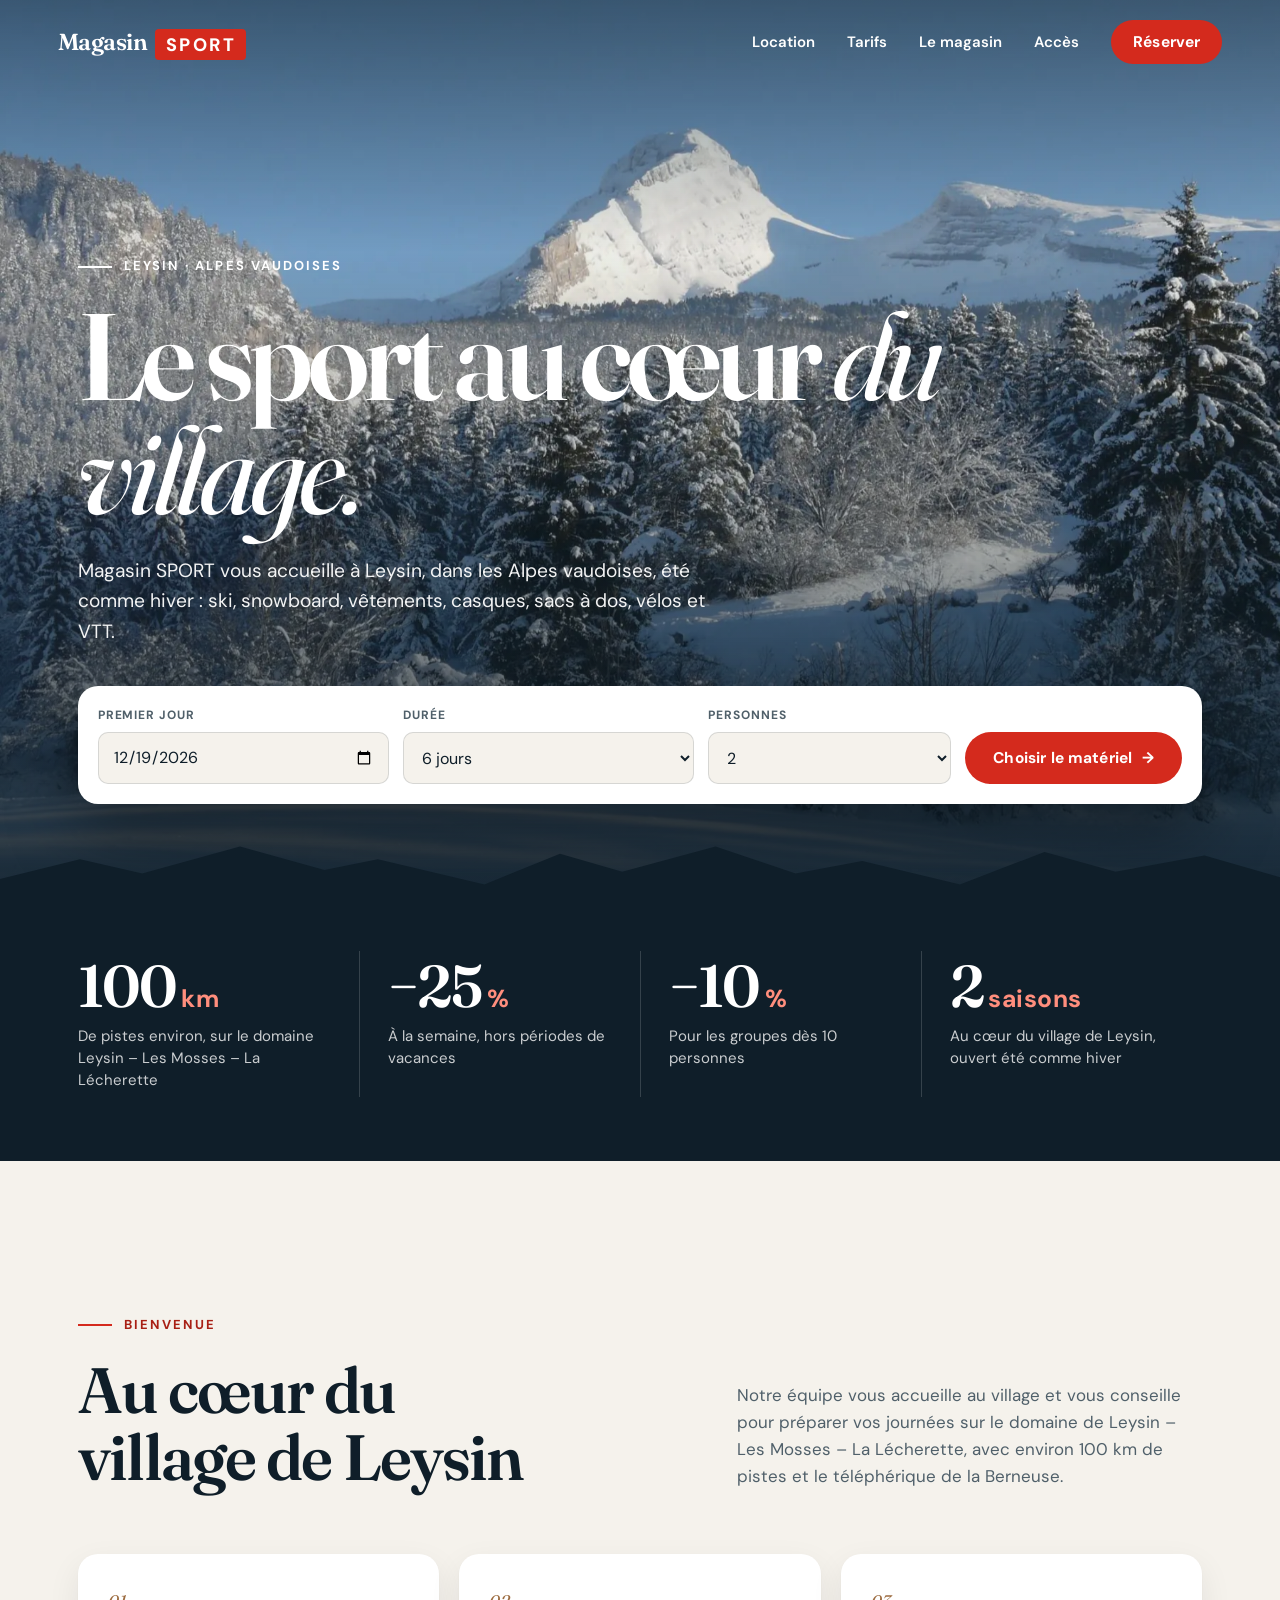
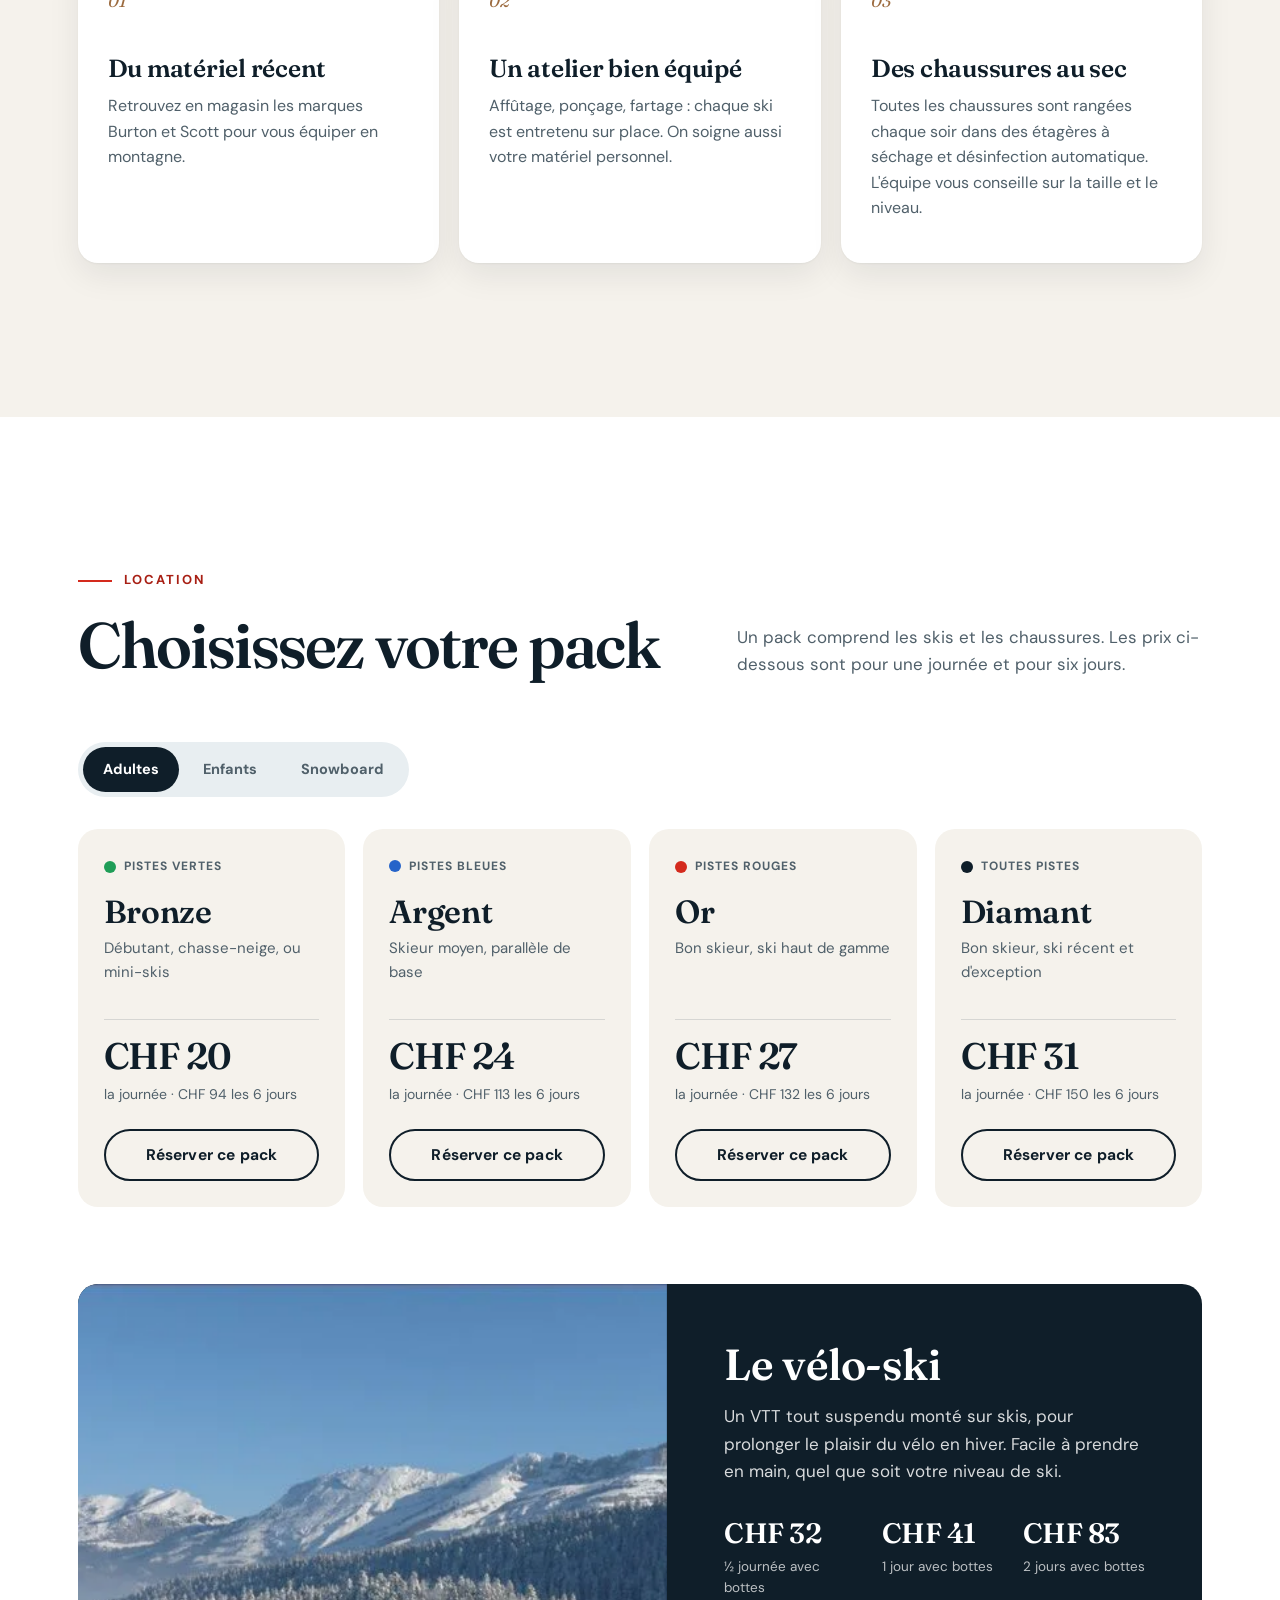
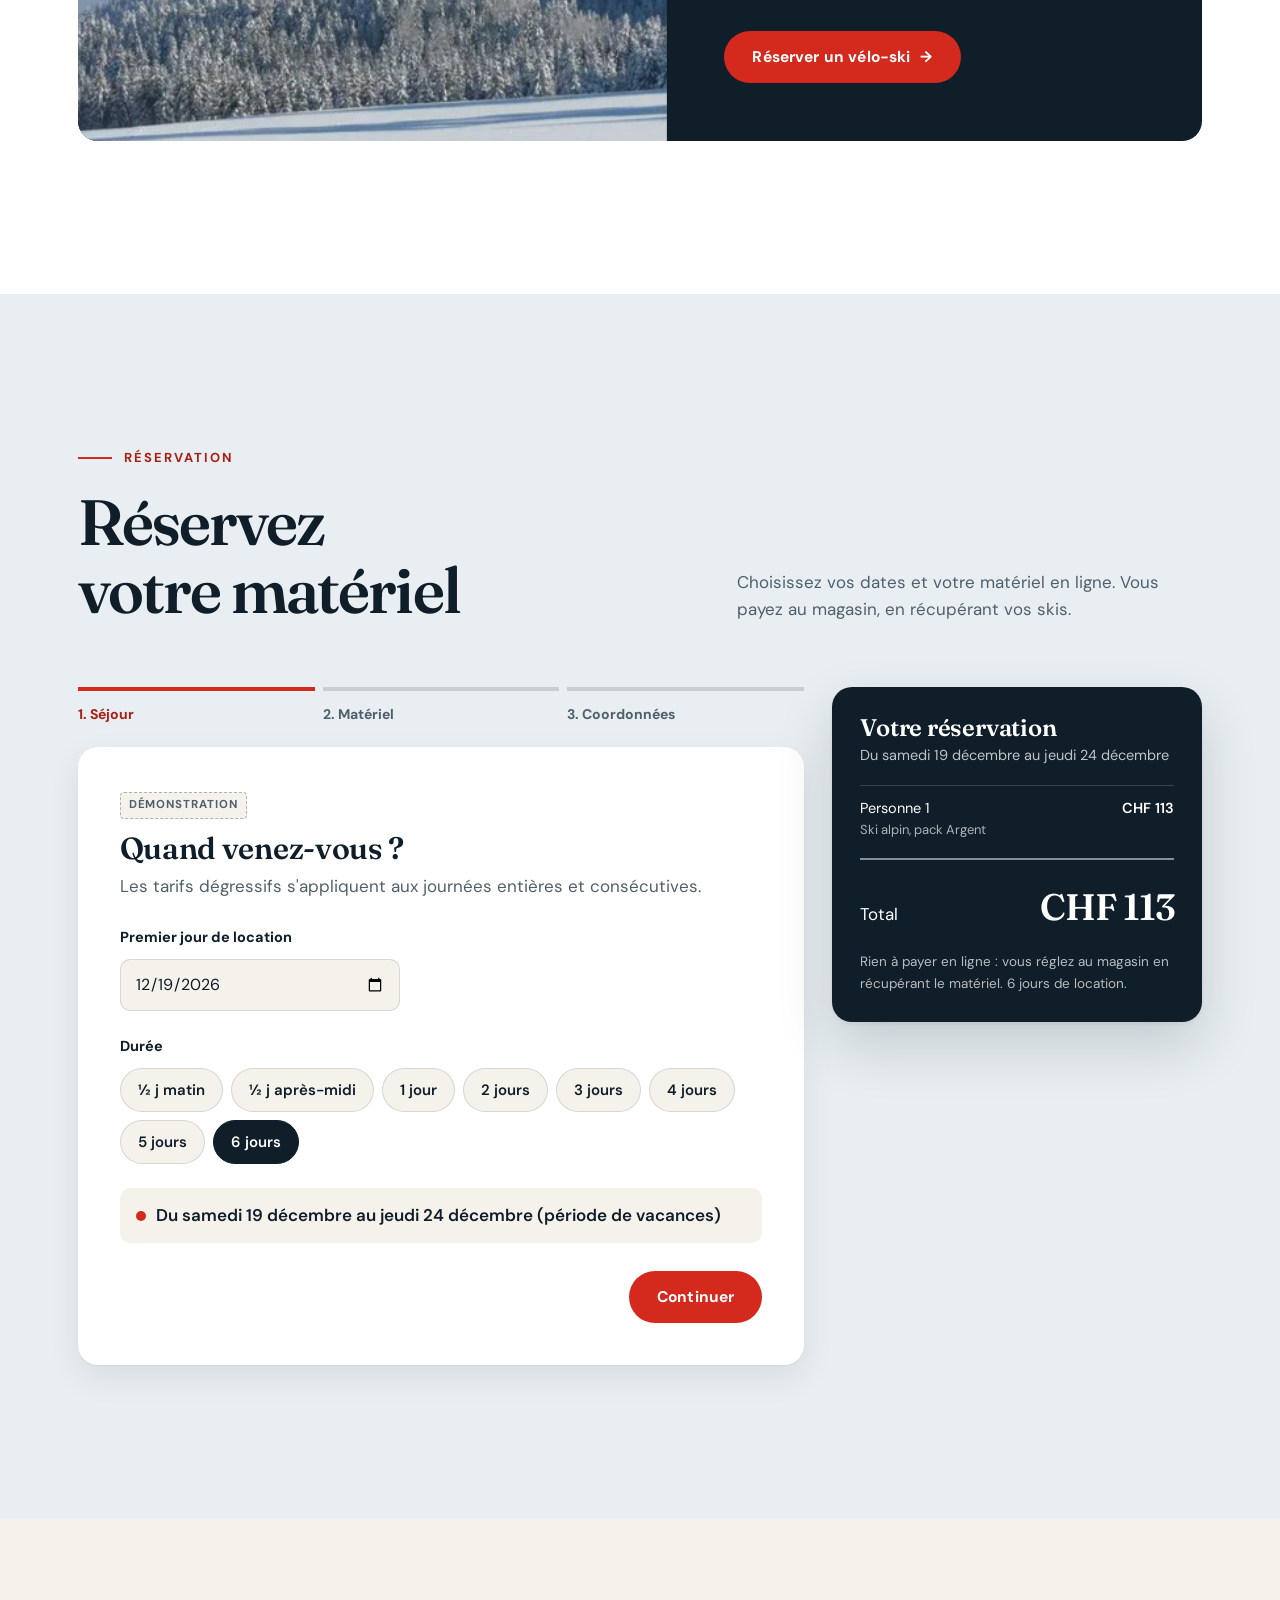
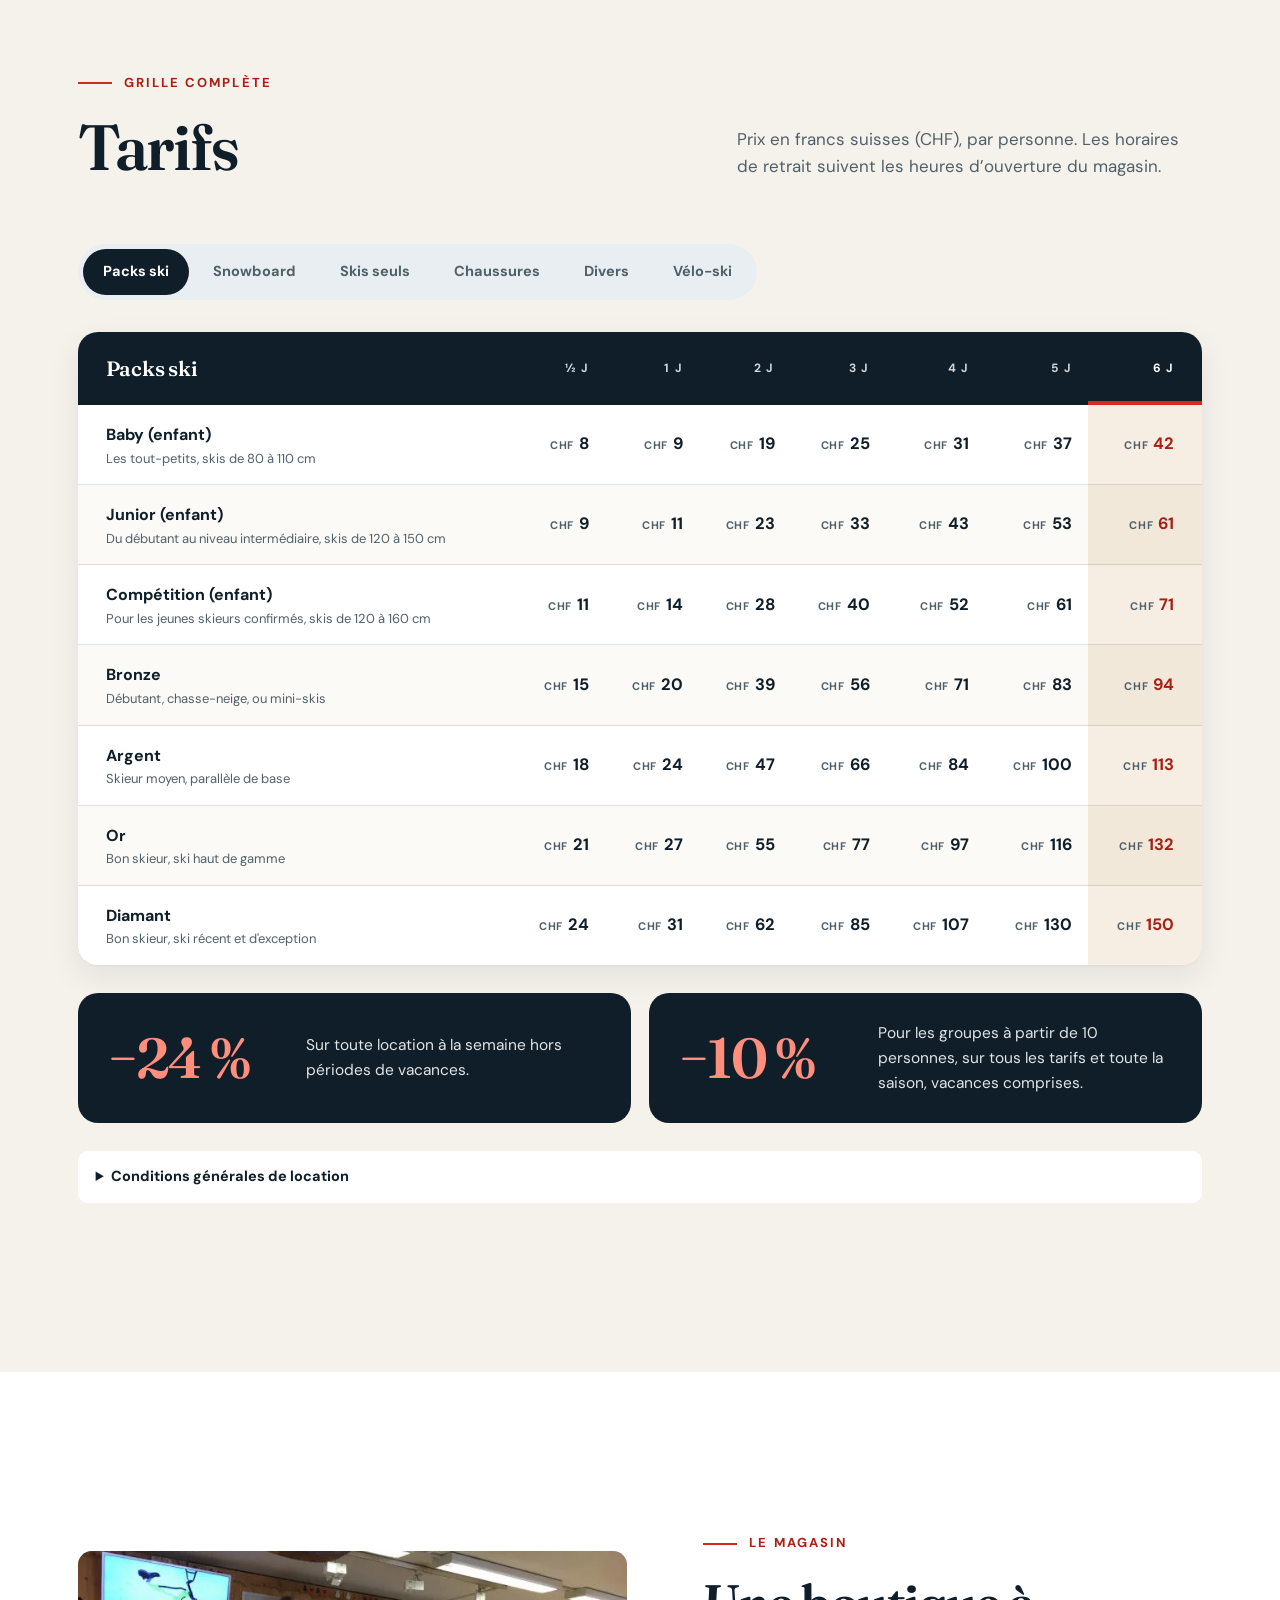
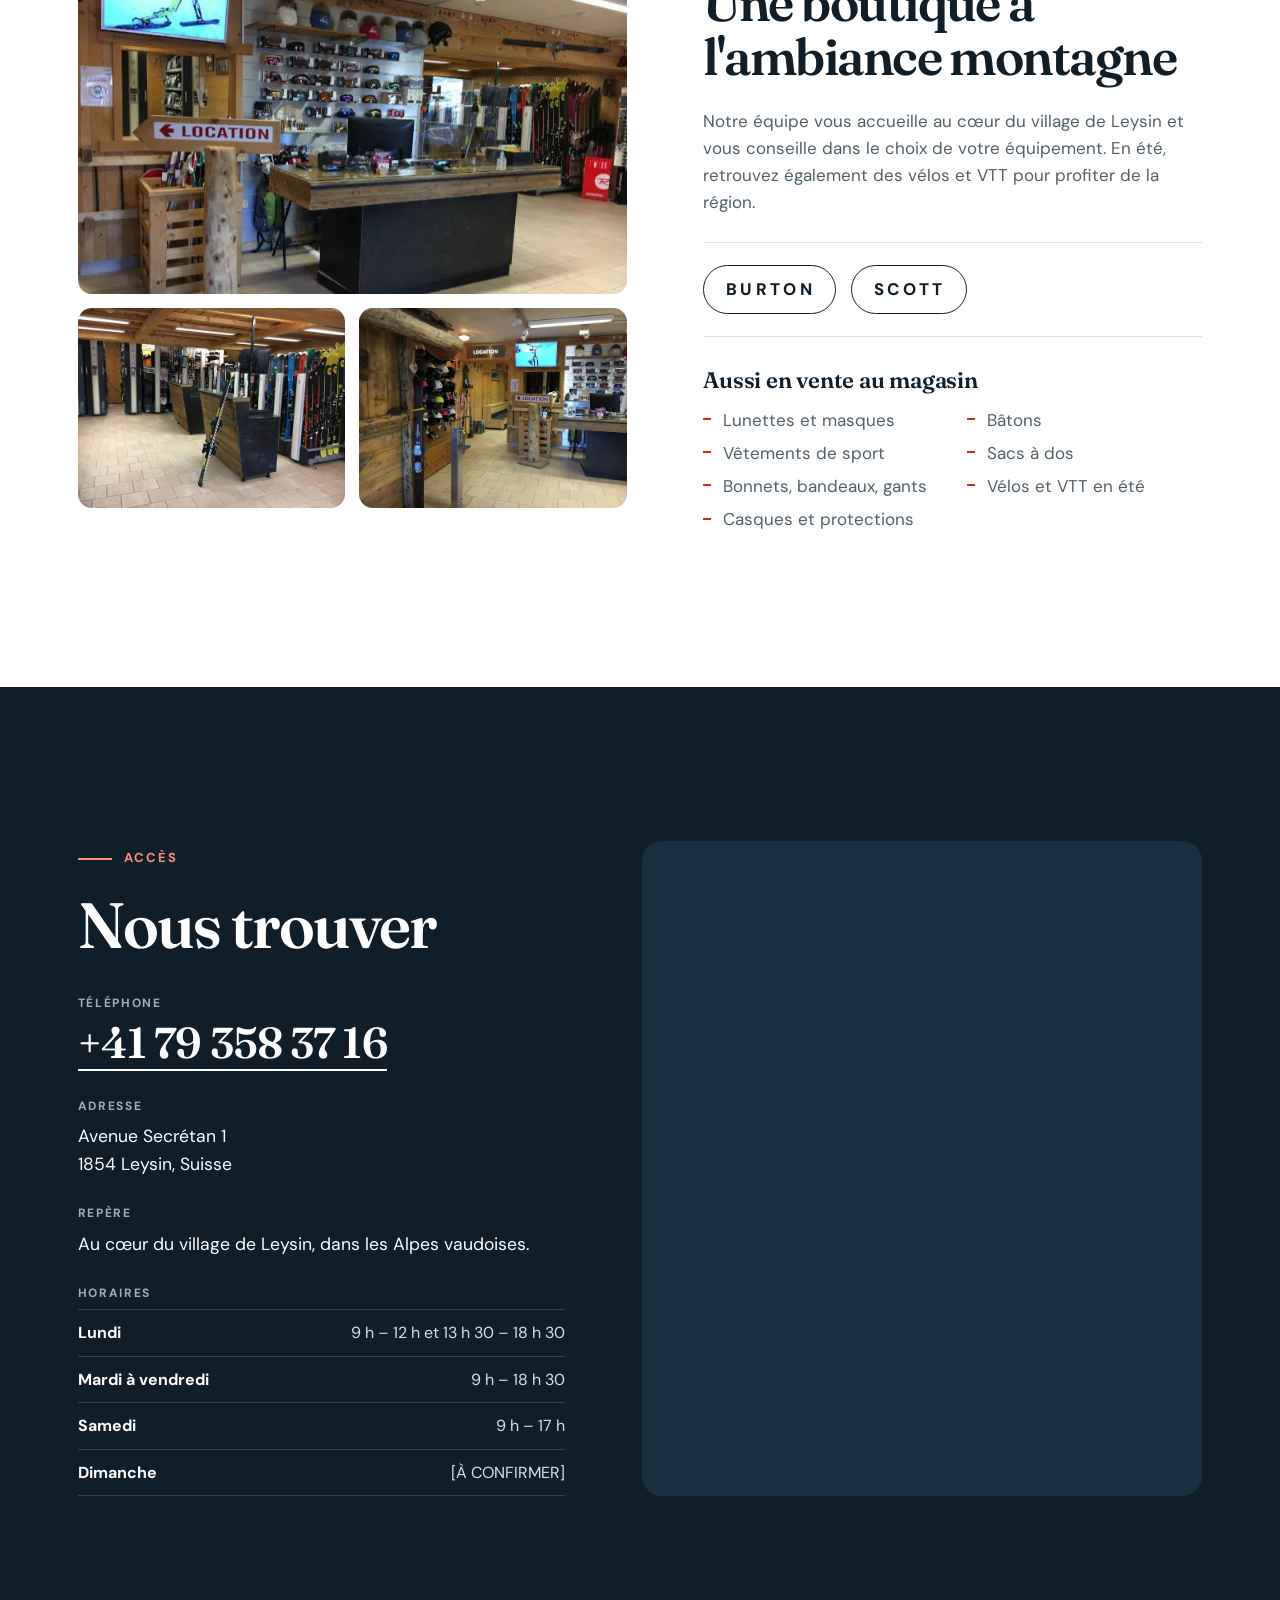
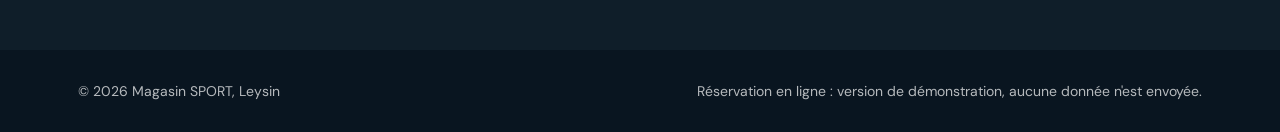
==== commit 26cf8596: "Prix affichés sans « .– » (CHF 45 au lieu de CHF 45.–) Co-Authored-By: Claude Opus 5.5 <noreply@anth" ====
--- a/site/magasin-sport-leysin/index.html
+++ b/site/magasin-sport-leysin/index.html
@@ -144,9 +144,9 @@
           <h3>Le vélo-ski</h3>
           <p>Un VTT tout suspendu monté sur skis, pour prolonger le plaisir du vélo en hiver. Facile à prendre en main, quel que soit votre niveau de ski.</p>
           <div class="tarif-veloski">
-            <div><strong>CHF 32.–</strong>½ journée avec bottes</div>
-            <div><strong>CHF 41.–</strong>1 jour avec bottes</div>
-            <div><strong>CHF 83.–</strong>2 jours avec bottes</div>
+            <div><strong>CHF 32</strong>½ journée avec bottes</div>
+            <div><strong>CHF 41</strong>1 jour avec bottes</div>
+            <div><strong>CHF 83</strong>2 jours avec bottes</div>
           </div>
           <a href="#reserver" class="btn btn-rouge" data-ajout="veloski">Réserver un vélo-ski <span class="fl" aria-hidden="true">→</span></a>
         </div>
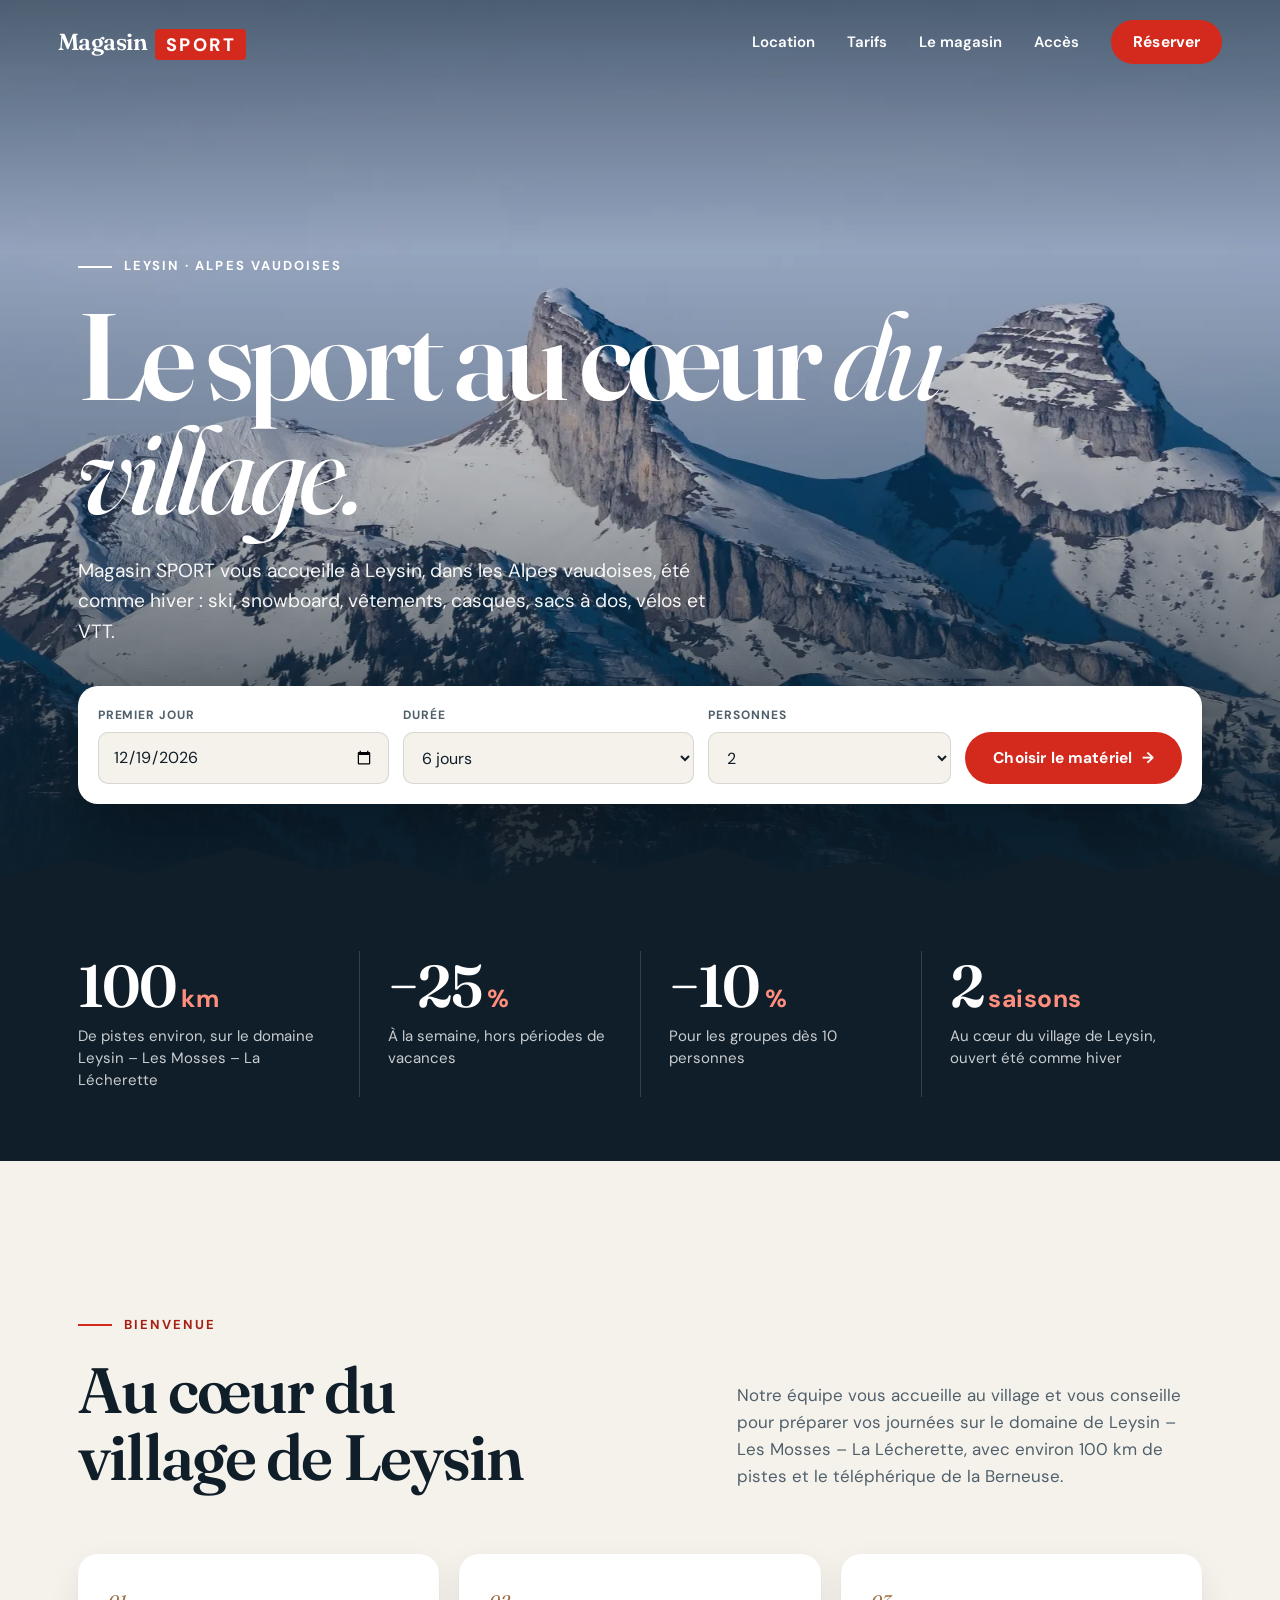
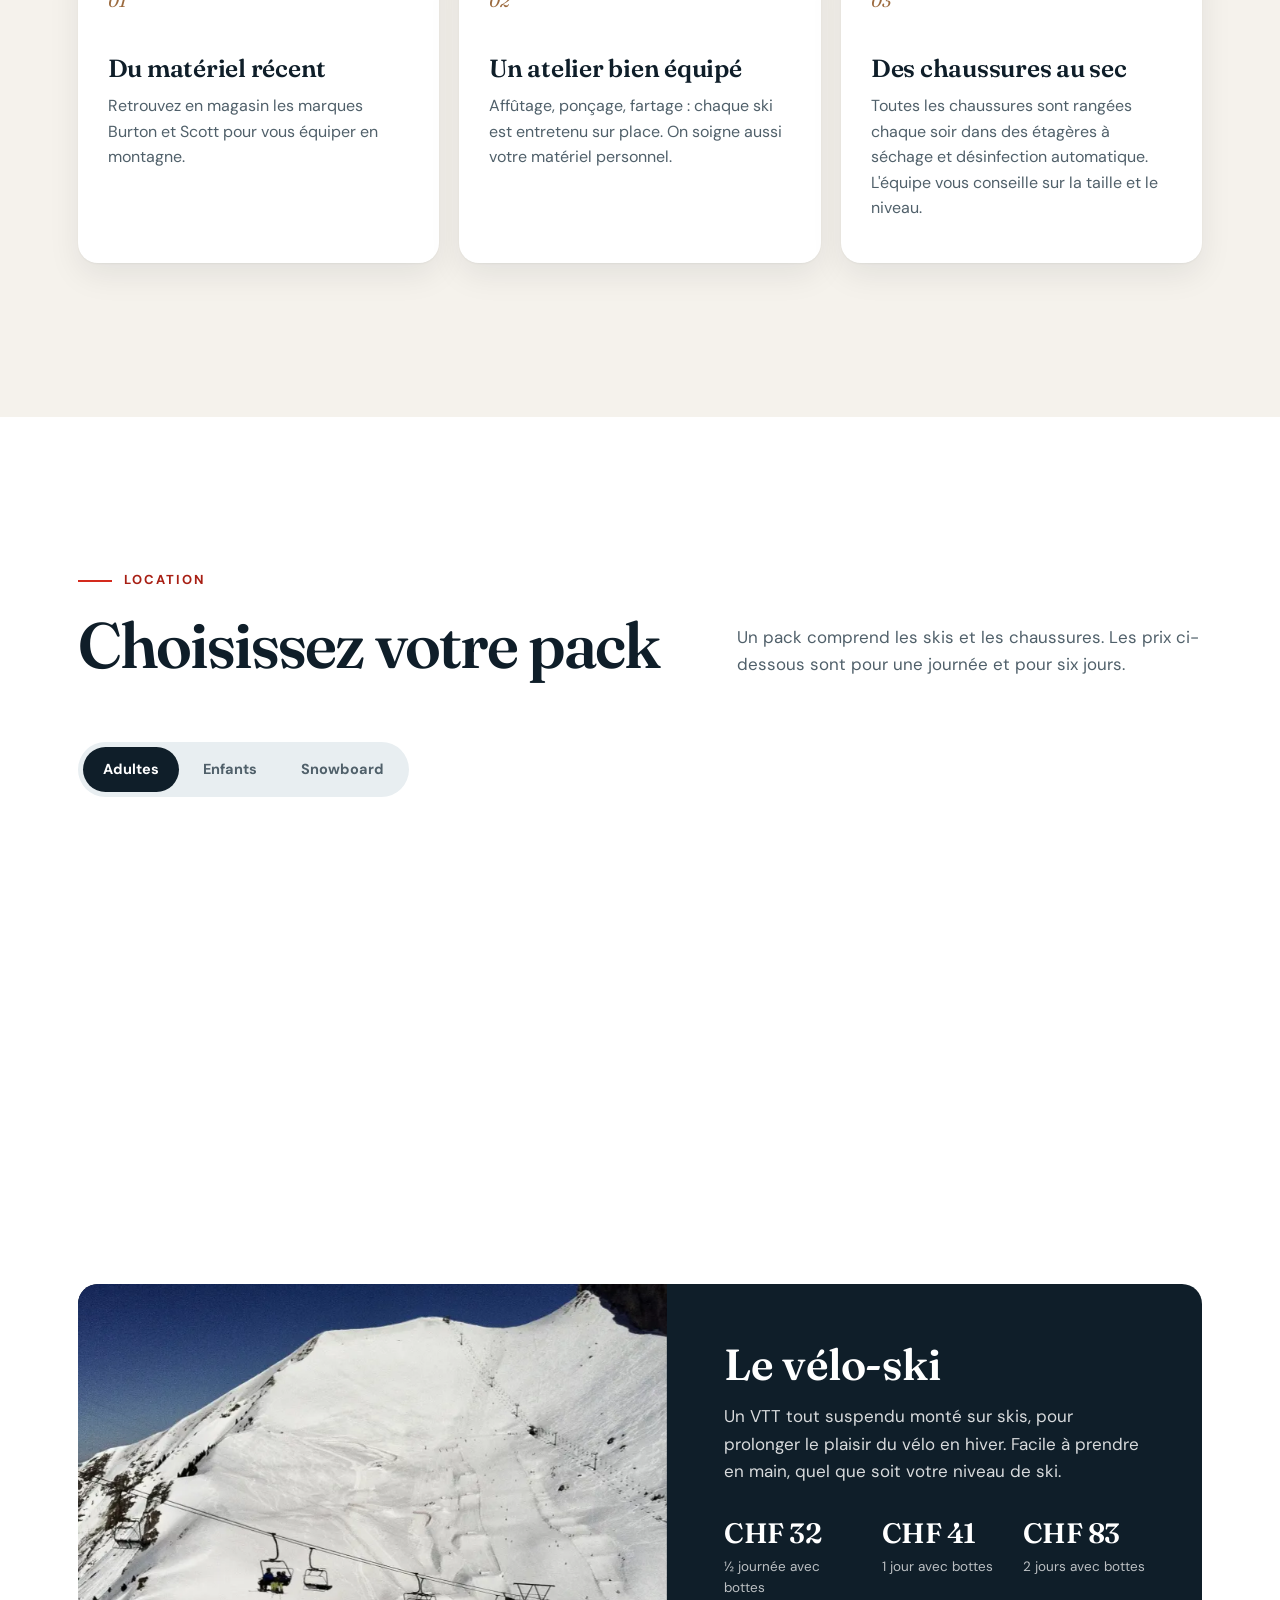
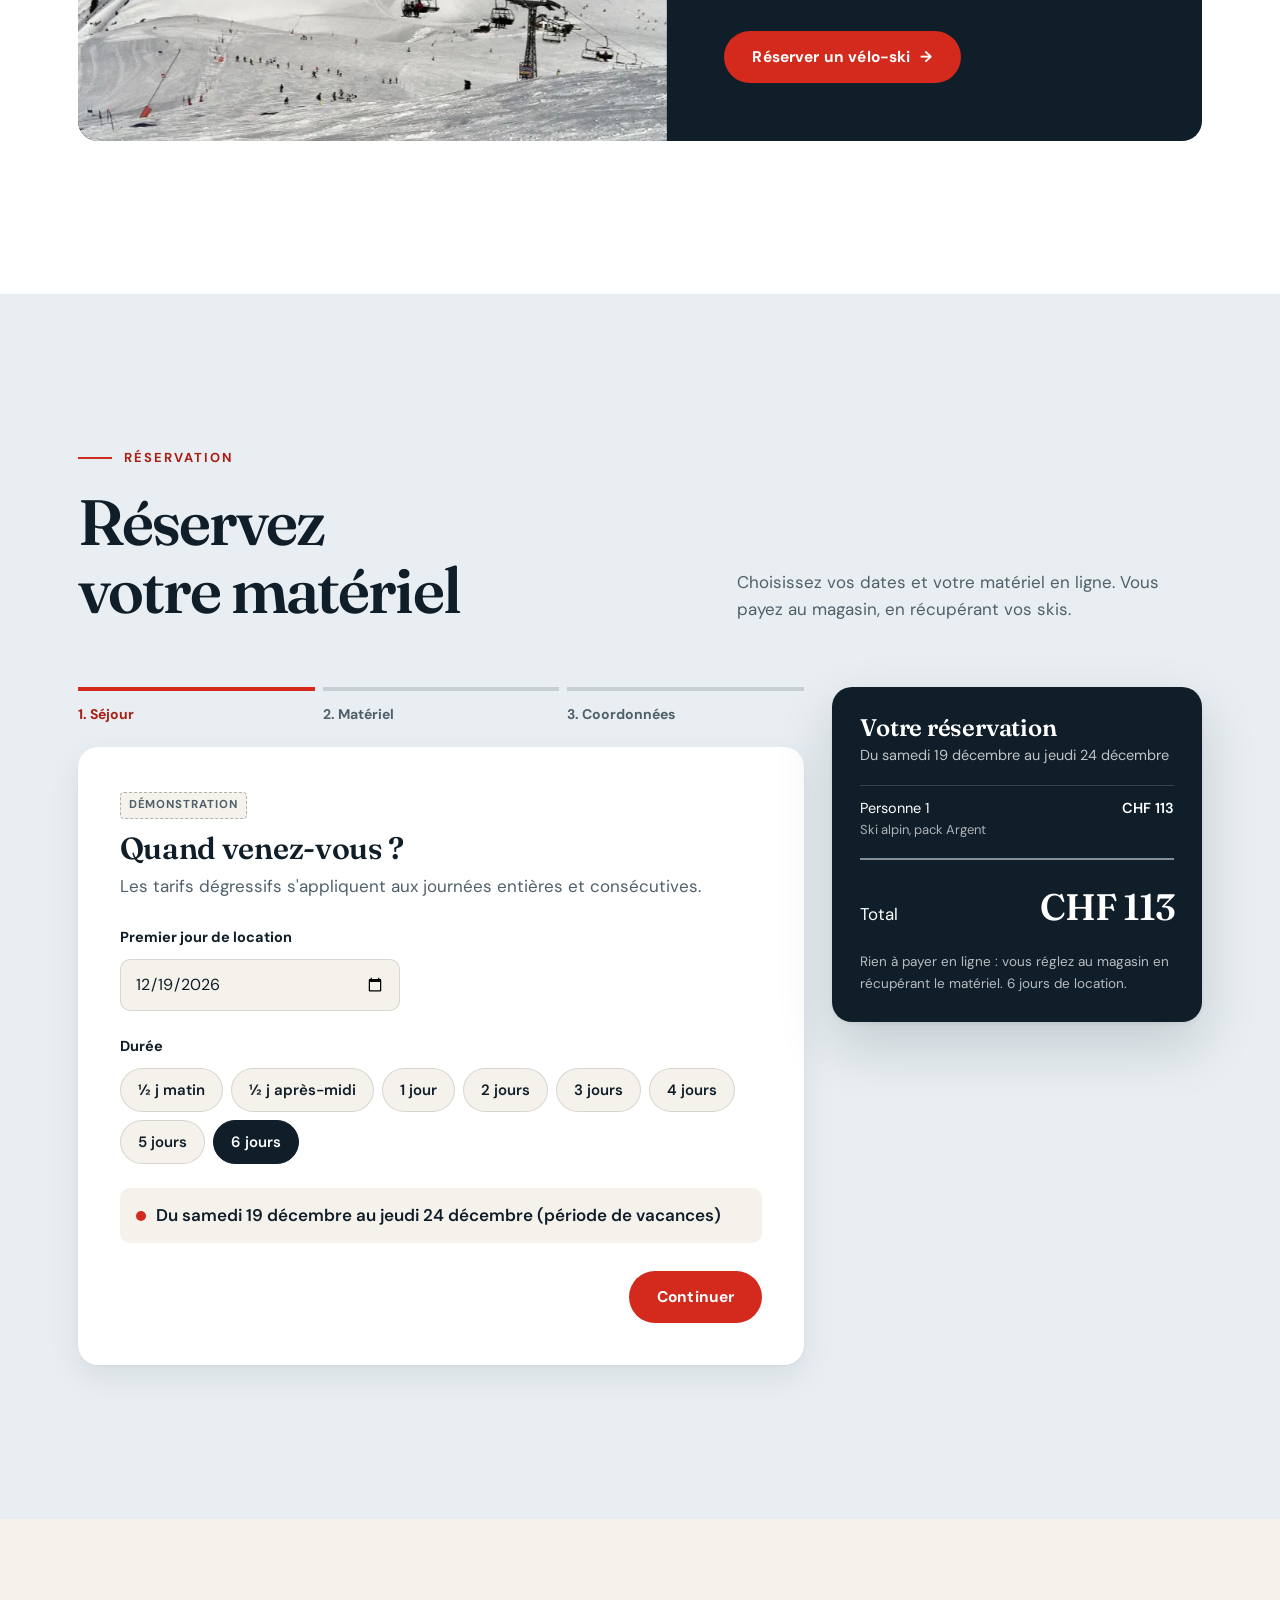
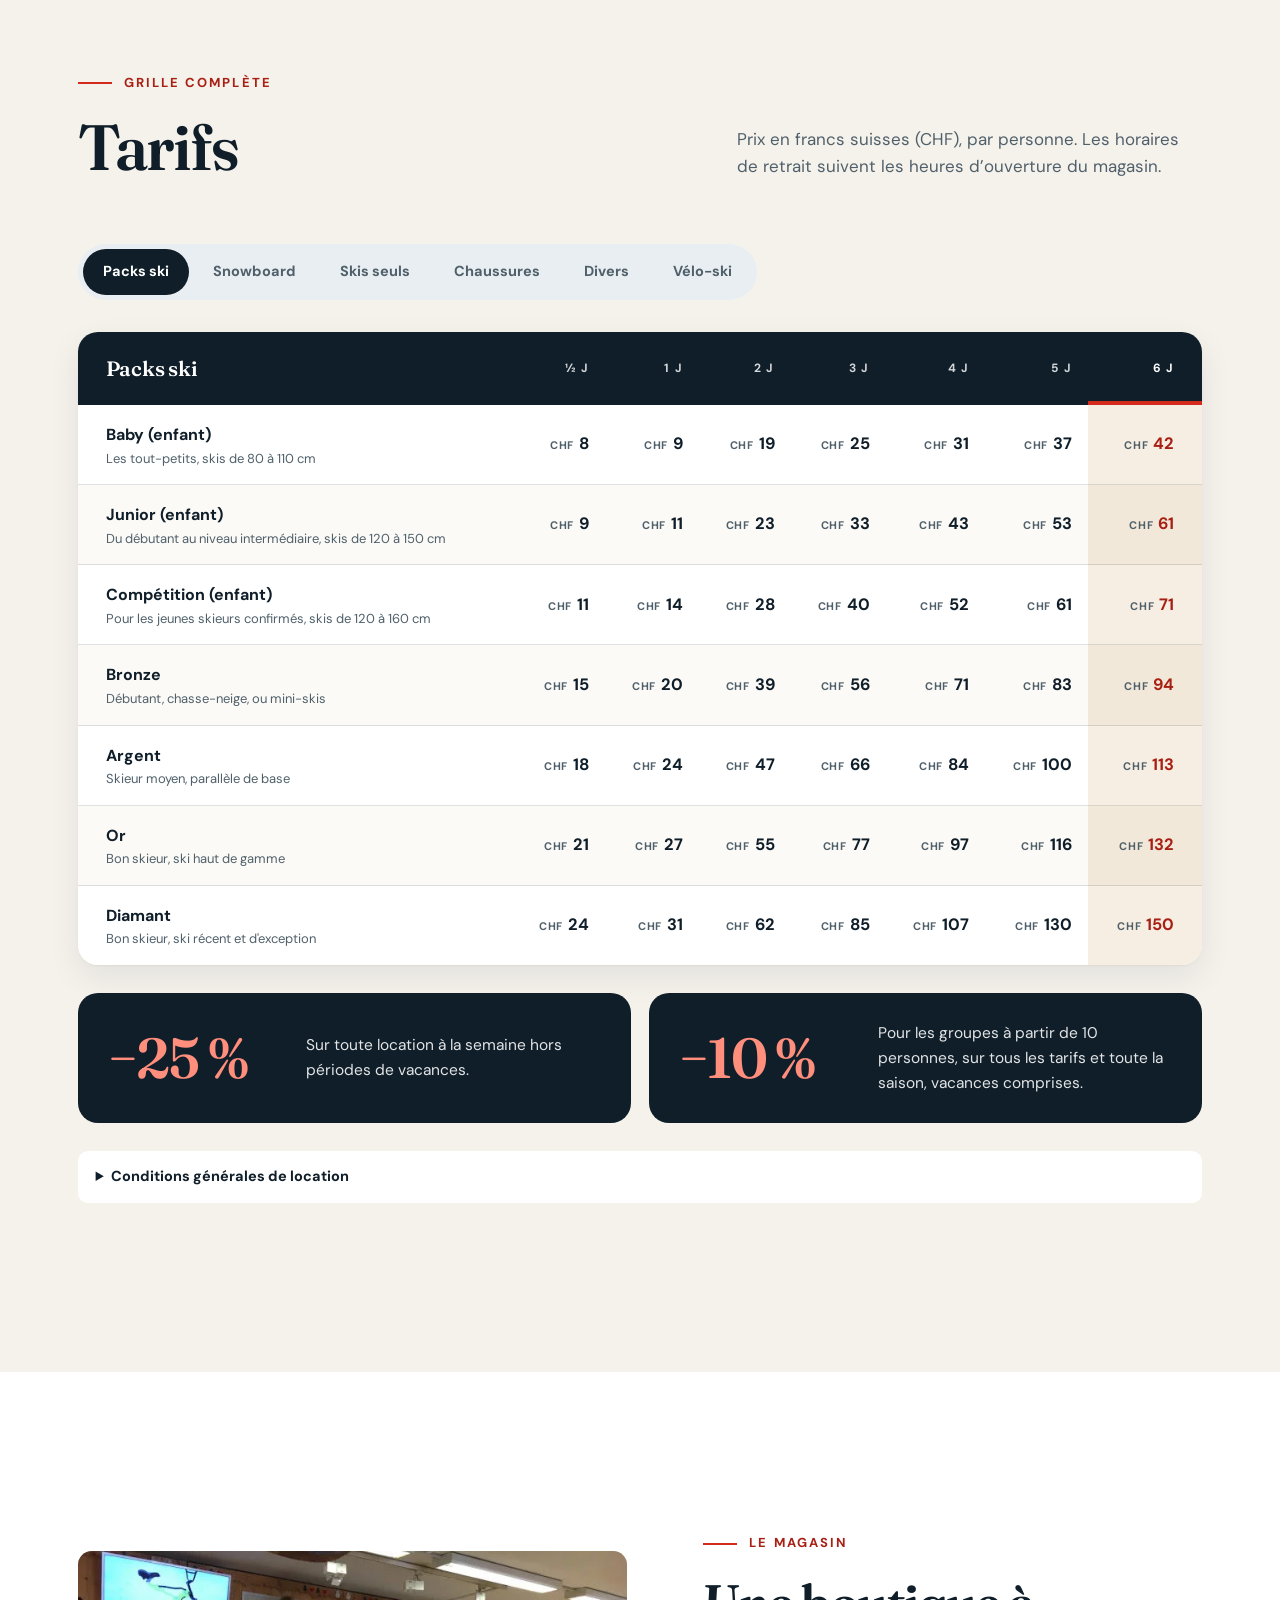
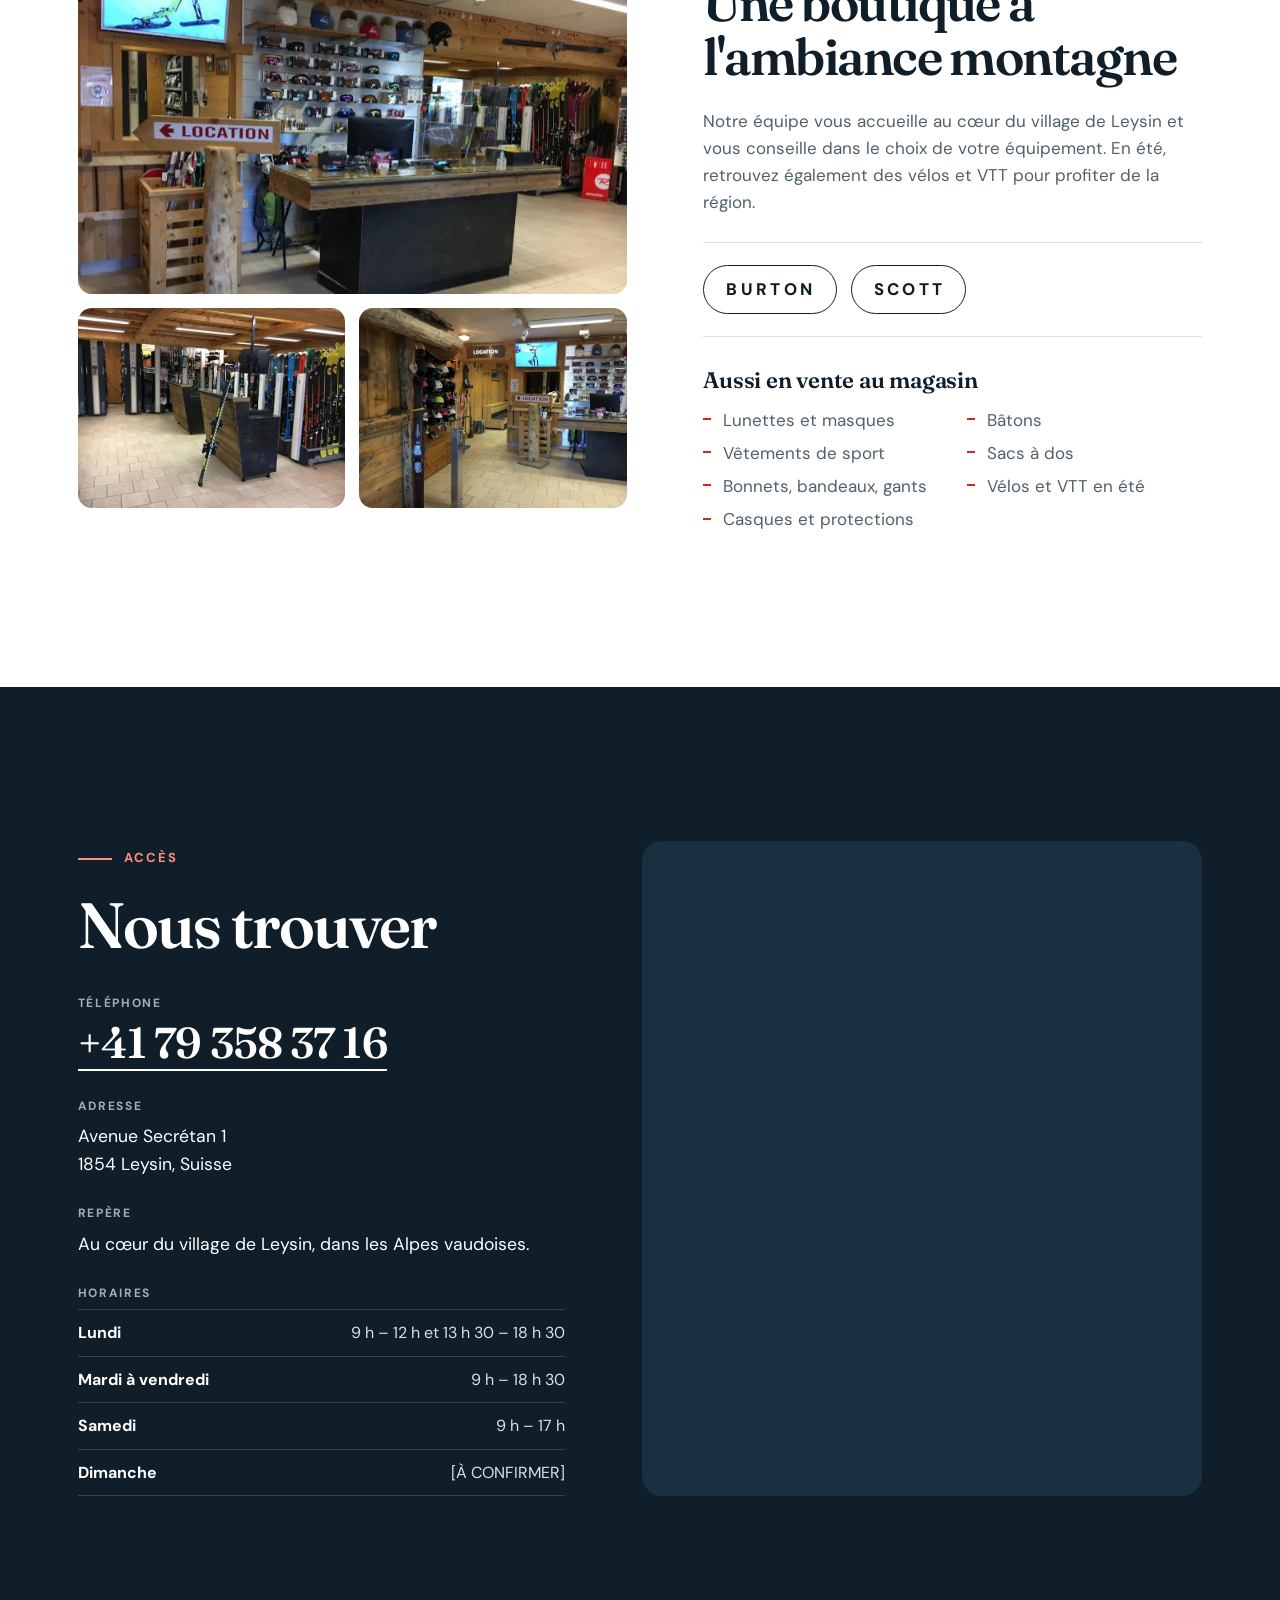
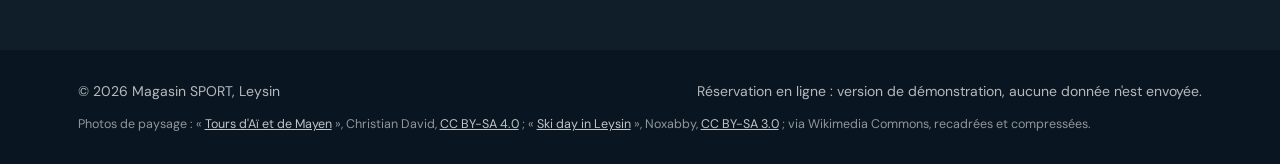
==== commit 72c7ed95: "Photos de Leysin à la place du Vercors, plus de défilement horizontal sur iPhone - Bannière : Tours " ====
--- a/site/magasin-sport-leysin/index.html
+++ b/site/magasin-sport-leysin/index.html
@@ -51,7 +51,7 @@
   <section class="accueil" id="accueil">
     <div class="fond">
       <div class="parallaxe" data-parallaxe="0.28" data-accueil>
-        <img src="images/banniere-montagne.webp" srcset="images/banniere-montagne-1100.webp 1100w, images/banniere-montagne.webp 1800w" sizes="100vw" width="1800" height="1350" alt="Sommet enneigé au-dessus d'une forêt de sapins sous un ciel bleu" fetchpriority="high" decoding="async">
+        <img src="images/banniere-leysin.webp" srcset="images/banniere-leysin-1100.webp 1100w, images/banniere-leysin.webp 2000w" sizes="100vw" width="2000" height="1125" alt="Les Tours d'Aï et de Mayen enneigées, sommets emblématiques au-dessus de Leysin" fetchpriority="high" decoding="async">
       </div>
     </div>
     <div class="wrap contenu">
@@ -139,7 +139,7 @@
       <noscript><p class="sans-js">Les packs et les tarifs s'affichent avec JavaScript. Vous pouvez aussi nous appeler au <a href="tel:+41793583716">+41 79 358 37 16</a>.</p></noscript>
 
       <div class="veloski" data-vu>
-        <div class="photo"><div class="parallaxe" data-parallaxe="0.1"><img src="images/paysage-hiver.webp" width="588" height="444" alt="Champ de neige, forêt de sapins et crêtes enneigées sous un ciel bleu" loading="lazy" decoding="async"></div></div>
+        <div class="photo"><div class="parallaxe" data-parallaxe="0.1"><img src="images/piste-leysin.webp" width="1000" height="747" alt="Piste de ski damée et télésiège sur le domaine de Leysin, sous un ciel bleu" loading="lazy" decoding="async"></div></div>
         <div class="texte" data-reveal="droite" style="--d:.2s">
           <h3>Le vélo-ski</h3>
           <p>Un VTT tout suspendu monté sur skis, pour prolonger le plaisir du vélo en hiver. Facile à prendre en main, quel que soit votre niveau de ski.</p>
@@ -329,6 +329,7 @@
   <div class="wrap">
     <p>© 2026 Magasin SPORT, Leysin</p>
     <p>Réservation en ligne : version de démonstration, aucune donnée n'est envoyée.</p>
+    <p class="credits">Photos de paysage : « <a href="https://commons.wikimedia.org/wiki/File:Tours_d%27A%C3%AF_et_de_Mayen.jpg">Tours d'Aï et de Mayen</a> », Christian David, <a href="https://creativecommons.org/licenses/by-sa/4.0/deed.fr">CC BY-SA 4.0</a> ; « <a href="https://commons.wikimedia.org/wiki/File:Ski_day_in_Leysin.JPG">Ski day in Leysin</a> », Noxabby, <a href="https://creativecommons.org/licenses/by-sa/3.0/deed.fr">CC BY-SA 3.0</a> ; via Wikimedia Commons, recadrées et compressées.</p>
   </div>
 </footer>
 
--- a/site/magasin-sport-leysin/css/style.css
+++ b/site/magasin-sport-leysin/css/style.css
@@ -46,6 +46,9 @@
 
 *, *::before, *::after { box-sizing: border-box; }
 html { scroll-behavior: smooth; -webkit-text-size-adjust: 100%; scroll-padding-top: 72px; }
+/* Rien ne doit dépasser en largeur : sinon l'iPhone laisse glisser la page de gauche à droite */
+html, body { overflow-x: hidden; }
+@supports (overflow: clip) { html, body { overflow-x: clip; } }
 body { margin: 0; background: var(--neige); color: var(--texte); font-family: var(--police); font-size: 17px; line-height: 1.6; -webkit-font-smoothing: antialiased; text-rendering: optimizeLegibility; }
 img { display: block; max-width: 100%; }
 a { color: inherit; }
@@ -128,7 +131,7 @@
 .accueil { position: relative; min-height: 100vh; min-height: 100svh; display: flex; flex-direction: column; justify-content: flex-end; color: #fff; overflow: hidden; background: var(--nuit); padding: 0; }
 .accueil .fond { position: absolute; inset: 0; }
 .accueil .fond .parallaxe { position: absolute; inset: 0; }
-.accueil .fond img { width: 100%; height: 100%; object-fit: cover; object-position: 50% 38%; }
+.accueil .fond img { width: 100%; height: 100%; object-fit: cover; object-position: 72% 42%; }
 .accueil .fond::after { content: ""; position: absolute; inset: 0; background: linear-gradient(180deg, rgba(15, 30, 41, .55) 0%, rgba(15, 30, 41, .08) 28%, rgba(15, 30, 41, .3) 55%, rgba(15, 30, 41, .92) 100%); }
 .accueil .contenu { position: relative; padding-top: 150px; padding-bottom: clamp(56px, 8vw, 96px); }
 .surtitre { display: inline-flex; align-items: center; gap: 12px; font-size: 13px; font-weight: 700; letter-spacing: .16em; text-transform: uppercase; margin: 0 0 22px; }
@@ -311,7 +314,7 @@
 
 /* ——— Tarifs ——— */
 .tarifs { background: var(--neige); }
-.table-tarifs-wrap { position: relative; overflow-x: auto; background: var(--blanc); border-radius: var(--rayon-grand); box-shadow: var(--ombre); -webkit-overflow-scrolling: touch; }
+.table-tarifs-wrap { position: relative; overflow-x: auto; overscroll-behavior-x: contain; background: var(--blanc); border-radius: var(--rayon-grand); box-shadow: var(--ombre); -webkit-overflow-scrolling: touch; }
 table.tarifs-table { width: 100%; border-collapse: separate; border-spacing: 0; min-width: 760px; font-size: 15px; }
 .tarifs-table th, .tarifs-table td { padding: 17px 16px; text-align: right; border-bottom: 1px solid var(--trait); font-variant-numeric: tabular-nums lining-nums; white-space: nowrap; }
 .tarifs-table th:first-child, .tarifs-table td:first-child { text-align: left; padding-left: 28px; white-space: normal; min-width: 210px; position: sticky; left: 0; z-index: 1; background: var(--blanc); }
@@ -391,6 +394,8 @@
 .pied { background: #091520; color: rgba(255, 255, 255, .7); font-size: 14px; padding: 30px 0; }
 .pied .wrap { display: flex; justify-content: space-between; gap: 12px 24px; flex-wrap: wrap; }
 .pied p { margin: 0; }
+.pied .credits { flex-basis: 100%; font-size: 12.5px; color: rgba(255, 255, 255, .55); }
+.pied .credits a { color: rgba(255, 255, 255, .75); }
 
 /* ==========================================================
    Animations (uniquement transform et opacity)
@@ -406,6 +411,8 @@
 .anim [data-reveal] { opacity: 0; transform: translate3d(0, 30px, 0); transition: opacity .9s var(--courbe), transform .9s var(--courbe); transition-delay: var(--d, 0s); }
 .anim [data-reveal="gauche"] { transform: translate3d(-36px, 0, 0); }
 .anim [data-reveal="droite"] { transform: translate3d(36px, 0, 0); }
+/* Sur mobile, apparitions verticales uniquement */
+@media (max-width: 900px) { .anim [data-reveal="gauche"], .anim [data-reveal="droite"] { transform: translate3d(0, 30px, 0); } }
 .anim [data-reveal].vu { opacity: 1; transform: none; }
 
 /* Apparition en cascade des enfants (cartes, grilles) */
